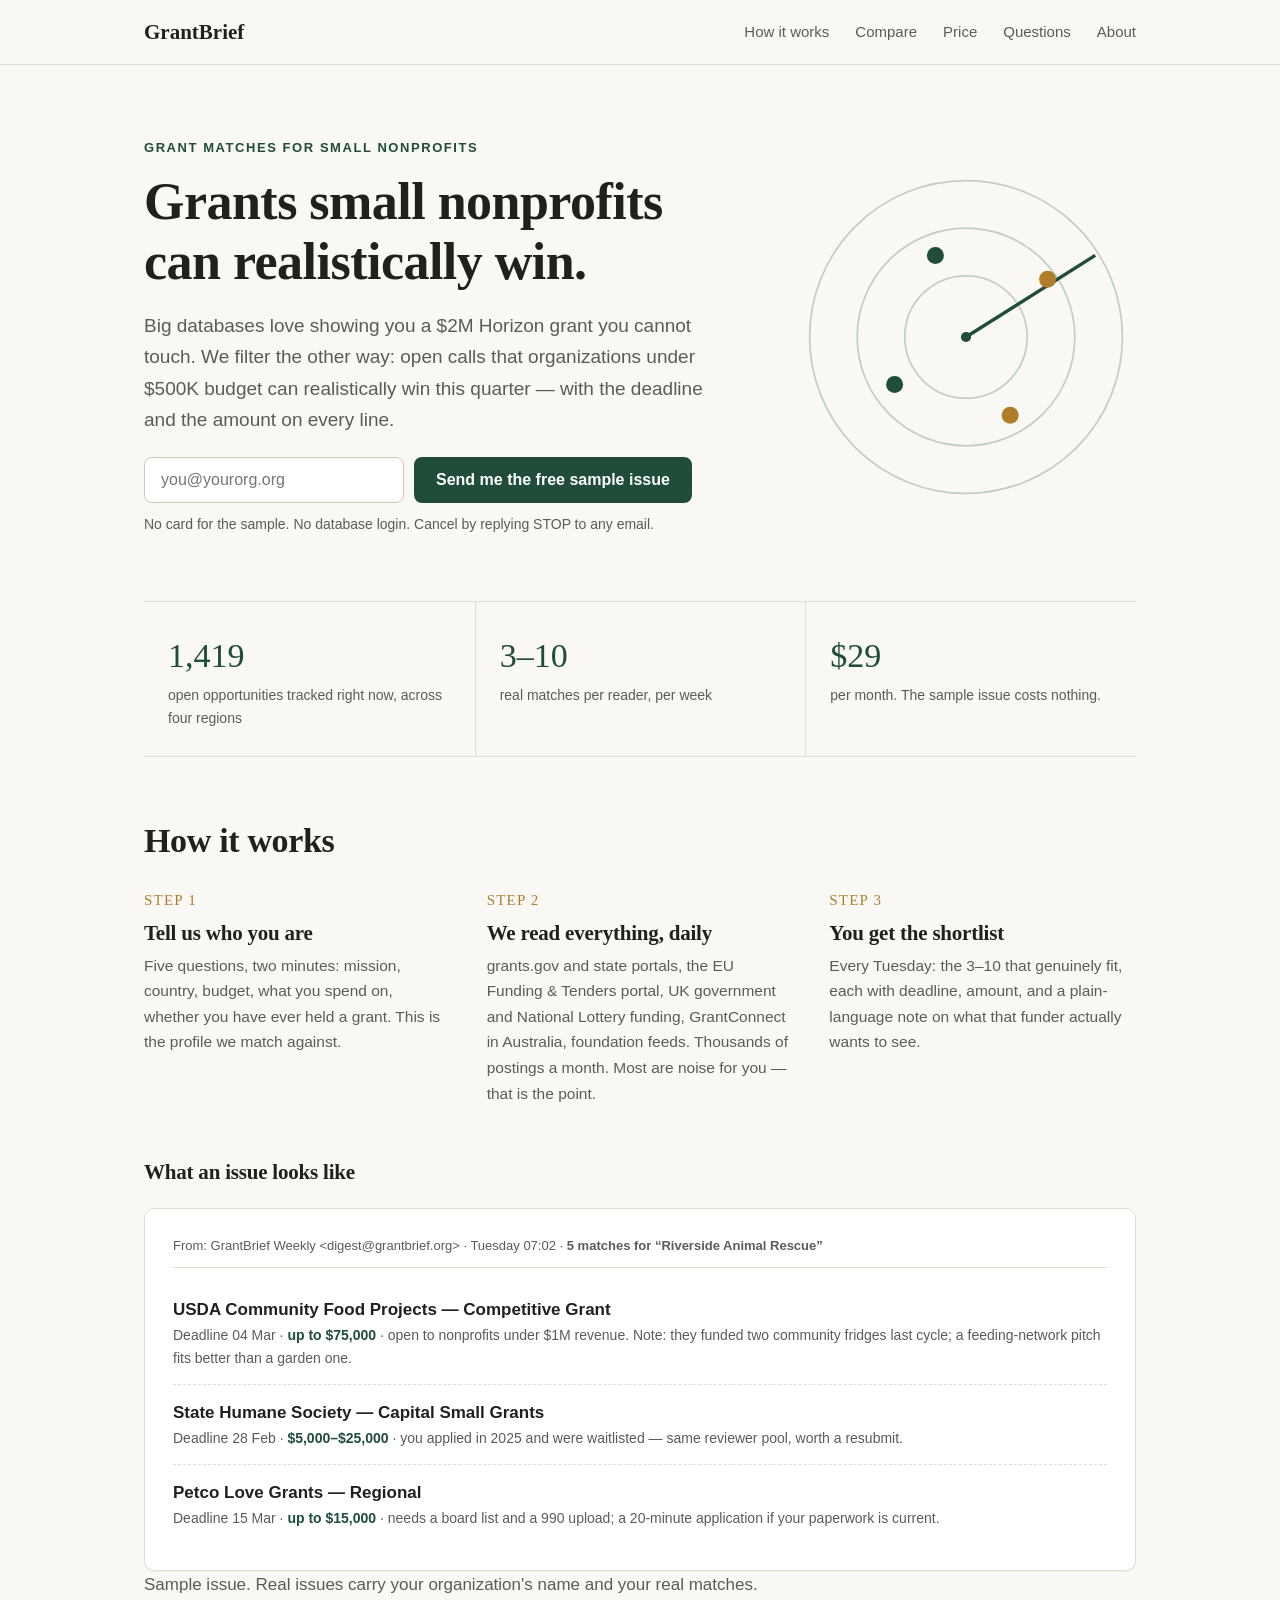
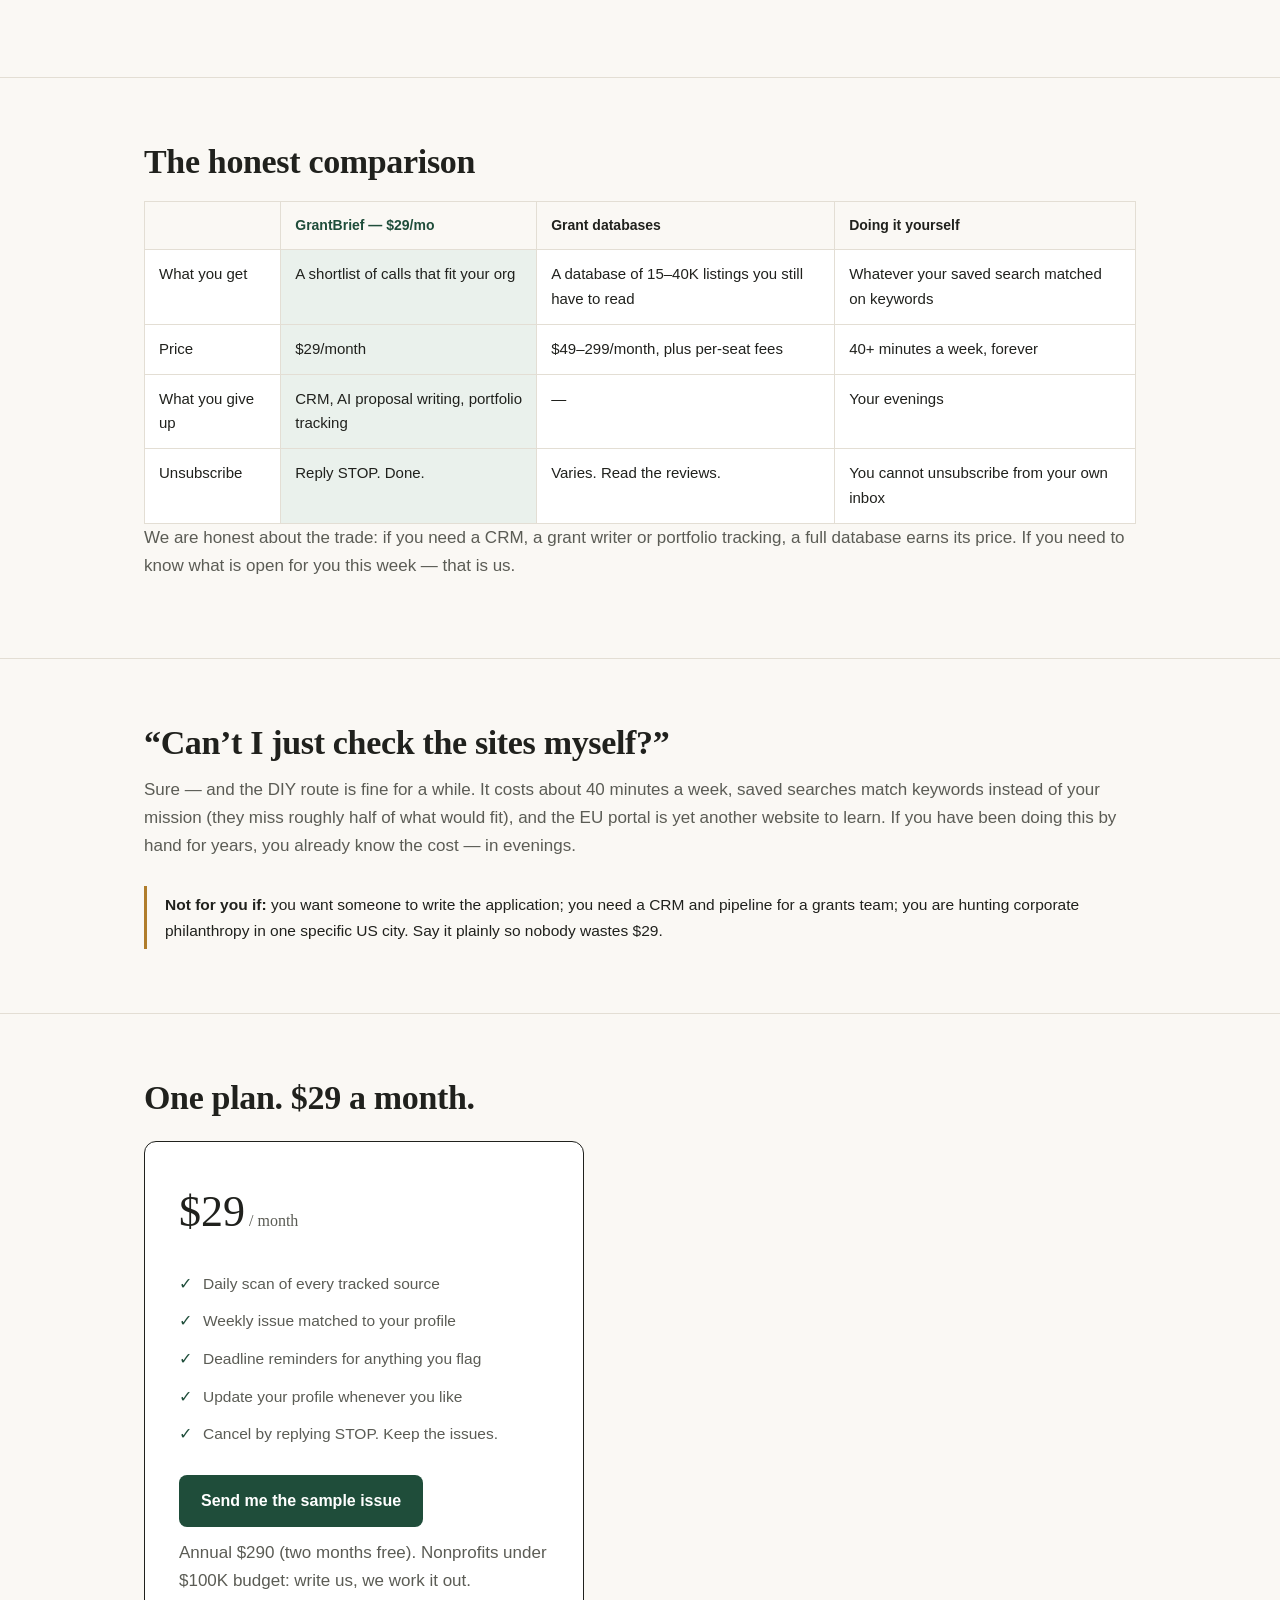
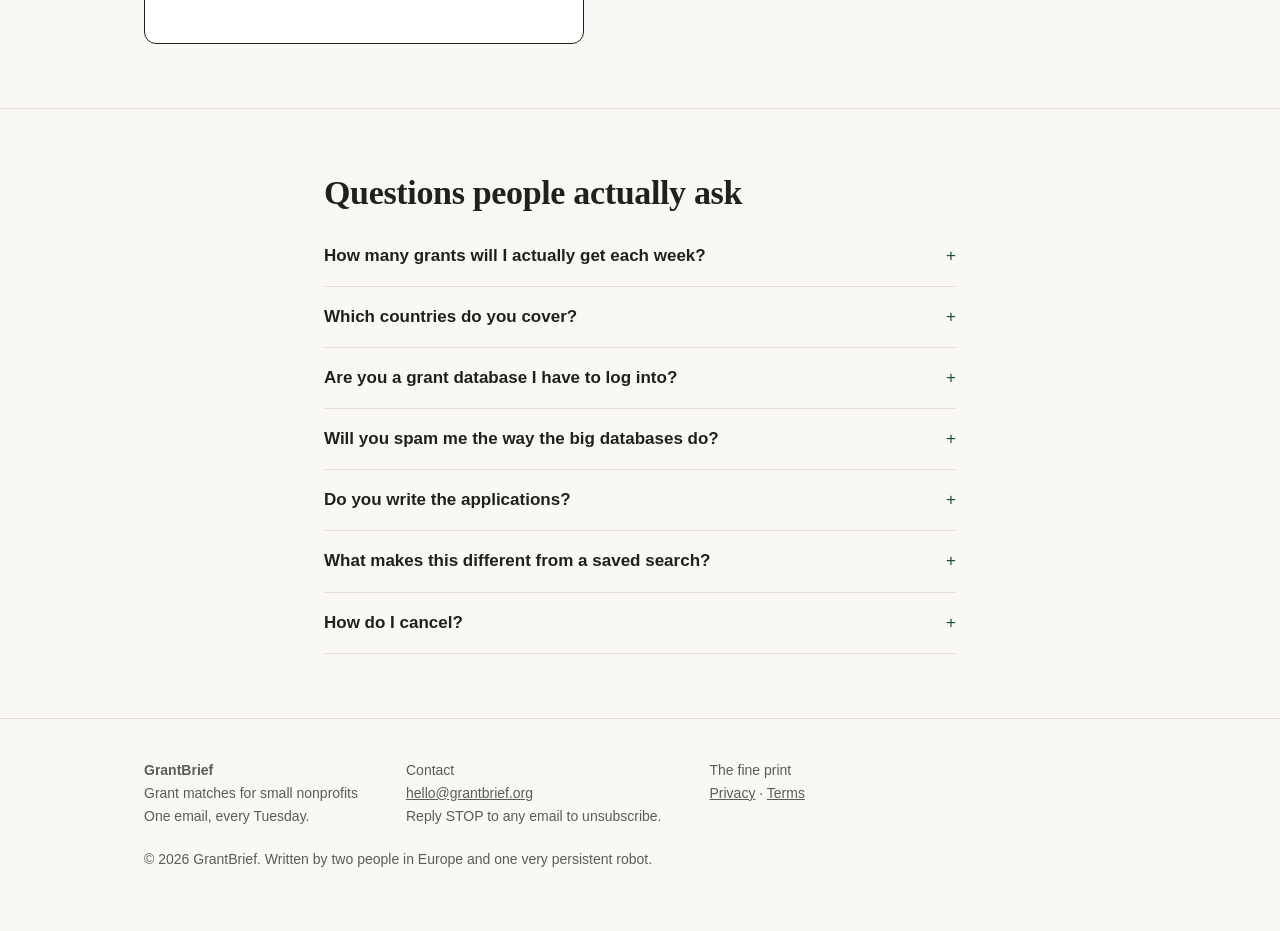
==== index.html @ 3bbed874 "update site [skip ci]" ====
<!DOCTYPE html>
<html lang="en">
<head>
<meta charset="utf-8">
<meta name="viewport" content="width=device-width, initial-scale=1">
<title>Grants for Small Nonprofits - A Weekly List You Can Actually Win</title>
<meta name="description" content="Every week we send open grants that small nonprofits realistically win, filtered for budgets under $500K. $29/month. Not a $3,000-a-year database.">
<meta property="og:title" content="Grants for Small Nonprofits - A Weekly List You Can Actually Win">
<meta property="og:description" content="Every week we send open grants that small nonprofits realistically win, filtered for budgets under $500K. $29/month. Not a $3,000-a-year database.">
<meta property="og:type" content="website">
<meta property="og:url" content="https://smallnonprofitgrants.org/">
<meta property="og:image" content="https://smallnonprofitgrants.org/og.png">
<link rel="icon" href="/favicon.svg" type="image/svg+xml">
<link rel="stylesheet" href="/style.css">

<link rel="canonical" href="https://grantbrief.org/">
<script type="application/ld+json">{"@context": "https://schema.org", "@type": "Organization", "name": "GrantBrief", "url": "https://smallnonprofitgrants.org/", "email": "hello@grantbrief.org", "description": "Weekly matched grant alerts for small nonprofits."}</script>
<script type="application/ld+json">{"@context": "https://schema.org", "@type": "Product", "name": "GrantBrief subscription", "offers": {"@type": "Offer", "price": 29, "priceCurrency": "USD", "url": "https://smallnonprofitgrants.org/#pricing"}}</script>
<script type="application/ld+json">{"@context": "https://schema.org", "@type": "FAQPage", "mainEntity": [{"@type": "Question", "name": "How many grants will I actually get each week?", "acceptedAnswer": {"@type": "Answer", "text": "Most readers get between 3 and 10. If your niche is narrow, you may get one — or zero some weeks. We would rather send you an empty email than pad it with things that do not fit."}}, {"@type": "Question", "name": "Which countries do you cover?", "acceptedAnswer": {"@type": "Answer", "text": "United States (grants.gov and state funders), the EU Funding &amp; Tenders portal (CERV, LIFE, Erasmus+, Horizon partnerships), UK government and National Lottery funding, Australia's GrantConnect, plus a growing list of private funders. Tell us your country and we filter accordingly."}}, {"@type": "Question", "name": "Are you a grant database I have to log into?", "acceptedAnswer": {"@type": "Answer", "text": "No. It is an email, every Tuesday. If you hate dashboards, you will be fine here."}}, {"@type": "Question", "name": "Will you spam me the way the big databases do?", "acceptedAnswer": {"@type": "Answer", "text": "One email a week, that is the whole product. Unsubscribe works on the first click — we are not a mailing list with four opt-out pages."}}, {"@type": "Question", "name": "Do you write the applications?", "acceptedAnswer": {"@type": "Answer", "text": "No. We find the money and explain it in plain language; the application stays with you, where it belongs. Nobody knows your organization like you do."}}, {"@type": "Question", "name": "What makes this different from a saved search?", "acceptedAnswer": {"@type": "Answer", "text": "Saved searches match keywords. We match your mission, your budget size, your legal form and your country — across sources a keyword search cannot cross."}}, {"@type": "Question", "name": "How do I cancel?", "acceptedAnswer": {"@type": "Answer", "text": "Reply STOP to any email. That is all. No call, no retention specialist."}}]}</script>
</head>
<body>
<header class="site"><div class="wrap">
<a class="logo" href="/">GrantBrief</a>
<nav><a href="/#how">How it works</a><a href="/#vs">Compare</a><a href="/#pricing">Price</a><a href="/#faq">Questions</a><a href="/about.html">About</a></nav>
</div></header>

<div class="wrap"><div class="hero">
<div>
<div class="eyebrow">Grant matches for small nonprofits</div>
<h1>Grants small nonprofits can realistically win.</h1>
<p class="lede">Big databases love showing you a $2M Horizon grant you cannot touch. We filter the other way: open calls that organizations under $500K budget can realistically win this quarter — with the deadline and the amount on every line.</p>
<form class="cta" id="signup" action="https://api.grantbrief.org/subscribe" method="post"><input type="email" name="email" placeholder="you@yourorg.org" required aria-label="Your email"><input type="hidden" name="src" value="smallnonprofitgrants.org"><button class="btn" type="submit">Send me the free sample issue</button></form>
<div class="fine">No card for the sample. No database login. Cancel by replying STOP to any email.</div>
</div>
<svg class="radar" viewBox="0 0 200 200" fill="none" xmlns="http://www.w3.org/2000/svg" role="img" aria-label="A radar picking out a few signals among many">
<circle cx="100" cy="100" r="92" stroke="#1f4d3a" stroke-opacity=".25"/>
<circle cx="100" cy="100" r="64" stroke="#1f4d3a" stroke-opacity=".25"/>
<circle cx="100" cy="100" r="36" stroke="#1f4d3a" stroke-opacity=".25"/>
<line x1="100" y1="100" x2="176" y2="52" stroke="#1f4d3a" stroke-width="2"/>
<circle cx="148" cy="66" r="5" fill="#b07d2b"/>
<circle cx="82" cy="52" r="5" fill="#1f4d3a"/>
<circle cx="58" cy="128" r="5" fill="#1f4d3a"/>
<circle cx="126" cy="146" r="5" fill="#b07d2b"/>
<circle cx="100" cy="100" r="3" fill="#1f4d3a"/>
</svg>
</div></div>
<div class="wrap"><div class="stats">
<div class="stat"><div class="num">1,419</div><div class="lbl">open opportunities tracked right now, across four regions</div></div>
<div class="stat"><div class="num">3–10</div><div class="lbl">real matches per reader, per week</div></div>
<div class="stat"><div class="num">$29</div><div class="lbl">per month. The sample issue costs nothing.</div></div>
</div></div>
<section id="how"><div class="wrap">
<h2>How it works</h2>
<div class="steps">
<div class="step"><div class="n">STEP 1</div><h3>Tell us who you are</h3>
<p>Five questions, two minutes: mission, country, budget, what you spend on, whether you have ever held a grant. This is the profile we match against.</p></div>
<div class="step"><div class="n">STEP 2</div><h3>We read everything, daily</h3>
<p>grants.gov and state portals, the EU Funding &amp; Tenders portal, UK government and National Lottery funding, GrantConnect in Australia, foundation feeds. Thousands of postings a month. Most are noise for you — that is the point.</p></div>
<div class="step"><div class="n">STEP 3</div><h3>You get the shortlist</h3>
<p>Every Tuesday: the 3–10 that genuinely fit, each with deadline, amount, and a plain-language note on what that funder actually wants to see.</p></div>
</div>
<h3 style="margin-top:40px">What an issue looks like</h3>
<div class="digest">
<div class="from">From: GrantBrief Weekly &lt;digest@grantbrief.org&gt; · Tuesday 07:02 · <b>5 matches for “Riverside Animal Rescue”</b></div>
<div class="grant"><div class="t">USDA Community Food Projects — Competitive Grant</div>
<div class="m">Deadline 04 Mar · <span class="amt">up to $75,000</span> · open to nonprofits under $1M revenue. Note: they funded two community fridges last cycle; a feeding-network pitch fits better than a garden one.</div></div>
<div class="grant"><div class="t">State Humane Society — Capital Small Grants</div>
<div class="m">Deadline 28 Feb · <span class="amt">$5,000–$25,000</span> · you applied in 2025 and were waitlisted — same reviewer pool, worth a resubmit.</div></div>
<div class="grant"><div class="t">Petco Love Grants — Regional</div>
<div class="m">Deadline 15 Mar · <span class="amt">up to $15,000</span> · needs a board list and a 990 upload; a 20-minute application if your paperwork is current.</div></div>
</div>
<p class="fine">Sample issue. Real issues carry your organization's name and your real matches.</p>
</div></section>
<section id="vs"><div class="wrap">
<h2>The honest comparison</h2>
<table class="cmp">
<tr><th></th><th class="us-col">GrantBrief — $29/mo</th><th>Grant databases</th><th>Doing it yourself</th></tr>
<tr><td>What you get</td><td class="us-col">A shortlist of calls that fit your org</td><td>A database of 15–40K listings you still have to read</td><td>Whatever your saved search matched on keywords</td></tr>
<tr><td>Price</td><td class="us-col">$29/month</td><td>$49–299/month, plus per-seat fees</td><td>40+ minutes a week, forever</td></tr>
<tr><td>What you give up</td><td class="us-col">CRM, AI proposal writing, portfolio tracking</td><td>—</td><td>Your evenings</td></tr>
<tr><td>Unsubscribe</td><td class="us-col">Reply STOP. Done.</td><td>Varies. Read the reviews.</td><td>You cannot unsubscribe from your own inbox</td></tr>
</table>
<p class="fine">We are honest about the trade: if you need a CRM, a grant writer or portfolio tracking, a full database earns its price. If you need to know what is open for you this week — that is us.</p>
</div></section>
<section><div class="wrap">
<h2>“Can’t I just check the sites myself?”</h2>
<p>Sure — and the DIY route is fine for a while. It costs about 40 minutes a week, saved searches match keywords instead of your mission (they miss roughly half of what would fit), and the EU portal is yet another website to learn. If you have been doing this by hand for years, you already know the cost — in evenings.</p>
<div class="notfor">
<p><b>Not for you if:</b> you want someone to write the application; you need a CRM and pipeline for a grants team; you are hunting corporate philanthropy in one specific US city. Say it plainly so nobody wastes $29.</p>
</div>
</div></section>
<section id="pricing"><div class="wrap">
<h2>One plan. $29 a month.</h2>
<div class="price-card">
<div class="p">$29<small> / month</small></div>
<ul>
<li>Daily scan of every tracked source</li>
<li>Weekly issue matched to your profile</li>
<li>Deadline reminders for anything you flag</li>
<li>Update your profile whenever you like</li>
<li>Cancel by replying STOP. Keep the issues.</li>
</ul>
<a class="btn" href="mailto:hello@grantbrief.org?subject=Send%20me%20the%20sample%20issue">Send me the sample issue</a>
<p class="fine" style="margin-top:12px">Annual $290 (two months free). Nonprofits under $100K budget: write us, we work it out.</p>
</div>
</div></section>
<section id="faq"><div class="wrap narrow faq">
<h2>Questions people actually ask</h2>
<details><summary>How many grants will I actually get each week?</summary><div class="a"><p>Most readers get between 3 and 10. If your niche is narrow, you may get one — or zero some weeks. We would rather send you an empty email than pad it with things that do not fit.</p></div></details>
<details><summary>Which countries do you cover?</summary><div class="a"><p>United States (grants.gov and state funders), the EU Funding &amp; Tenders portal (CERV, LIFE, Erasmus+, Horizon partnerships), UK government and National Lottery funding, Australia's GrantConnect, plus a growing list of private funders. Tell us your country and we filter accordingly.</p></div></details>
<details><summary>Are you a grant database I have to log into?</summary><div class="a"><p>No. It is an email, every Tuesday. If you hate dashboards, you will be fine here.</p></div></details>
<details><summary>Will you spam me the way the big databases do?</summary><div class="a"><p>One email a week, that is the whole product. Unsubscribe works on the first click — we are not a mailing list with four opt-out pages.</p></div></details>
<details><summary>Do you write the applications?</summary><div class="a"><p>No. We find the money and explain it in plain language; the application stays with you, where it belongs. Nobody knows your organization like you do.</p></div></details>
<details><summary>What makes this different from a saved search?</summary><div class="a"><p>Saved searches match keywords. We match your mission, your budget size, your legal form and your country — across sources a keyword search cannot cross.</p></div></details>
<details><summary>How do I cancel?</summary><div class="a"><p>Reply STOP to any email. That is all. No call, no retention specialist.</p></div></details>
</div></section>

<footer><div class="wrap">
<div class="cols">
<div><b>GrantBrief</b><br>Grant matches for small nonprofits<br>One email, every Tuesday.</div>
<div>Contact<br><a href="mailto:hello@grantbrief.org">hello@grantbrief.org</a><br>Reply STOP to any email to unsubscribe.</div>
<div>The fine print<br><a href="/privacy.html">Privacy</a> · <a href="/terms.html">Terms</a></div>
</div>
<div>© 2026 GrantBrief. Written by two people in Europe and one very persistent robot.</div>
</div></footer>
<script src="/signup.js"></script>
</body></html>
---- style.css ----
/* GrantRadar — quiet, editorial. Paper + ink + one green. */
:root{
  --paper:#faf8f4; --ink:#20211d; --ink-soft:#5b5c55; --line:#e3ded4;
  --green:#1f4d3a; --green-soft:#eaf1ec; --gold:#b07d2b;
  --serif:"Iowan Old Style","Palatino Linotype",Palatino,Georgia,serif;
  --sans:-apple-system,"Segoe UI",Roboto,"Helvetica Neue",Arial,sans-serif;
}
*{box-sizing:border-box;margin:0;padding:0}
html{scroll-behavior:smooth}
body{background:var(--paper);color:var(--ink);font-family:var(--sans);
  font-size:17px;line-height:1.65;-webkit-font-smoothing:antialiased}
.wrap{max-width:1040px;margin:0 auto;padding:0 24px}
.narrow{max-width:680px}
a{color:var(--green)}
h1,h2,h3{font-family:var(--serif);font-weight:600;letter-spacing:-.01em;line-height:1.15}
h1{font-size:clamp(34px,5vw,52px);margin:14px 0 18px}
h2{font-size:clamp(26px,3.4vw,34px);margin-bottom:14px}
h3{font-size:21px;margin-bottom:8px}
p{margin-bottom:14px;color:var(--ink-soft)}
.eyebrow{font-size:13px;letter-spacing:.12em;text-transform:uppercase;color:var(--green);font-weight:600}

header.site{border-bottom:1px solid var(--line);background:var(--paper);position:sticky;top:0;z-index:5}
header.site .wrap{display:flex;align-items:center;justify-content:space-between;height:64px}
.logo{font-family:var(--serif);font-size:21px;font-weight:700;color:var(--ink);text-decoration:none}
.logo b{color:var(--green)}
nav a{color:var(--ink-soft);text-decoration:none;margin-left:26px;font-size:15px}
nav a:hover{color:var(--ink)}

.hero{padding:72px 0 56px;display:grid;grid-template-columns:1.25fr .75fr;gap:48px;align-items:center}
.hero p.lede{font-size:19px;max-width:560px}
.hero .fine{font-size:14px;color:var(--ink-soft)}
.cta{display:flex;gap:10px;flex-wrap:wrap;margin:22px 0 10px}
input[type=email]{padding:13px 16px;border:1px solid #cfc9bc;border-radius:8px;font-size:16px;min-width:260px;background:#fff}
.btn{display:inline-block;background:var(--green);color:#fff;text-decoration:none;
  padding:13px 22px;border-radius:8px;font-size:16px;font-weight:600;border:0;cursor:pointer}
.btn:hover{background:#183c2d}
.btn.ghost{background:transparent;color:var(--green);border:1px solid var(--green)}

.radar{width:100%;max-width:340px;margin-left:auto;display:block}

.stats{border-top:1px solid var(--line);border-bottom:1px solid var(--line);
  display:grid;grid-template-columns:repeat(3,1fr);gap:0;padding:0;margin:8px 0 0}
.stat{padding:26px 24px;border-left:1px solid var(--line)}
.stat:first-child{border-left:0}
.stat .num{font-family:var(--serif);font-size:34px;color:var(--green)}
.stat .lbl{font-size:14px;color:var(--ink-soft)}

section{padding:64px 0;border-bottom:1px solid var(--line)}
.steps{display:grid;grid-template-columns:repeat(3,1fr);gap:36px;margin-top:28px}
.step .n{font-family:var(--serif);font-size:15px;color:var(--gold);letter-spacing:.08em;margin-bottom:8px}
.step p{font-size:15.5px}

.digest{background:#fff;border:1px solid var(--line);border-radius:10px;padding:26px 28px;
  box-shadow:0 1px 0 rgba(0,0,0,.03);margin-top:24px}
.digest .from{font-size:13px;color:var(--ink-soft);border-bottom:1px solid var(--line);padding-bottom:10px;margin-bottom:14px}
.grant{padding:14px 0;border-bottom:1px dashed var(--line)}
.grant:last-child{border-bottom:0}
.grant .t{font-weight:600;color:var(--ink)}
.grant .m{font-size:14px;color:var(--ink-soft)}
.grant .amt{color:var(--green);font-weight:600}

.versus{display:grid;grid-template-columns:1fr 1fr;gap:36px;margin-top:24px}
.versus .col{border:1px solid var(--line);border-radius:10px;padding:24px;background:#fff}
.versus h3{font-size:17px}
.versus ul{list-style:none}
.versus li{padding:7px 0 7px 24px;position:relative;font-size:15.5px;color:var(--ink-soft)}
.versus li::before{content:"—";position:absolute;left:0;color:var(--ink-soft)}
.versus .us li::before{content:"✓";color:var(--green)}

.price-card{border:1px solid var(--ink);border-radius:12px;padding:34px;max-width:440px;background:#fff;margin-top:24px}
table.cmp{width:100%;border-collapse:collapse;margin-top:20px;background:#fff;font-size:15px}
table.cmp th,table.cmp td{border:1px solid var(--line);padding:12px 14px;text-align:left;vertical-align:top}
table.cmp th{font-family:var(--sans);font-size:14px;background:var(--paper)}
table.cmp th.us-col{color:var(--green)}
table.cmp td.us-col{background:var(--green-soft)}
.notfor{margin-top:26px;border-left:3px solid var(--gold);padding:6px 0 6px 18px}
.notfor p{color:var(--ink);font-size:15.5px;margin:0}
.price-card .p{font-family:var(--serif);font-size:44px}
.price-card .p small{font-size:16px;color:var(--ink-soft)}
.price-card ul{list-style:none;margin:16px 0 22px}
.price-card li{padding:6px 0 6px 24px;position:relative;font-size:15.5px;color:var(--ink-soft)}
.price-card li::before{content:"✓";position:absolute;left:0;color:var(--green)}

.faq details{border-bottom:1px solid var(--line);padding:16px 0}
.faq summary{cursor:pointer;font-weight:600;font-size:17px;list-style:none;display:flex;justify-content:space-between}
.faq summary::after{content:"+";color:var(--green);font-weight:400}
.faq details[open] summary::after{content:"–"}
.faq .a{padding-top:10px;max-width:640px}

footer{padding:40px 0 60px;color:var(--ink-soft);font-size:14px}
footer a{color:var(--ink-soft)}
footer .cols{display:flex;gap:48px;flex-wrap:wrap;margin-bottom:20px}

@media(max-width:860px){
  .hero{grid-template-columns:1fr;padding-top:44px}
  .radar{margin:0;max-width:260px}
  .steps,.versus{grid-template-columns:1fr}
  .stats{grid-template-columns:1fr}
  .stat{border-left:0;border-top:1px solid var(--line)}
  nav a{margin-left:14px}
}
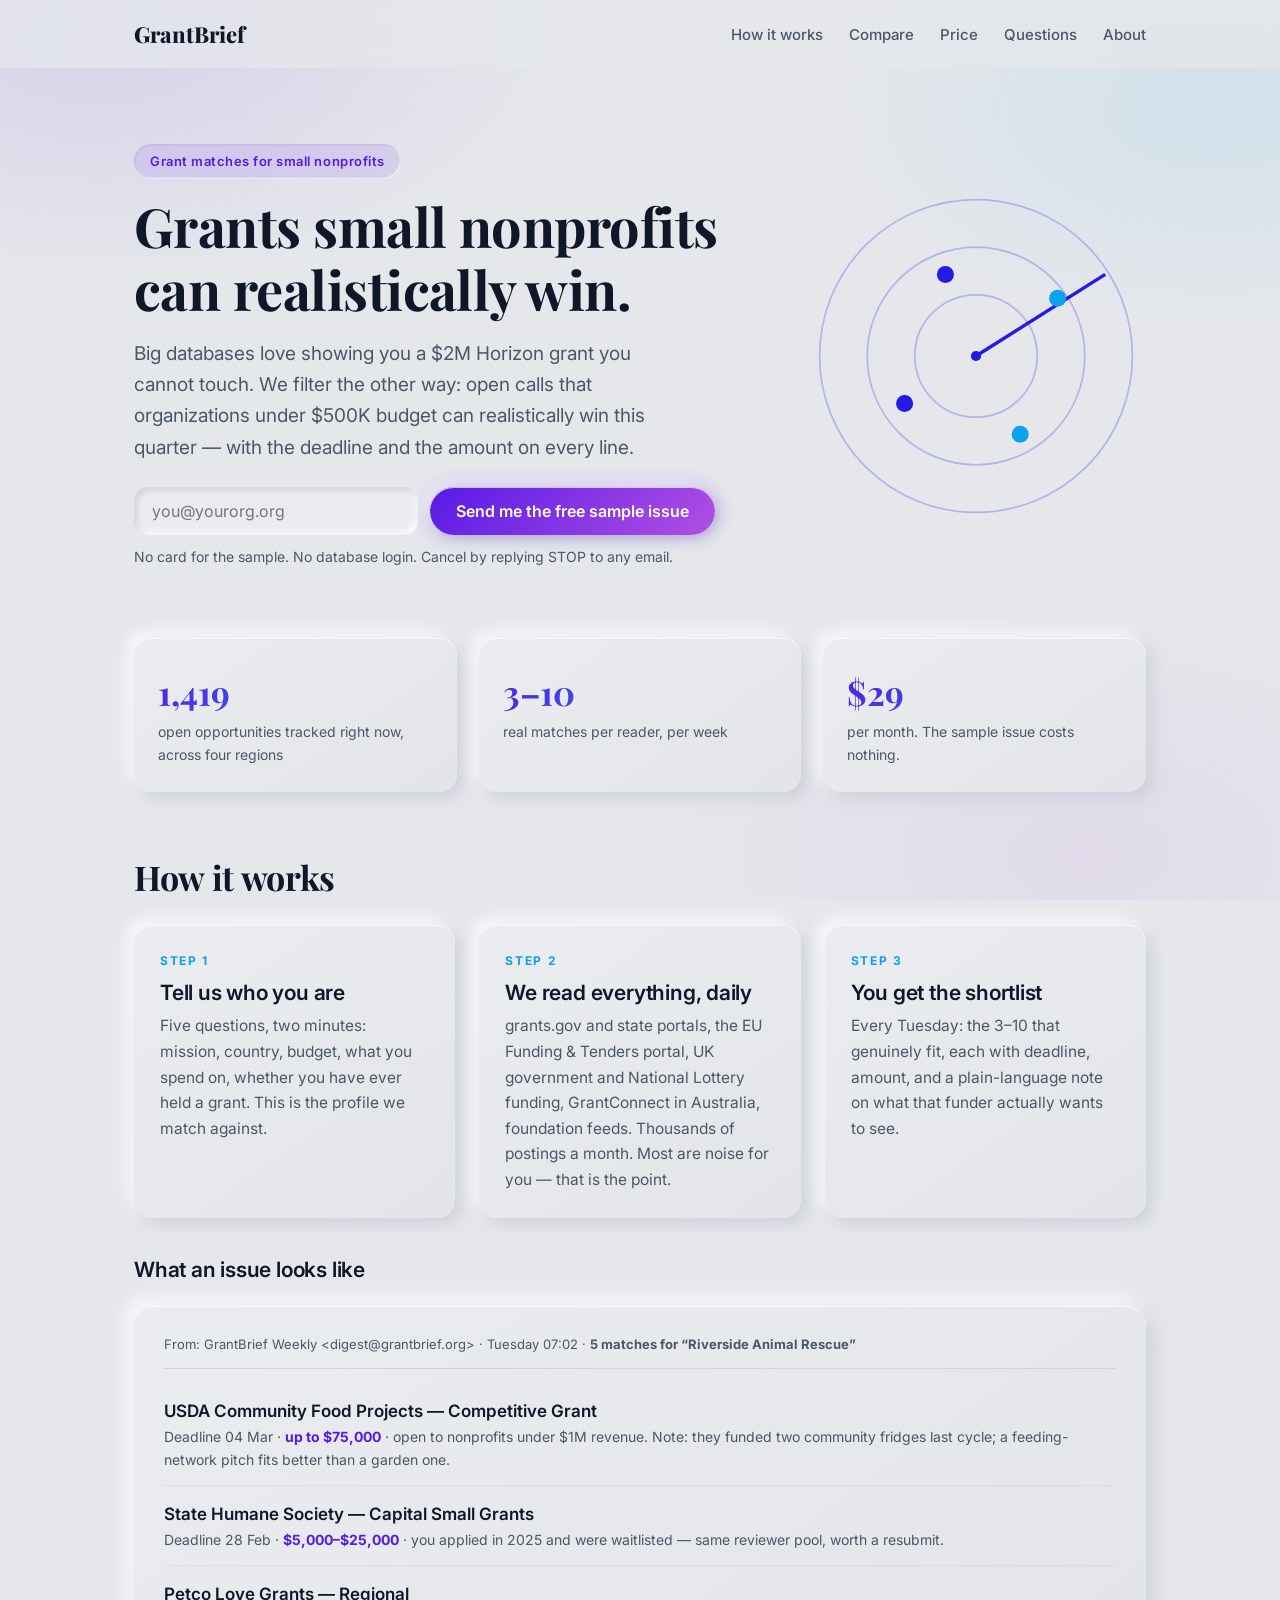
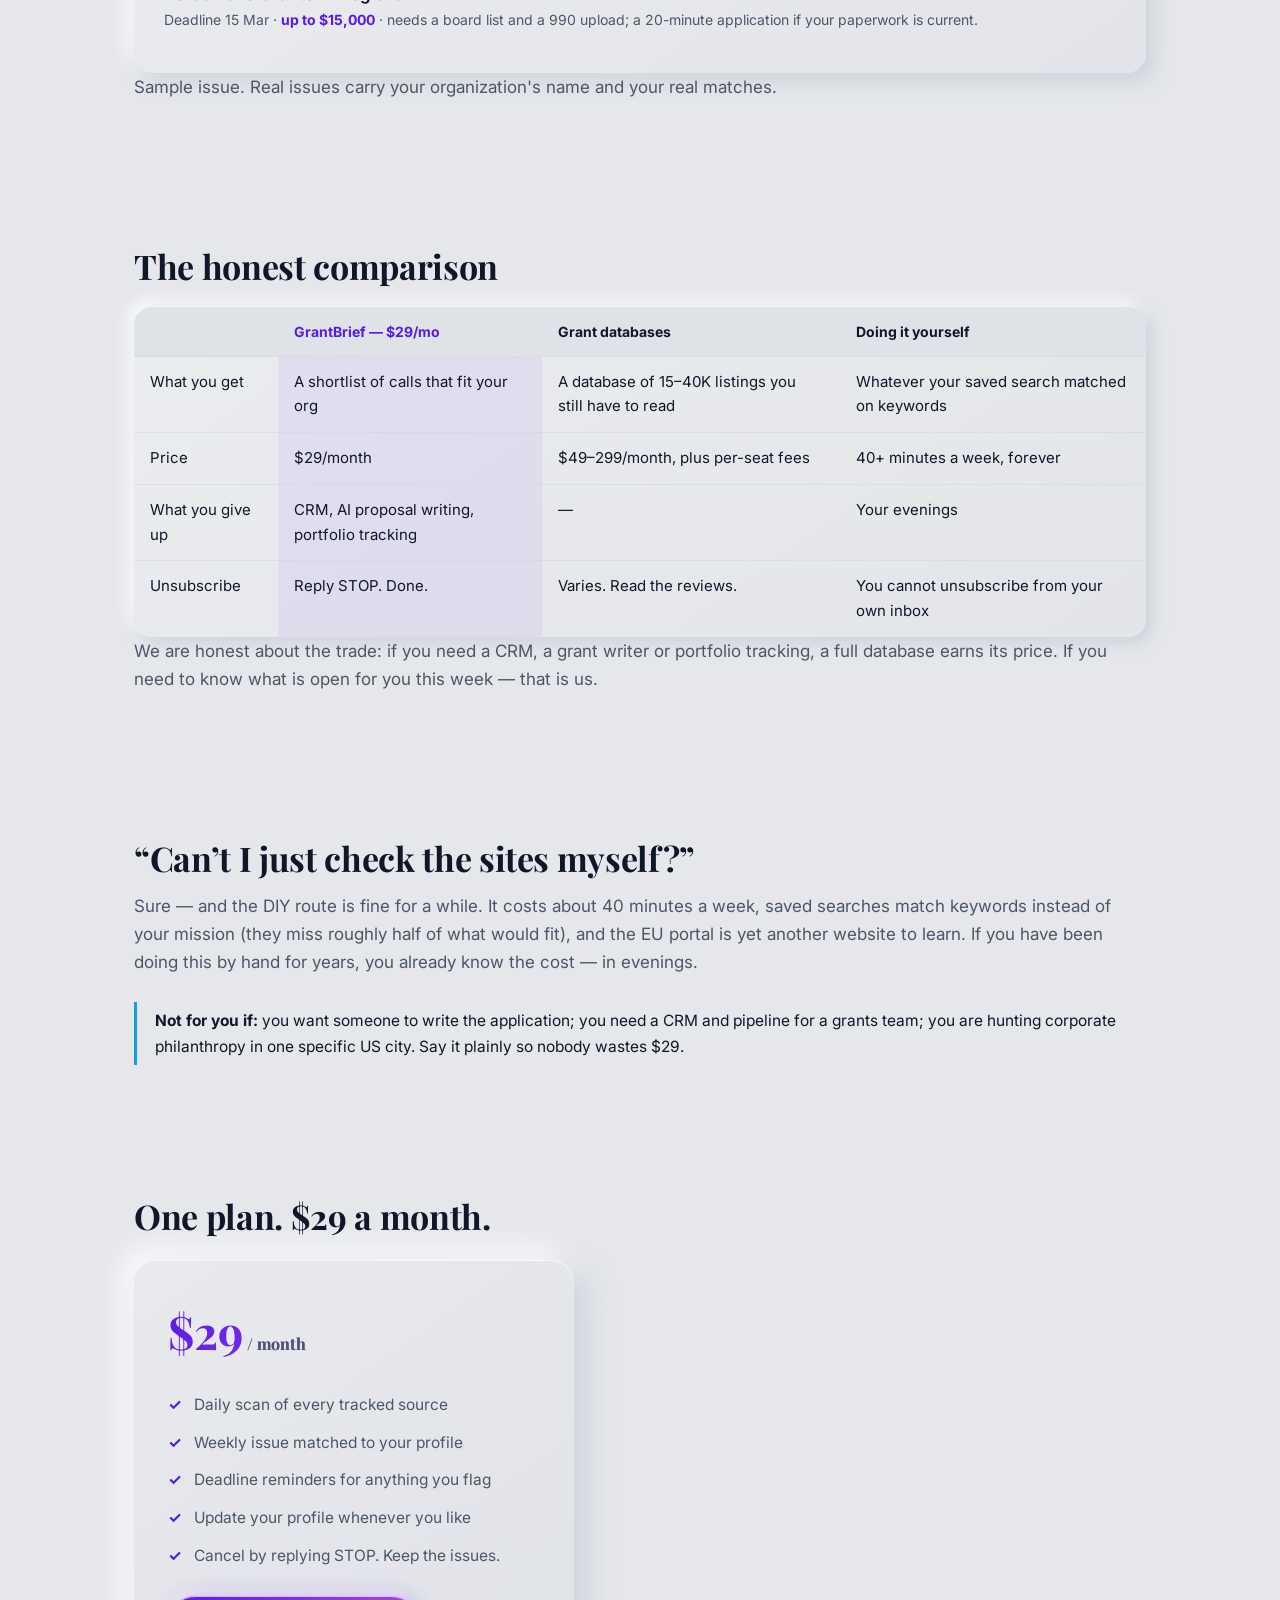
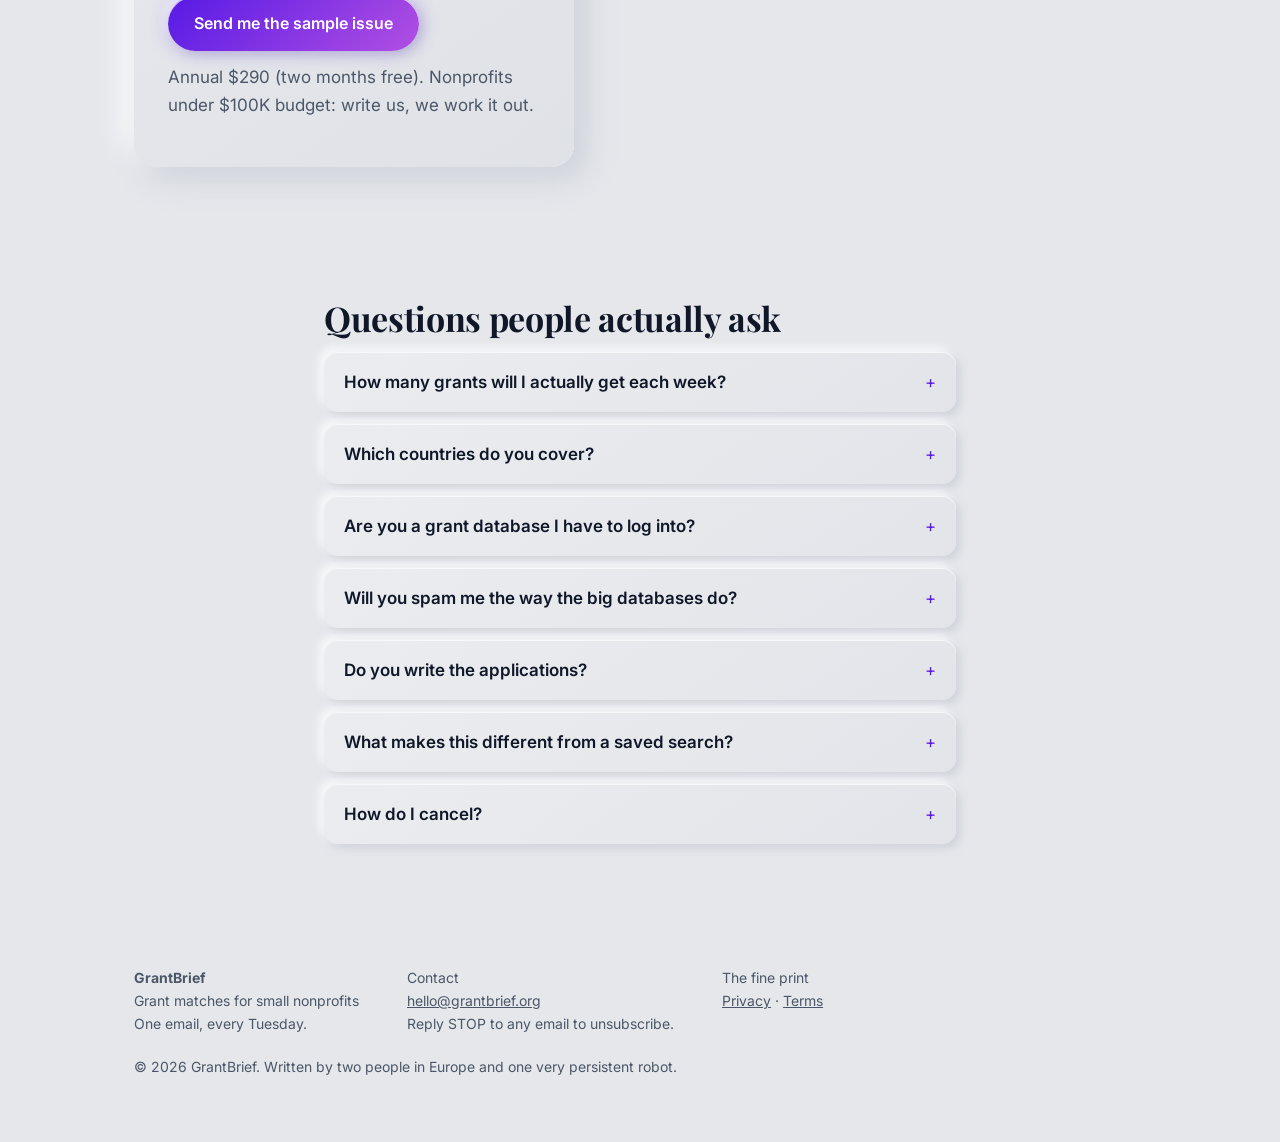
==== commit d2ac9e96: "update site [skip ci]" ====
--- a/index.html
+++ b/index.html
@@ -11,6 +11,9 @@
 <meta property="og:url" content="https://smallnonprofitgrants.org/">
 <meta property="og:image" content="https://smallnonprofitgrants.org/og.png">
 <link rel="icon" href="/favicon.svg" type="image/svg+xml">
+<link rel="preconnect" href="https://fonts.googleapis.com">
+<link rel="preconnect" href="https://fonts.gstatic.com" crossorigin>
+<link href="https://fonts.googleapis.com/css2?family=Inter:wght@400;500;600;700&family=Playfair+Display:wght@600;700;800&display=swap" rel="stylesheet">
 <link rel="stylesheet" href="/style.css">
 
 <link rel="canonical" href="https://grantbrief.org/">
@@ -33,15 +36,15 @@
 <div class="fine">No card for the sample. No database login. Cancel by replying STOP to any email.</div>
 </div>
 <svg class="radar" viewBox="0 0 200 200" fill="none" xmlns="http://www.w3.org/2000/svg" role="img" aria-label="A radar picking out a few signals among many">
-<circle cx="100" cy="100" r="92" stroke="#1f4d3a" stroke-opacity=".25"/>
-<circle cx="100" cy="100" r="64" stroke="#1f4d3a" stroke-opacity=".25"/>
-<circle cx="100" cy="100" r="36" stroke="#1f4d3a" stroke-opacity=".25"/>
-<line x1="100" y1="100" x2="176" y2="52" stroke="#1f4d3a" stroke-width="2"/>
-<circle cx="148" cy="66" r="5" fill="#b07d2b"/>
-<circle cx="82" cy="52" r="5" fill="#1f4d3a"/>
-<circle cx="58" cy="128" r="5" fill="#1f4d3a"/>
-<circle cx="126" cy="146" r="5" fill="#b07d2b"/>
-<circle cx="100" cy="100" r="3" fill="#1f4d3a"/>
+<circle cx="100" cy="100" r="92" stroke="#241ae6" stroke-opacity=".25"/>
+<circle cx="100" cy="100" r="64" stroke="#241ae6" stroke-opacity=".25"/>
+<circle cx="100" cy="100" r="36" stroke="#241ae6" stroke-opacity=".25"/>
+<line x1="100" y1="100" x2="176" y2="52" stroke="#241ae6" stroke-width="2"/>
+<circle cx="148" cy="66" r="5" fill="#0da2ee"/>
+<circle cx="82" cy="52" r="5" fill="#241ae6"/>
+<circle cx="58" cy="128" r="5" fill="#241ae6"/>
+<circle cx="126" cy="146" r="5" fill="#0da2ee"/>
+<circle cx="100" cy="100" r="3" fill="#241ae6"/>
 </svg>
 </div></div>
 <div class="wrap"><div class="stats">
--- a/style.css
+++ b/style.css
@@ -1,101 +1,127 @@
-/* GrantRadar — quiet, editorial. Paper + ink + one green. */
+/* GrantBrief — ServiceHub design language: soft neumorphism,
+   Playfair Display + Inter, violet-cyan brand gradient. */
 :root{
-  --paper:#faf8f4; --ink:#20211d; --ink-soft:#5b5c55; --line:#e3ded4;
-  --green:#1f4d3a; --green-soft:#eaf1ec; --gold:#b07d2b;
-  --serif:"Iowan Old Style","Palatino Linotype",Palatino,Georgia,serif;
-  --sans:-apple-system,"Segoe UI",Roboto,"Helvetica Neue",Arial,sans-serif;
+  --bg: hsl(220 13% 91%);
+  --surface: linear-gradient(145deg, hsl(220 14% 93%), hsl(220 13% 90%));
+  --surface-2: linear-gradient(145deg, hsl(220 14% 92%), hsl(220 13% 89%));
+  --ink: hsl(222 47% 11%);
+  --ink-soft: hsl(215 16% 35%);
+  --brand-1: 258 80% 50%;
+  --brand-2: 199 89% 48%;
+  --brand-3: 280 72% 60%;
+  --neo-dark: hsl(220 14% 80% / .75);
+  --neo-light: hsl(0 0% 100% / .9);
+  --neo-edge: inset 0 1px 0 hsl(0 0% 100% / .7);
+  --neo-4: 4px 4px 10px var(--neo-dark), -4px -4px 10px var(--neo-light), var(--neo-edge);
+  --neo-6: 6px 6px 15px var(--neo-dark), -6px -6px 15px var(--neo-light), var(--neo-edge);
+  --neo-8: 8px 8px 20px var(--neo-dark), -8px -8px 20px var(--neo-light), var(--neo-edge);
+  --neo-12: 12px 12px 30px var(--neo-dark), -12px -12px 30px var(--neo-light), var(--neo-edge);
+  --inset-3: inset 3px 3px 6px var(--neo-dark), inset -3px -3px 6px var(--neo-light);
+  --serif:"Playfair Display",Georgia,serif;
+  --sans:Inter,-apple-system,BlinkMacSystemFont,"Segoe UI",system-ui,sans-serif;
+  --ease: all .25s cubic-bezier(.4,0,.2,1);
 }
 *{box-sizing:border-box;margin:0;padding:0}
 html{scroll-behavior:smooth}
-body{background:var(--paper);color:var(--ink);font-family:var(--sans);
-  font-size:17px;line-height:1.65;-webkit-font-smoothing:antialiased}
-.wrap{max-width:1040px;margin:0 auto;padding:0 24px}
+body{
+  color:var(--ink);font-family:var(--sans);font-size:17px;line-height:1.65;
+  -webkit-font-smoothing:antialiased;
+  background:
+    radial-gradient(60% 45% at 8% 4%, hsl(var(--brand-1) / .10), transparent 60%),
+    radial-gradient(50% 40% at 95% 12%, hsl(var(--brand-2) / .09), transparent 60%),
+    radial-gradient(55% 45% at 85% 95%, hsl(var(--brand-3) / .08), transparent 60%),
+    var(--bg);
+  background-attachment:fixed;
+}
+.wrap{max-width:1060px;margin:0 auto;padding:0 24px}
 .narrow{max-width:680px}
-a{color:var(--green)}
-h1,h2,h3{font-family:var(--serif);font-weight:600;letter-spacing:-.01em;line-height:1.15}
-h1{font-size:clamp(34px,5vw,52px);margin:14px 0 18px}
+a{color:hsl(var(--brand-1))}
+h1,h2,h3{font-family:var(--serif);font-weight:700;letter-spacing:-.01em;line-height:1.15;color:var(--ink)}
+h1{font-size:clamp(36px,5vw,54px);margin:16px 0 18px}
 h2{font-size:clamp(26px,3.4vw,34px);margin-bottom:14px}
-h3{font-size:21px;margin-bottom:8px}
+h3{font-size:21px;margin-bottom:8px;font-family:var(--sans);font-weight:600}
 p{margin-bottom:14px;color:var(--ink-soft)}
-.eyebrow{font-size:13px;letter-spacing:.12em;text-transform:uppercase;color:var(--green);font-weight:600}
+.eyebrow{display:inline-block;font-size:13px;letter-spacing:.04em;color:hsl(var(--brand-1));
+  font-weight:600;padding:7px 16px;border-radius:9999px;background:hsl(var(--brand-1) / .10);
+  box-shadow:inset 1px 1px 2px hsl(var(--brand-1) / .12), inset -1px -1px 2px hsl(0 0% 100% / .8)}
 
-header.site{border-bottom:1px solid var(--line);background:var(--paper);position:sticky;top:0;z-index:5}
-header.site .wrap{display:flex;align-items:center;justify-content:space-between;height:64px}
-.logo{font-family:var(--serif);font-size:21px;font-weight:700;color:var(--ink);text-decoration:none}
-.logo b{color:var(--green)}
-nav a{color:var(--ink-soft);text-decoration:none;margin-left:26px;font-size:15px}
-nav a:hover{color:var(--ink)}
+header.site{position:sticky;top:0;z-index:5;background:hsl(220 13% 91% / .82);backdrop-filter:blur(10px)}
+header.site .wrap{display:flex;align-items:center;justify-content:space-between;height:68px}
+.logo{font-family:var(--serif);font-size:22px;font-weight:800;color:var(--ink);text-decoration:none}
+nav a{color:var(--ink-soft);text-decoration:none;margin-left:26px;font-size:15px;font-weight:500}
+nav a:hover{color:hsl(var(--brand-1))}
 
-.hero{padding:72px 0 56px;display:grid;grid-template-columns:1.25fr .75fr;gap:48px;align-items:center}
+.hero{padding:76px 0 60px;display:grid;grid-template-columns:1.25fr .75fr;gap:48px;align-items:center}
 .hero p.lede{font-size:19px;max-width:560px}
 .hero .fine{font-size:14px;color:var(--ink-soft)}
-.cta{display:flex;gap:10px;flex-wrap:wrap;margin:22px 0 10px}
-input[type=email]{padding:13px 16px;border:1px solid #cfc9bc;border-radius:8px;font-size:16px;min-width:260px;background:#fff}
-.btn{display:inline-block;background:var(--green);color:#fff;text-decoration:none;
-  padding:13px 22px;border-radius:8px;font-size:16px;font-weight:600;border:0;cursor:pointer}
-.btn:hover{background:#183c2d}
-.btn.ghost{background:transparent;color:var(--green);border:1px solid var(--green)}
-
+.cta{display:flex;gap:12px;flex-wrap:wrap;margin:24px 0 10px}
+input[type=email]{padding:14px 18px;border:0;border-radius:14px;font-size:16px;min-width:260px;
+  background:hsl(220 13% 93%);box-shadow:var(--inset-3);color:var(--ink);outline:none;font-family:var(--sans)}
+input[type=email]:focus{box-shadow:var(--inset-3),0 0 0 3px hsl(var(--brand-1) / .18)}
+.btn{display:inline-block;border:0;cursor:pointer;text-decoration:none;
+  background:linear-gradient(135deg,hsl(var(--brand-1)),hsl(var(--brand-3)));
+  color:#fff;padding:14px 26px;border-radius:9999px;font-size:16px;font-weight:600;font-family:var(--sans);
+  box-shadow:0 0 20px hsl(var(--brand-1) / .30), var(--neo-4);transition:var(--ease)}
+.btn:hover{transform:translateY(-2px);box-shadow:0 0 28px hsl(var(--brand-1) / .42), var(--neo-6)}
 .radar{width:100%;max-width:340px;margin-left:auto;display:block}
 
-.stats{border-top:1px solid var(--line);border-bottom:1px solid var(--line);
-  display:grid;grid-template-columns:repeat(3,1fr);gap:0;padding:0;margin:8px 0 0}
-.stat{padding:26px 24px;border-left:1px solid var(--line)}
-.stat:first-child{border-left:0}
-.stat .num{font-family:var(--serif);font-size:34px;color:var(--green)}
+.stats{display:grid;grid-template-columns:repeat(3,1fr);gap:22px;margin:10px 0 0}
+.stat{background:var(--surface);border-radius:18px;padding:26px 24px;box-shadow:var(--neo-6)}
+.stat .num{font-family:var(--serif);font-size:34px;font-weight:700;
+  background:linear-gradient(135deg,hsl(var(--brand-1)),hsl(var(--brand-2)));
+  -webkit-background-clip:text;background-clip:text;color:transparent}
 .stat .lbl{font-size:14px;color:var(--ink-soft)}
 
-section{padding:64px 0;border-bottom:1px solid var(--line)}
-.steps{display:grid;grid-template-columns:repeat(3,1fr);gap:36px;margin-top:28px}
-.step .n{font-family:var(--serif);font-size:15px;color:var(--gold);letter-spacing:.08em;margin-bottom:8px}
-.step p{font-size:15.5px}
+section{padding:66px 0}
+.steps{display:grid;grid-template-columns:repeat(3,1fr);gap:24px;margin-top:28px}
+.step{background:var(--surface);border-radius:18px;padding:26px;box-shadow:var(--neo-6)}
+.step .n{font-size:12px;font-weight:700;letter-spacing:.14em;text-transform:uppercase;color:hsl(var(--brand-2));margin-bottom:10px}
+.step p{font-size:15.5px;margin:0}
 
-.digest{background:#fff;border:1px solid var(--line);border-radius:10px;padding:26px 28px;
-  box-shadow:0 1px 0 rgba(0,0,0,.03);margin-top:24px}
-.digest .from{font-size:13px;color:var(--ink-soft);border-bottom:1px solid var(--line);padding-bottom:10px;margin-bottom:14px}
-.grant{padding:14px 0;border-bottom:1px dashed var(--line)}
+.digest{background:var(--surface);border-radius:20px;padding:28px 30px;box-shadow:var(--neo-8);margin-top:24px}
+.digest .from{font-size:13px;color:var(--ink-soft);padding-bottom:12px;margin-bottom:14px;
+  border-bottom:1px solid hsl(220 14% 84%)}
+.grant{padding:14px 0;border-bottom:1px solid hsl(220 14% 85% / .6)}
 .grant:last-child{border-bottom:0}
 .grant .t{font-weight:600;color:var(--ink)}
 .grant .m{font-size:14px;color:var(--ink-soft)}
-.grant .amt{color:var(--green);font-weight:600}
+.grant .amt{color:hsl(var(--brand-1));font-weight:700}
 
-.versus{display:grid;grid-template-columns:1fr 1fr;gap:36px;margin-top:24px}
-.versus .col{border:1px solid var(--line);border-radius:10px;padding:24px;background:#fff}
-.versus h3{font-size:17px}
-.versus ul{list-style:none}
-.versus li{padding:7px 0 7px 24px;position:relative;font-size:15.5px;color:var(--ink-soft)}
-.versus li::before{content:"—";position:absolute;left:0;color:var(--ink-soft)}
-.versus .us li::before{content:"✓";color:var(--green)}
+table.cmp{width:100%;border-collapse:separate;border-spacing:0;margin-top:20px;font-size:15px;
+  background:var(--surface);border-radius:18px;overflow:hidden;box-shadow:var(--neo-6)}
+table.cmp th,table.cmp td{padding:13px 16px;text-align:left;vertical-align:top;
+  border-bottom:1px solid hsl(220 14% 85% / .55)}
+table.cmp tr:last-child td{border-bottom:0}
+table.cmp th{font-family:var(--sans);font-size:14px;font-weight:700;background:hsl(220 14% 89%)}
+table.cmp th.us-col{color:hsl(var(--brand-1))}
+table.cmp td.us-col{background:hsl(var(--brand-1) / .06)}
+.notfor{margin-top:26px;border-left:3px solid hsl(var(--brand-2));padding:6px 0 6px 18px}
+.notfor p{color:var(--ink);font-size:15.5px;margin:0}
 
-.price-card{border:1px solid var(--ink);border-radius:12px;padding:34px;max-width:440px;background:#fff;margin-top:24px}
-table.cmp{width:100%;border-collapse:collapse;margin-top:20px;background:#fff;font-size:15px}
-table.cmp th,table.cmp td{border:1px solid var(--line);padding:12px 14px;text-align:left;vertical-align:top}
-table.cmp th{font-family:var(--sans);font-size:14px;background:var(--paper)}
-table.cmp th.us-col{color:var(--green)}
-table.cmp td.us-col{background:var(--green-soft)}
-.notfor{margin-top:26px;border-left:3px solid var(--gold);padding:6px 0 6px 18px}
-.notfor p{color:var(--ink);font-size:15.5px;margin:0}
-.price-card .p{font-family:var(--serif);font-size:44px}
-.price-card .p small{font-size:16px;color:var(--ink-soft)}
+.price-card{background:var(--surface-2);border-radius:22px;padding:34px;max-width:440px;margin-top:24px;box-shadow:var(--neo-12)}
+.price-card .p{font-family:var(--serif);font-size:46px;font-weight:700;
+  background:linear-gradient(135deg,hsl(var(--brand-1)),hsl(var(--brand-3)));
+  -webkit-background-clip:text;background-clip:text;color:transparent}
+.price-card .p small{font-size:16px;color:var(--ink-soft);-webkit-text-fill-color:var(--ink-soft)}
 .price-card ul{list-style:none;margin:16px 0 22px}
-.price-card li{padding:6px 0 6px 24px;position:relative;font-size:15.5px;color:var(--ink-soft)}
-.price-card li::before{content:"✓";position:absolute;left:0;color:var(--green)}
+.price-card li{padding:6px 0 6px 26px;position:relative;font-size:15.5px;color:var(--ink-soft)}
+.price-card li::before{content:"✓";position:absolute;left:0;color:hsl(var(--brand-1));font-weight:700}
 
-.faq details{border-bottom:1px solid var(--line);padding:16px 0}
-.faq summary{cursor:pointer;font-weight:600;font-size:17px;list-style:none;display:flex;justify-content:space-between}
-.faq summary::after{content:"+";color:var(--green);font-weight:400}
+.faq details{background:var(--surface);border-radius:14px;padding:16px 20px;margin-bottom:12px;box-shadow:var(--neo-4)}
+.faq summary{cursor:pointer;font-weight:600;font-size:17px;list-style:none;display:flex;justify-content:space-between;color:var(--ink)}
+.faq summary::after{content:"+";color:hsl(var(--brand-1));font-weight:400}
 .faq details[open] summary::after{content:"–"}
-.faq .a{padding-top:10px;max-width:640px}
+.faq .a{padding-top:10px}
+.faq .a p{margin:0}
 
-footer{padding:40px 0 60px;color:var(--ink-soft);font-size:14px}
+footer{padding:44px 0 64px;color:var(--ink-soft);font-size:14px}
 footer a{color:var(--ink-soft)}
 footer .cols{display:flex;gap:48px;flex-wrap:wrap;margin-bottom:20px}
 
 @media(max-width:860px){
-  .hero{grid-template-columns:1fr;padding-top:44px}
+  .hero{grid-template-columns:1fr;padding-top:46px}
   .radar{margin:0;max-width:260px}
-  .steps,.versus{grid-template-columns:1fr}
-  .stats{grid-template-columns:1fr}
-  .stat{border-left:0;border-top:1px solid var(--line)}
+  .steps,.stats{grid-template-columns:1fr}
   nav a{margin-left:14px}
+  table.cmp{display:block;overflow-x:auto}
 }
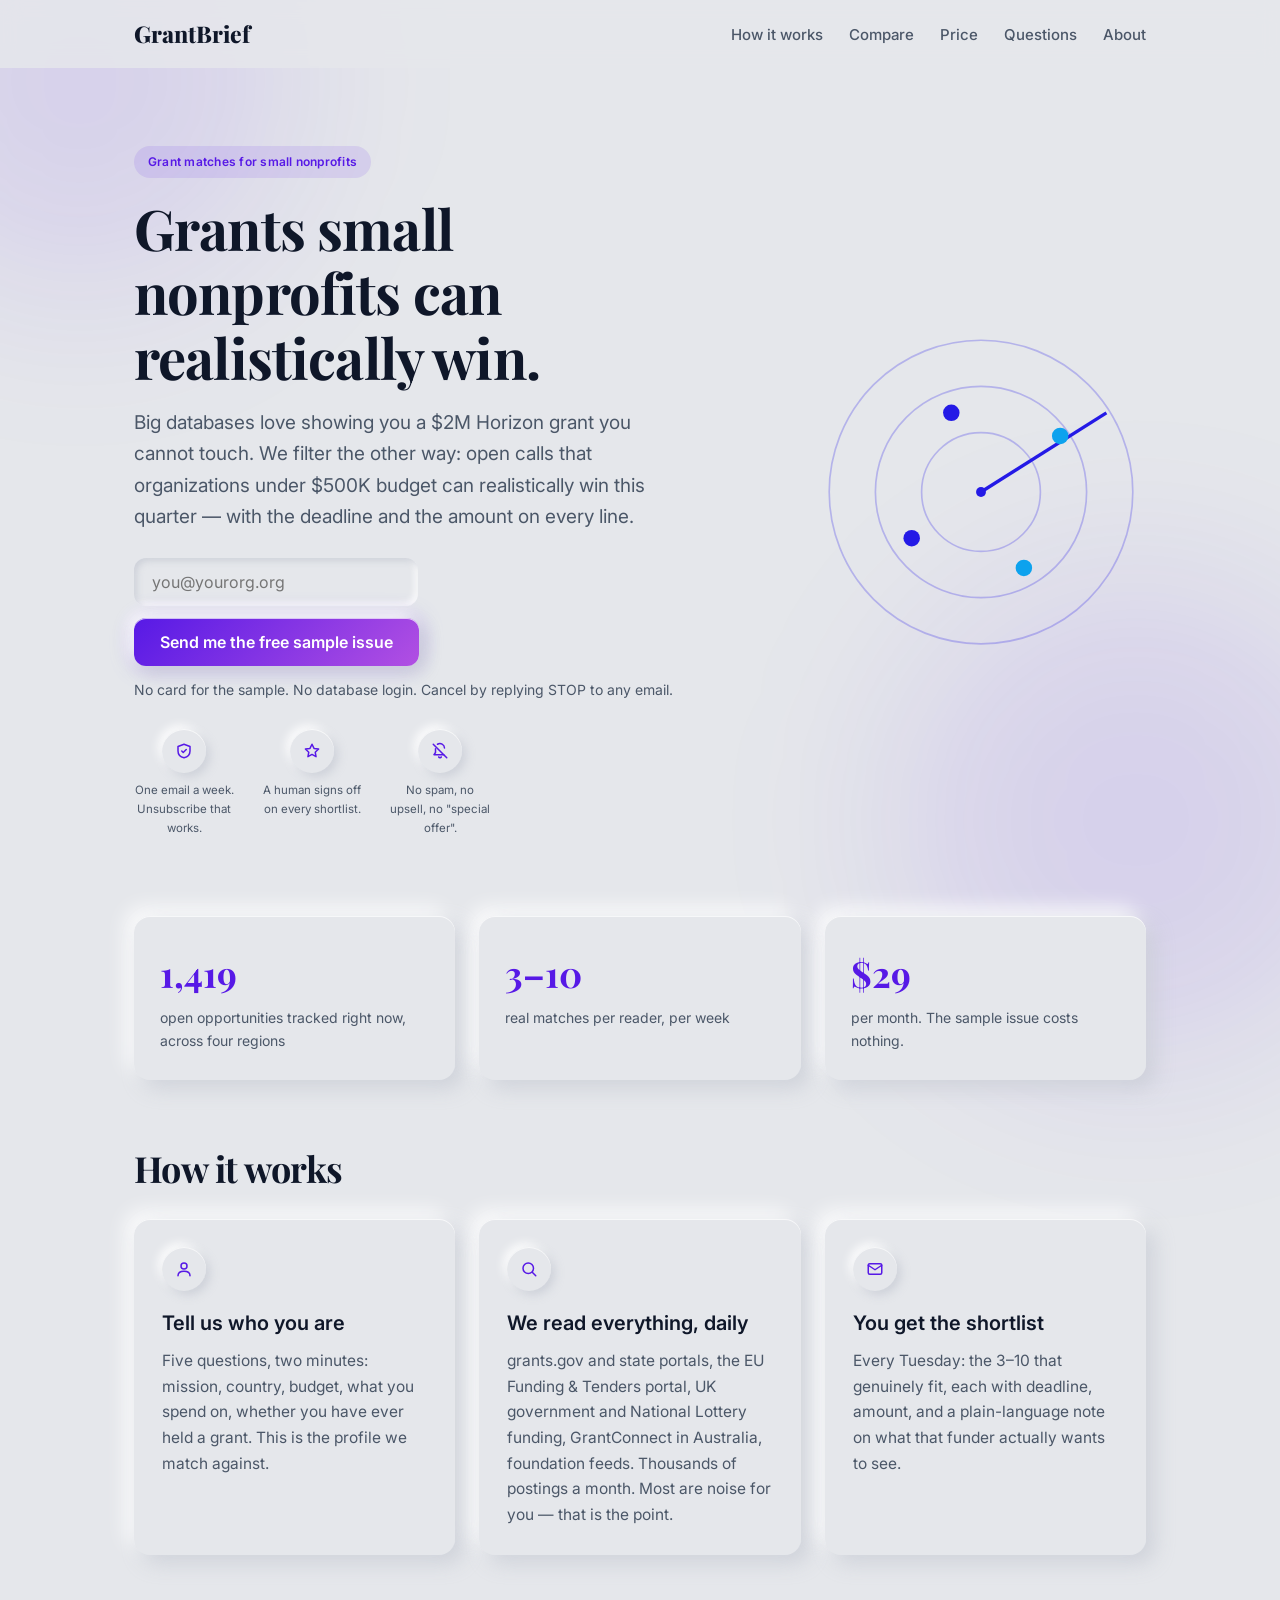
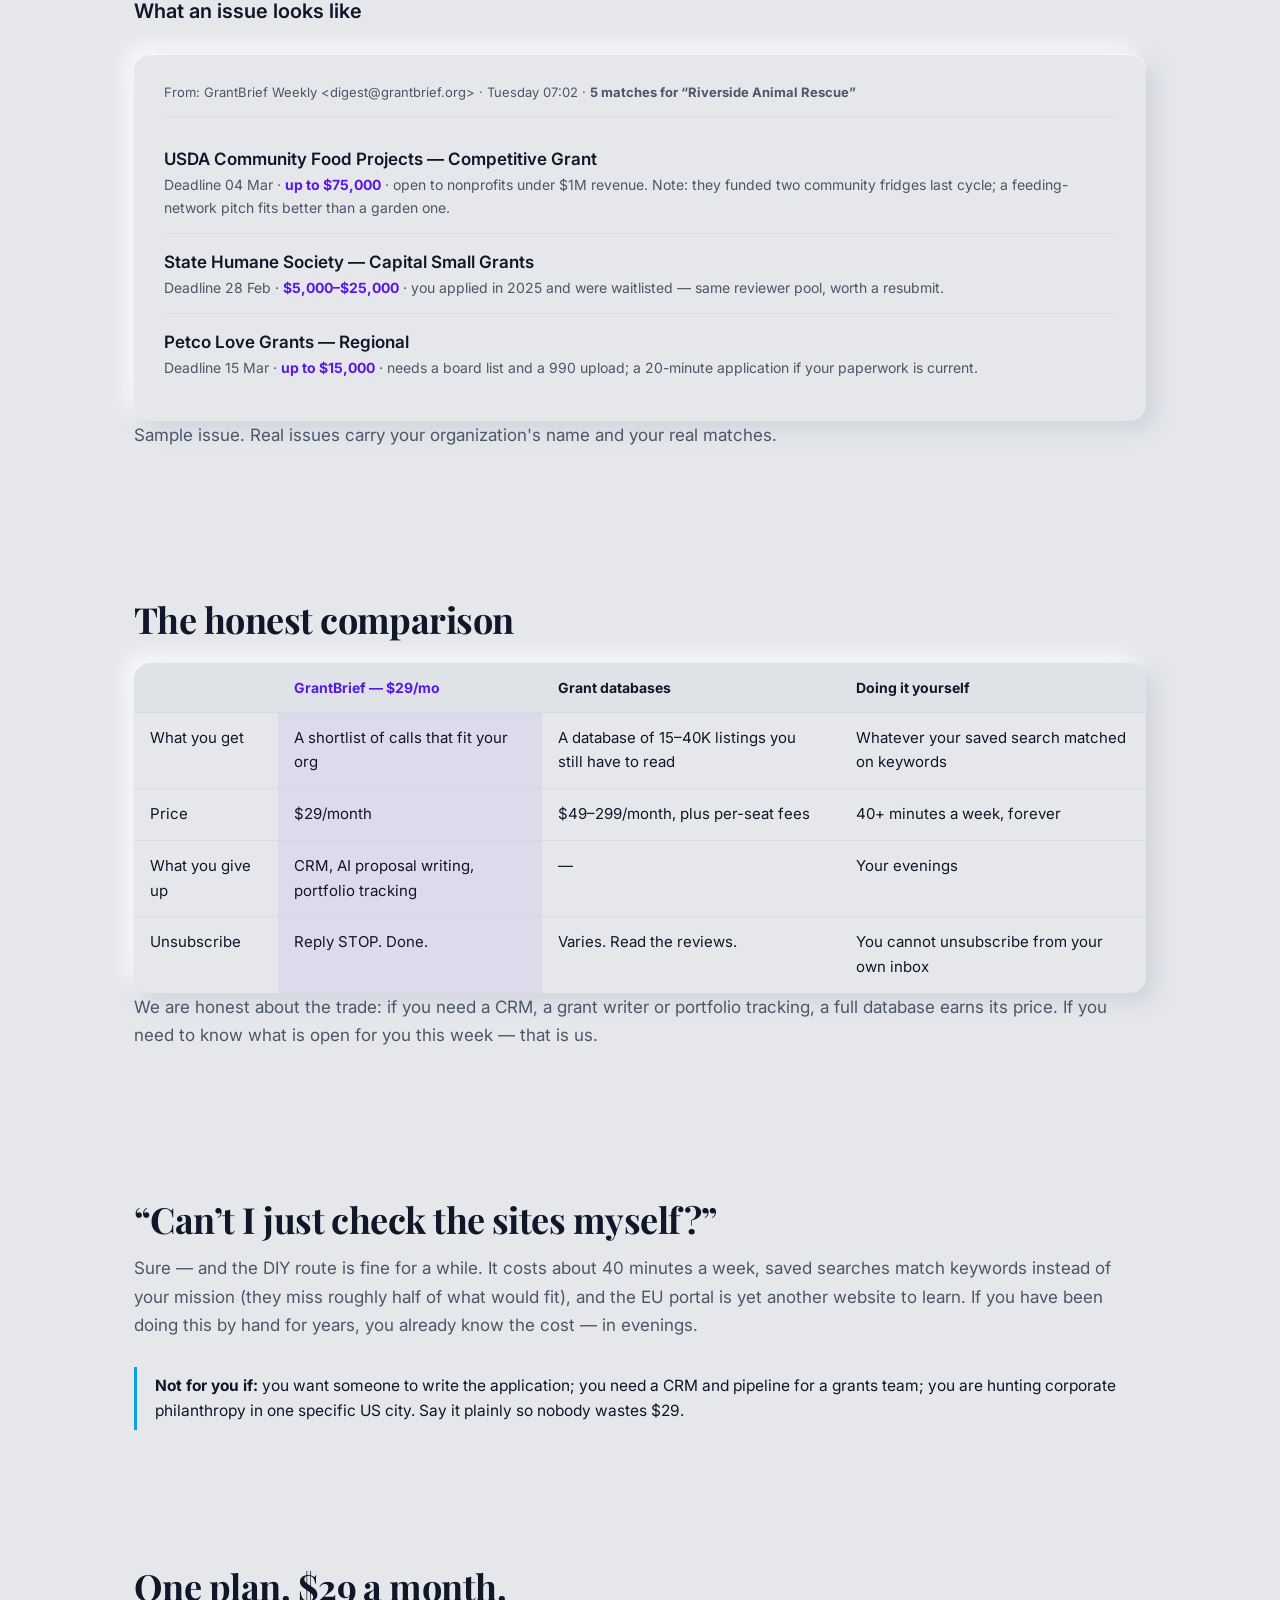
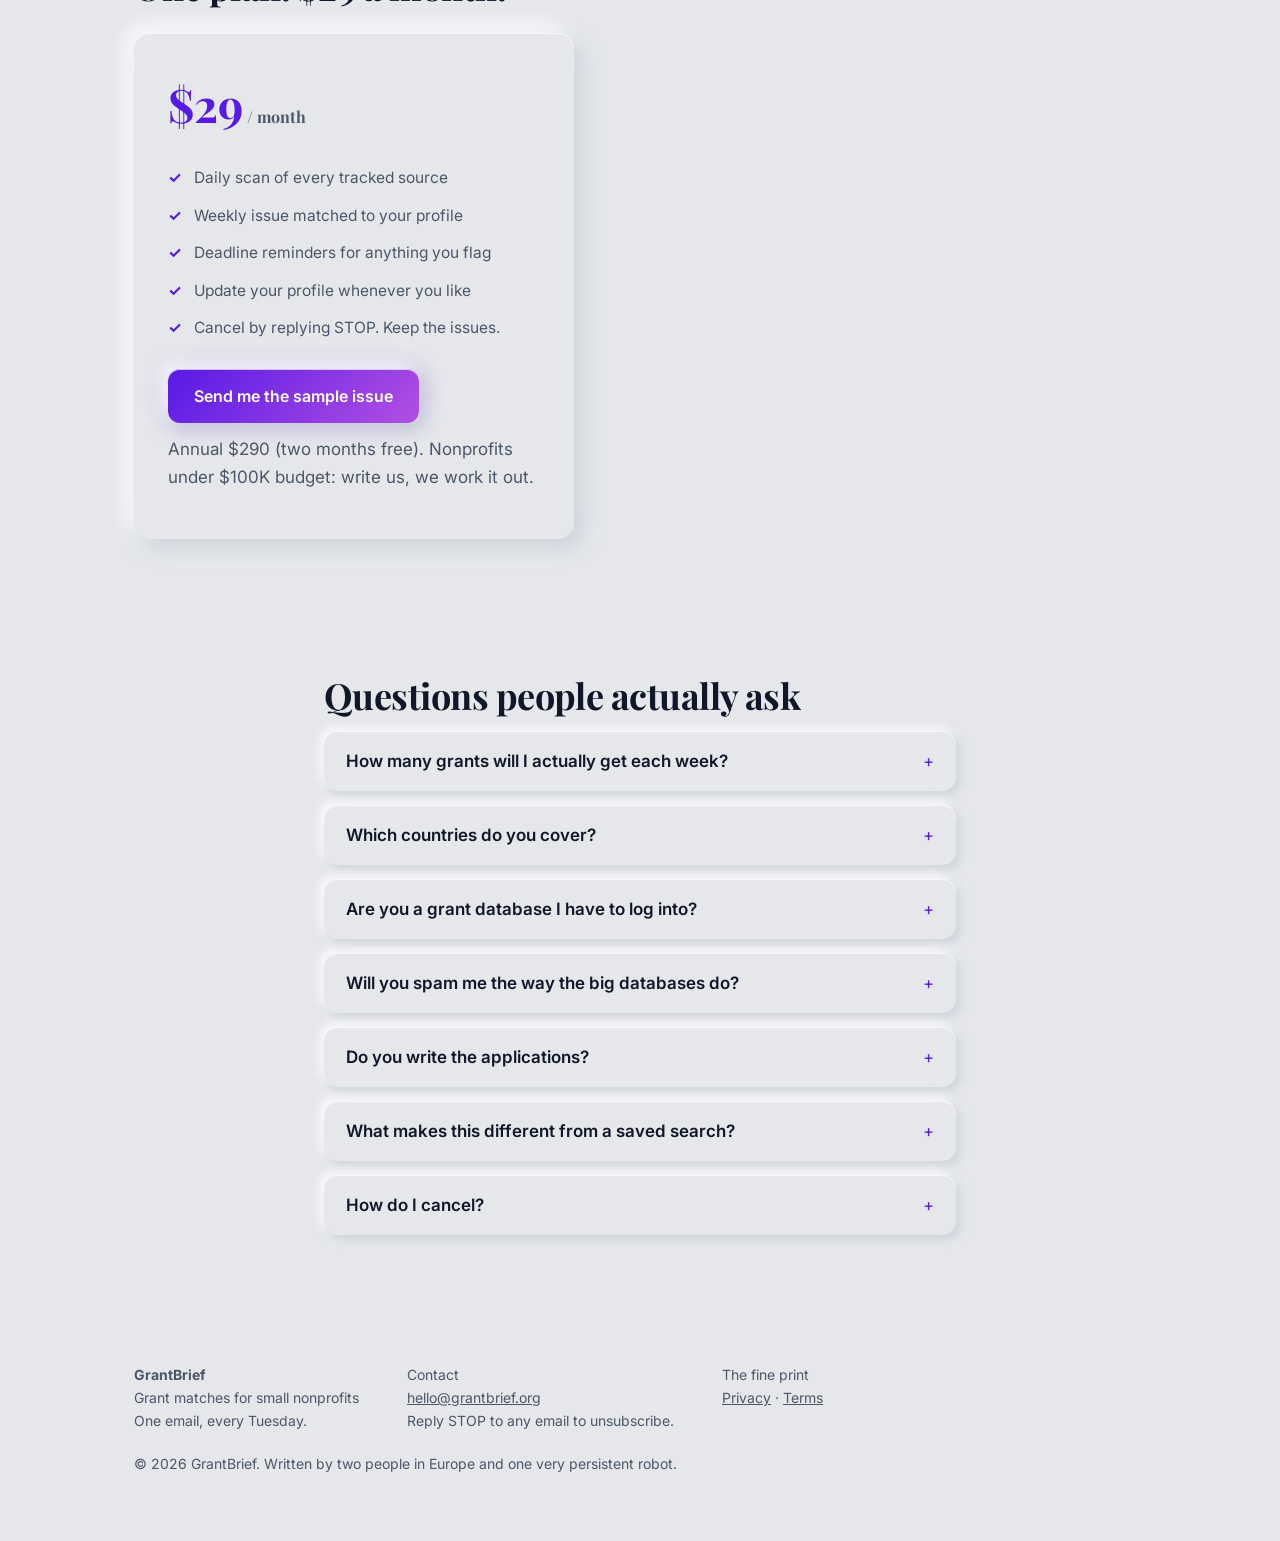
==== commit 9359d3e4: "update site [skip ci]" ====
--- a/index.html
+++ b/index.html
@@ -34,6 +34,11 @@
 <p class="lede">Big databases love showing you a $2M Horizon grant you cannot touch. We filter the other way: open calls that organizations under $500K budget can realistically win this quarter — with the deadline and the amount on every line.</p>
 <form class="cta" id="signup" action="https://api.grantbrief.org/subscribe" method="post"><input type="email" name="email" placeholder="you@yourorg.org" required aria-label="Your email"><input type="hidden" name="src" value="smallnonprofitgrants.org"><button class="btn" type="submit">Send me the free sample issue</button></form>
 <div class="fine">No card for the sample. No database login. Cancel by replying STOP to any email.</div>
+<div class="trust">
+<div class="t-item"><div class="well"><svg viewBox="0 0 24 24"><path d="M12 3l8 3v6c0 5-3.5 8-8 9-4.5-1-8-4-8-9V6z"/><path d="M9 12l2 2 4-4"/></svg></div>One email a week. Unsubscribe that works.</div>
+<div class="t-item"><div class="well"><svg viewBox="0 0 24 24"><path d="M12 3l2.7 5.6 6.1.8-4.5 4.2 1.1 6-5.4-3-5.4 3 1.1-6L3.2 9.4l6.1-.8z"/></svg></div>A human signs off on every shortlist.</div>
+<div class="t-item"><div class="well"><svg viewBox="0 0 24 24"><path d="M18 8a6 6 0 00-9.3-5M6 9v5l-2 3h13"/><path d="M3 3l18 18"/><path d="M10.3 20a2 2 0 003.4 0"/></svg></div>No spam, no upsell, no "special offer".</div>
+</div>
 </div>
 <svg class="radar" viewBox="0 0 200 200" fill="none" xmlns="http://www.w3.org/2000/svg" role="img" aria-label="A radar picking out a few signals among many">
 <circle cx="100" cy="100" r="92" stroke="#241ae6" stroke-opacity=".25"/>
@@ -55,11 +60,11 @@
 <section id="how"><div class="wrap">
 <h2>How it works</h2>
 <div class="steps">
-<div class="step"><div class="n">STEP 1</div><h3>Tell us who you are</h3>
+<div class="step"><div class="well"><svg viewBox="0 0 24 24"><circle cx="12" cy="8" r="4"/><path d="M4 21c0-4 3.6-6 8-6s8 2 8 6"/></svg></div><h3>Tell us who you are</h3>
 <p>Five questions, two minutes: mission, country, budget, what you spend on, whether you have ever held a grant. This is the profile we match against.</p></div>
-<div class="step"><div class="n">STEP 2</div><h3>We read everything, daily</h3>
+<div class="step"><div class="well"><svg viewBox="0 0 24 24"><circle cx="11" cy="11" r="7"/><path d="M21 21l-4.3-4.3"/></svg></div><h3>We read everything, daily</h3>
 <p>grants.gov and state portals, the EU Funding &amp; Tenders portal, UK government and National Lottery funding, GrantConnect in Australia, foundation feeds. Thousands of postings a month. Most are noise for you — that is the point.</p></div>
-<div class="step"><div class="n">STEP 3</div><h3>You get the shortlist</h3>
+<div class="step"><div class="well"><svg viewBox="0 0 24 24"><rect x="3" y="5" width="18" height="14" rx="2"/><path d="M3 7l9 6 9-6"/></svg></div><h3>You get the shortlist</h3>
 <p>Every Tuesday: the 3–10 that genuinely fit, each with deadline, amount, and a plain-language note on what that funder actually wants to see.</p></div>
 </div>
 <h3 style="margin-top:40px">What an issue looks like</h3>
--- a/style.css
+++ b/style.css
@@ -1,125 +1,125 @@
-/* GrantBrief — ServiceHub design language: soft neumorphism,
-   Playfair Display + Inter, violet-cyan brand gradient. */
+/* GrantBrief — ServiceHub design language, exact recipe:
+   flat neo background + primary blobs; cards = bg-neo + neo-8 (same color, pure soft shadows);
+   buttons rounded-xl, primary = gradient 135deg primary->brand-3;
+   Playfair Display headings + Inter body; violet primary. */
 :root{
-  --bg: hsl(220 13% 91%);
-  --surface: linear-gradient(145deg, hsl(220 14% 93%), hsl(220 13% 90%));
-  --surface-2: linear-gradient(145deg, hsl(220 14% 92%), hsl(220 13% 89%));
+  --neo-bg: hsl(220 13% 91%);
   --ink: hsl(222 47% 11%);
   --ink-soft: hsl(215 16% 35%);
-  --brand-1: 258 80% 50%;
+  --hair: hsl(220 14% 84% / .55);
+  --primary: 258 80% 50%;
   --brand-2: 199 89% 48%;
   --brand-3: 280 72% 60%;
   --neo-dark: hsl(220 14% 80% / .75);
   --neo-light: hsl(0 0% 100% / .9);
   --neo-edge: inset 0 1px 0 hsl(0 0% 100% / .7);
+  --neo-2: 2px 2px 4px var(--neo-dark), -2px -2px 4px var(--neo-light);
   --neo-4: 4px 4px 10px var(--neo-dark), -4px -4px 10px var(--neo-light), var(--neo-edge);
   --neo-6: 6px 6px 15px var(--neo-dark), -6px -6px 15px var(--neo-light), var(--neo-edge);
   --neo-8: 8px 8px 20px var(--neo-dark), -8px -8px 20px var(--neo-light), var(--neo-edge);
-  --neo-12: 12px 12px 30px var(--neo-dark), -12px -12px 30px var(--neo-light), var(--neo-edge);
   --inset-3: inset 3px 3px 6px var(--neo-dark), inset -3px -3px 6px var(--neo-light);
   --serif:"Playfair Display",Georgia,serif;
   --sans:Inter,-apple-system,BlinkMacSystemFont,"Segoe UI",system-ui,sans-serif;
-  --ease: all .25s cubic-bezier(.4,0,.2,1);
+  --ease: all .3s cubic-bezier(.4,0,.2,1);
 }
 *{box-sizing:border-box;margin:0;padding:0}
 html{scroll-behavior:smooth}
-body{
-  color:var(--ink);font-family:var(--sans);font-size:17px;line-height:1.65;
-  -webkit-font-smoothing:antialiased;
-  background:
-    radial-gradient(60% 45% at 8% 4%, hsl(var(--brand-1) / .10), transparent 60%),
-    radial-gradient(50% 40% at 95% 12%, hsl(var(--brand-2) / .09), transparent 60%),
-    radial-gradient(55% 45% at 85% 95%, hsl(var(--brand-3) / .08), transparent 60%),
-    var(--bg);
-  background-attachment:fixed;
-}
+body{background:var(--neo-bg);color:var(--ink);font-family:var(--sans);
+  font-size:17px;line-height:1.65;-webkit-font-smoothing:antialiased;position:relative;overflow-x:hidden}
+body::before,body::after{content:"";position:fixed;border-radius:50%;pointer-events:none;z-index:0;
+  background:hsl(var(--primary) / .10);filter:blur(90px)}
+body::before{width:26rem;height:26rem;top:-8rem;left:-8rem}
+body::after{width:30rem;height:30rem;bottom:-10rem;right:-6rem}
+header.site,.wrap{position:relative;z-index:1}
 .wrap{max-width:1060px;margin:0 auto;padding:0 24px}
 .narrow{max-width:680px}
-a{color:hsl(var(--brand-1))}
-h1,h2,h3{font-family:var(--serif);font-weight:700;letter-spacing:-.01em;line-height:1.15;color:var(--ink)}
-h1{font-size:clamp(36px,5vw,54px);margin:16px 0 18px}
-h2{font-size:clamp(26px,3.4vw,34px);margin-bottom:14px}
-h3{font-size:21px;margin-bottom:8px;font-family:var(--sans);font-weight:600}
+a{color:hsl(var(--primary))}
+h1,h2{font-family:var(--serif);font-weight:700;letter-spacing:-.015em;line-height:1.15;color:var(--ink)}
+h1{font-size:clamp(38px,5vw,56px);margin:18px 0 18px}
+h2{font-size:clamp(27px,3.4vw,36px);margin-bottom:14px}
+h3{font-family:var(--sans);font-size:20px;font-weight:600;margin-bottom:8px;color:var(--ink)}
 p{margin-bottom:14px;color:var(--ink-soft)}
-.eyebrow{display:inline-block;font-size:13px;letter-spacing:.04em;color:hsl(var(--brand-1));
-  font-weight:600;padding:7px 16px;border-radius:9999px;background:hsl(var(--brand-1) / .10);
-  box-shadow:inset 1px 1px 2px hsl(var(--brand-1) / .12), inset -1px -1px 2px hsl(0 0% 100% / .8)}
+.eyebrow{display:inline-flex;align-items:center;gap:6px;font-size:12px;letter-spacing:.02em;
+  color:hsl(var(--primary));font-weight:600;padding:6px 14px;border-radius:9999px;background:hsl(var(--primary) / .10)}
 
-header.site{position:sticky;top:0;z-index:5;background:hsl(220 13% 91% / .82);backdrop-filter:blur(10px)}
+header.site{background:hsl(220 13% 91% / .85);backdrop-filter:blur(10px);position:sticky;top:0;z-index:5}
 header.site .wrap{display:flex;align-items:center;justify-content:space-between;height:68px}
-.logo{font-family:var(--serif);font-size:22px;font-weight:800;color:var(--ink);text-decoration:none}
+.logo{font-family:var(--serif);font-size:23px;font-weight:800;color:var(--ink);text-decoration:none}
 nav a{color:var(--ink-soft);text-decoration:none;margin-left:26px;font-size:15px;font-weight:500}
-nav a:hover{color:hsl(var(--brand-1))}
+nav a:hover{color:hsl(var(--primary))}
 
-.hero{padding:76px 0 60px;display:grid;grid-template-columns:1.25fr .75fr;gap:48px;align-items:center}
+.hero{padding:78px 0 64px;display:grid;grid-template-columns:1.2fr .8fr;gap:48px;align-items:center}
 .hero p.lede{font-size:19px;max-width:560px}
 .hero .fine{font-size:14px;color:var(--ink-soft)}
-.cta{display:flex;gap:12px;flex-wrap:wrap;margin:24px 0 10px}
-input[type=email]{padding:14px 18px;border:0;border-radius:14px;font-size:16px;min-width:260px;
-  background:hsl(220 13% 93%);box-shadow:var(--inset-3);color:var(--ink);outline:none;font-family:var(--sans)}
-input[type=email]:focus{box-shadow:var(--inset-3),0 0 0 3px hsl(var(--brand-1) / .18)}
-.btn{display:inline-block;border:0;cursor:pointer;text-decoration:none;
-  background:linear-gradient(135deg,hsl(var(--brand-1)),hsl(var(--brand-3)));
-  color:#fff;padding:14px 26px;border-radius:9999px;font-size:16px;font-weight:600;font-family:var(--sans);
-  box-shadow:0 0 20px hsl(var(--brand-1) / .30), var(--neo-4);transition:var(--ease)}
-.btn:hover{transform:translateY(-2px);box-shadow:0 0 28px hsl(var(--brand-1) / .42), var(--neo-6)}
-.radar{width:100%;max-width:340px;margin-left:auto;display:block}
+.cta{display:flex;gap:12px;flex-wrap:wrap;margin:26px 0 12px}
+input[type=email]{padding:14px 18px;border:0;border-radius:12px;font-size:16px;min-width:260px;
+  background:var(--neo-bg);box-shadow:var(--inset-3);color:var(--ink);outline:none;font-family:var(--sans)}
+input[type=email]:focus{box-shadow:var(--inset-3),0 0 0 3px hsl(var(--primary) / .18)}
+.btn{display:inline-flex;align-items:center;justify-content:center;gap:8px;border:0;cursor:pointer;text-decoration:none;
+  background:linear-gradient(135deg,hsl(var(--primary)),hsl(var(--brand-3)));
+  color:#fff;padding:14px 26px;border-radius:12px;font-size:16px;font-weight:600;font-family:var(--sans);
+  box-shadow:var(--neo-6),0 0 24px hsl(var(--primary) / .30);transition:var(--ease)}
+.btn:hover{transform:translateY(-2px);box-shadow:var(--neo-8),0 0 32px hsl(var(--primary) / .40)}
+.btn.ghost{background:var(--neo-bg);color:var(--ink);box-shadow:var(--neo-8)}
+.btn.ghost:hover{box-shadow:var(--neo-4)}
+.radar{width:100%;max-width:330px;margin-left:auto;display:block}
 
-.stats{display:grid;grid-template-columns:repeat(3,1fr);gap:22px;margin:10px 0 0}
-.stat{background:var(--surface);border-radius:18px;padding:26px 24px;box-shadow:var(--neo-6)}
-.stat .num{font-family:var(--serif);font-size:34px;font-weight:700;
-  background:linear-gradient(135deg,hsl(var(--brand-1)),hsl(var(--brand-2)));
-  -webkit-background-clip:text;background-clip:text;color:transparent}
-.stat .lbl{font-size:14px;color:var(--ink-soft)}
+.trust{display:flex;gap:28px;margin-top:28px}
+.t-item{display:flex;flex-direction:column;align-items:center;gap:8px;font-size:11.5px;color:var(--ink-soft);max-width:100px;text-align:center}
+.well{background:var(--neo-bg);box-shadow:var(--neo-4);border-radius:50%;width:44px;height:44px;
+  display:flex;align-items:center;justify-content:center;flex:none}
+.well svg{width:18px;height:18px;stroke:hsl(var(--primary));fill:none;stroke-width:2;stroke-linecap:round;stroke-linejoin:round}
 
-section{padding:66px 0}
-.steps{display:grid;grid-template-columns:repeat(3,1fr);gap:24px;margin-top:28px}
-.step{background:var(--surface);border-radius:18px;padding:26px;box-shadow:var(--neo-6)}
-.step .n{font-size:12px;font-weight:700;letter-spacing:.14em;text-transform:uppercase;color:hsl(var(--brand-2));margin-bottom:10px}
+.stats{display:grid;grid-template-columns:repeat(3,1fr);gap:24px;margin:14px 0 0}
+.stat{background:var(--neo-bg);border-radius:16px;padding:28px 26px;box-shadow:var(--neo-8)}
+.stat .num{font-family:var(--serif);font-size:36px;font-weight:700;color:hsl(var(--primary))}
+.stat .lbl{font-size:14px;color:var(--ink-soft);margin-top:2px}
+
+section{padding:68px 0}
+.steps{display:grid;grid-template-columns:repeat(3,1fr);gap:24px;margin-top:30px}
+.step{background:var(--neo-bg);border-radius:16px;padding:28px;box-shadow:var(--neo-8);transition:var(--ease)}
+.step:hover{transform:translateY(-2px)}
+.step .well{margin-bottom:16px}
 .step p{font-size:15.5px;margin:0}
 
-.digest{background:var(--surface);border-radius:20px;padding:28px 30px;box-shadow:var(--neo-8);margin-top:24px}
-.digest .from{font-size:13px;color:var(--ink-soft);padding-bottom:12px;margin-bottom:14px;
-  border-bottom:1px solid hsl(220 14% 84%)}
-.grant{padding:14px 0;border-bottom:1px solid hsl(220 14% 85% / .6)}
+.digest{background:var(--neo-bg);border-radius:16px;padding:28px 30px;box-shadow:var(--neo-8);margin-top:26px}
+.digest .from{font-size:13px;color:var(--ink-soft);padding-bottom:12px;margin-bottom:14px;border-bottom:1px solid var(--hair)}
+.grant{padding:14px 0;border-bottom:1px solid var(--hair)}
 .grant:last-child{border-bottom:0}
 .grant .t{font-weight:600;color:var(--ink)}
 .grant .m{font-size:14px;color:var(--ink-soft)}
-.grant .amt{color:hsl(var(--brand-1));font-weight:700}
+.grant .amt{color:hsl(var(--primary));font-weight:700}
 
-table.cmp{width:100%;border-collapse:separate;border-spacing:0;margin-top:20px;font-size:15px;
-  background:var(--surface);border-radius:18px;overflow:hidden;box-shadow:var(--neo-6)}
-table.cmp th,table.cmp td{padding:13px 16px;text-align:left;vertical-align:top;
-  border-bottom:1px solid hsl(220 14% 85% / .55)}
+table.cmp{width:100%;border-collapse:separate;border-spacing:0;margin-top:22px;font-size:15px;
+  background:var(--neo-bg);border-radius:16px;overflow:hidden;box-shadow:var(--neo-8)}
+table.cmp th,table.cmp td{padding:13px 16px;text-align:left;vertical-align:top;border-bottom:1px solid var(--hair)}
 table.cmp tr:last-child td{border-bottom:0}
 table.cmp th{font-family:var(--sans);font-size:14px;font-weight:700;background:hsl(220 14% 89%)}
-table.cmp th.us-col{color:hsl(var(--brand-1))}
-table.cmp td.us-col{background:hsl(var(--brand-1) / .06)}
-.notfor{margin-top:26px;border-left:3px solid hsl(var(--brand-2));padding:6px 0 6px 18px}
+table.cmp th.us-col{color:hsl(var(--primary))}
+table.cmp td.us-col{background:hsl(var(--primary) / .06)}
+.notfor{margin-top:28px;border-left:3px solid hsl(var(--brand-2));padding:6px 0 6px 18px}
 .notfor p{color:var(--ink);font-size:15.5px;margin:0}
 
-.price-card{background:var(--surface-2);border-radius:22px;padding:34px;max-width:440px;margin-top:24px;box-shadow:var(--neo-12)}
-.price-card .p{font-family:var(--serif);font-size:46px;font-weight:700;
-  background:linear-gradient(135deg,hsl(var(--brand-1)),hsl(var(--brand-3)));
-  -webkit-background-clip:text;background-clip:text;color:transparent}
-.price-card .p small{font-size:16px;color:var(--ink-soft);-webkit-text-fill-color:var(--ink-soft)}
+.price-card{background:var(--neo-bg);border-radius:16px;padding:34px;max-width:440px;margin-top:26px;box-shadow:var(--neo-8)}
+.price-card .p{font-family:var(--serif);font-size:46px;font-weight:700;color:hsl(var(--primary))}
+.price-card .p small{font-size:16px;color:var(--ink-soft)}
 .price-card ul{list-style:none;margin:16px 0 22px}
 .price-card li{padding:6px 0 6px 26px;position:relative;font-size:15.5px;color:var(--ink-soft)}
-.price-card li::before{content:"✓";position:absolute;left:0;color:hsl(var(--brand-1));font-weight:700}
+.price-card li::before{content:"✓";position:absolute;left:0;color:hsl(var(--primary));font-weight:700}
 
-.faq details{background:var(--surface);border-radius:14px;padding:16px 20px;margin-bottom:12px;box-shadow:var(--neo-4)}
+.faq details{background:var(--neo-bg);border-radius:14px;padding:16px 22px;margin-bottom:14px;box-shadow:var(--neo-4)}
 .faq summary{cursor:pointer;font-weight:600;font-size:17px;list-style:none;display:flex;justify-content:space-between;color:var(--ink)}
-.faq summary::after{content:"+";color:hsl(var(--brand-1));font-weight:400}
+.faq summary::after{content:"+";color:hsl(var(--primary));font-weight:400}
 .faq details[open] summary::after{content:"–"}
 .faq .a{padding-top:10px}
 .faq .a p{margin:0}
 
-footer{padding:44px 0 64px;color:var(--ink-soft);font-size:14px}
+footer{padding:46px 0 66px;color:var(--ink-soft);font-size:14px}
 footer a{color:var(--ink-soft)}
 footer .cols{display:flex;gap:48px;flex-wrap:wrap;margin-bottom:20px}
 
 @media(max-width:860px){
-  .hero{grid-template-columns:1fr;padding-top:46px}
+  .hero{grid-template-columns:1fr;padding-top:48px}
   .radar{margin:0;max-width:260px}
   .steps,.stats{grid-template-columns:1fr}
   nav a{margin-left:14px}
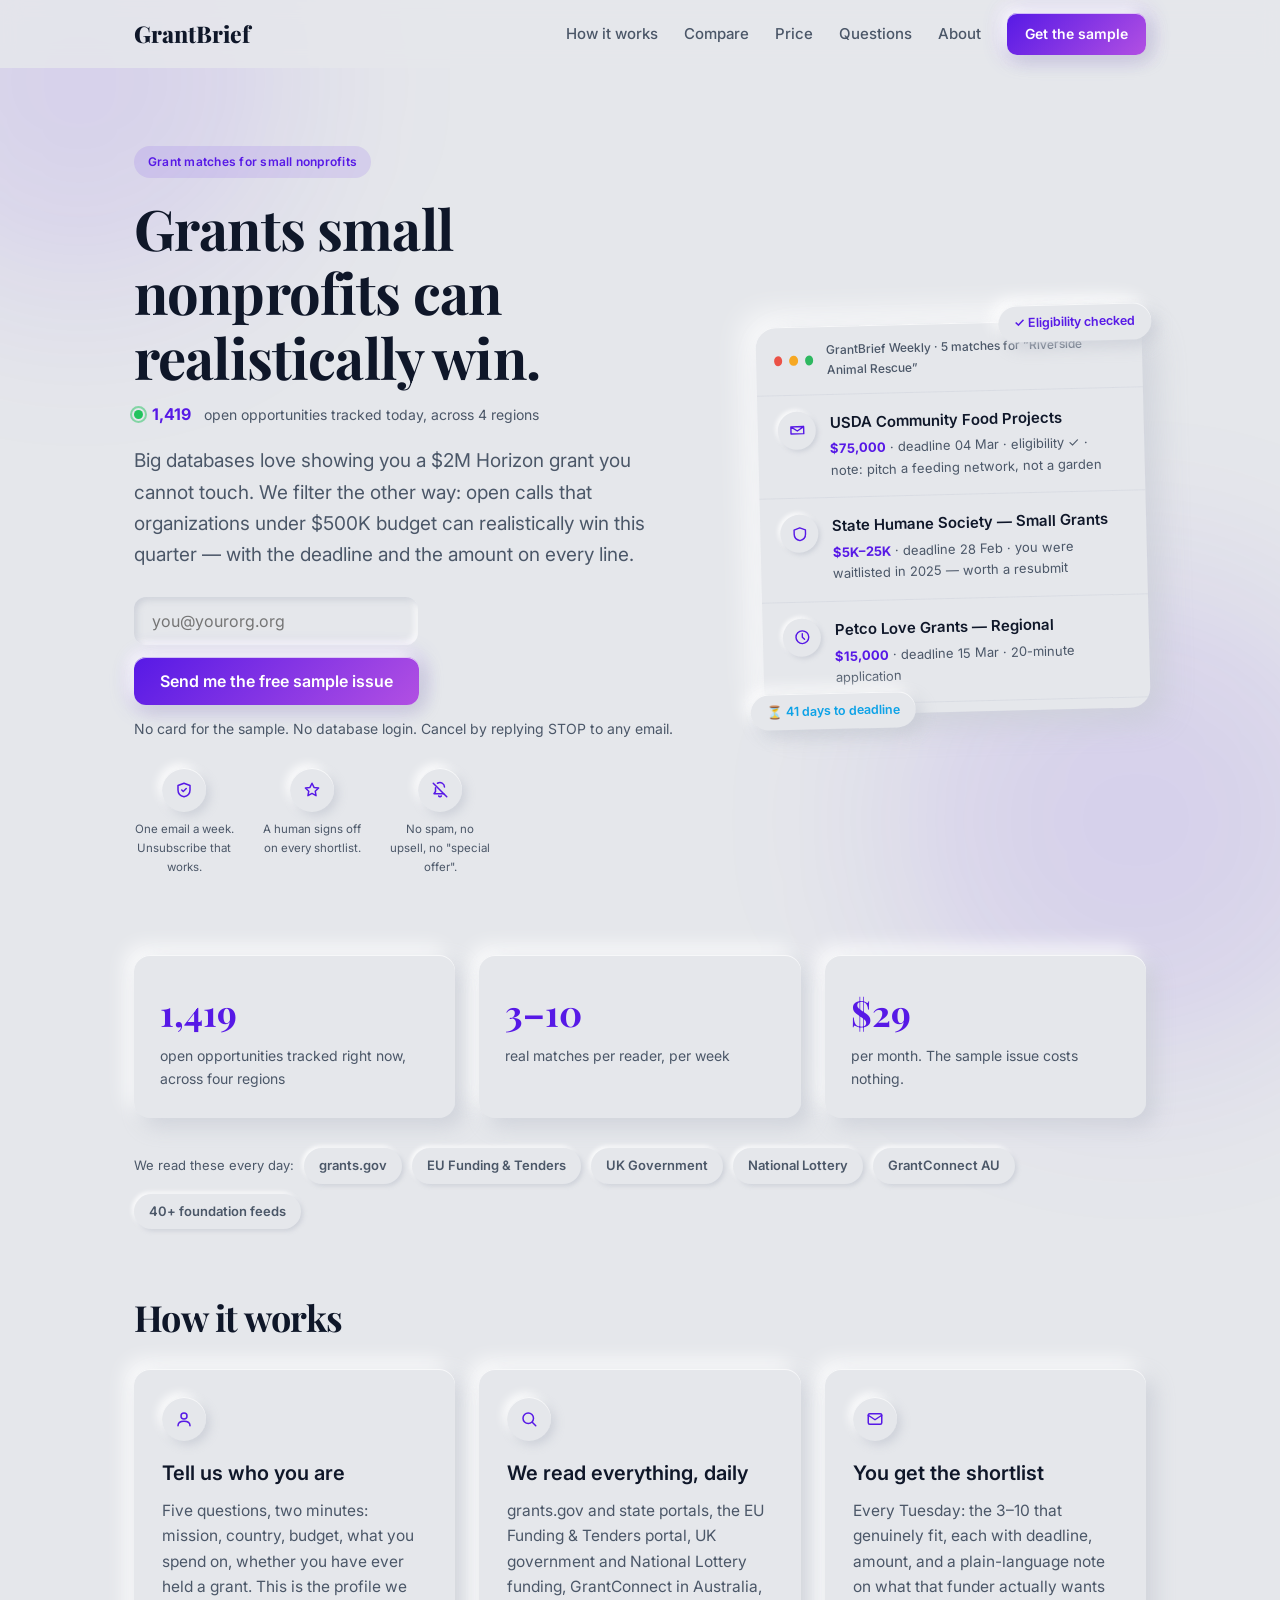
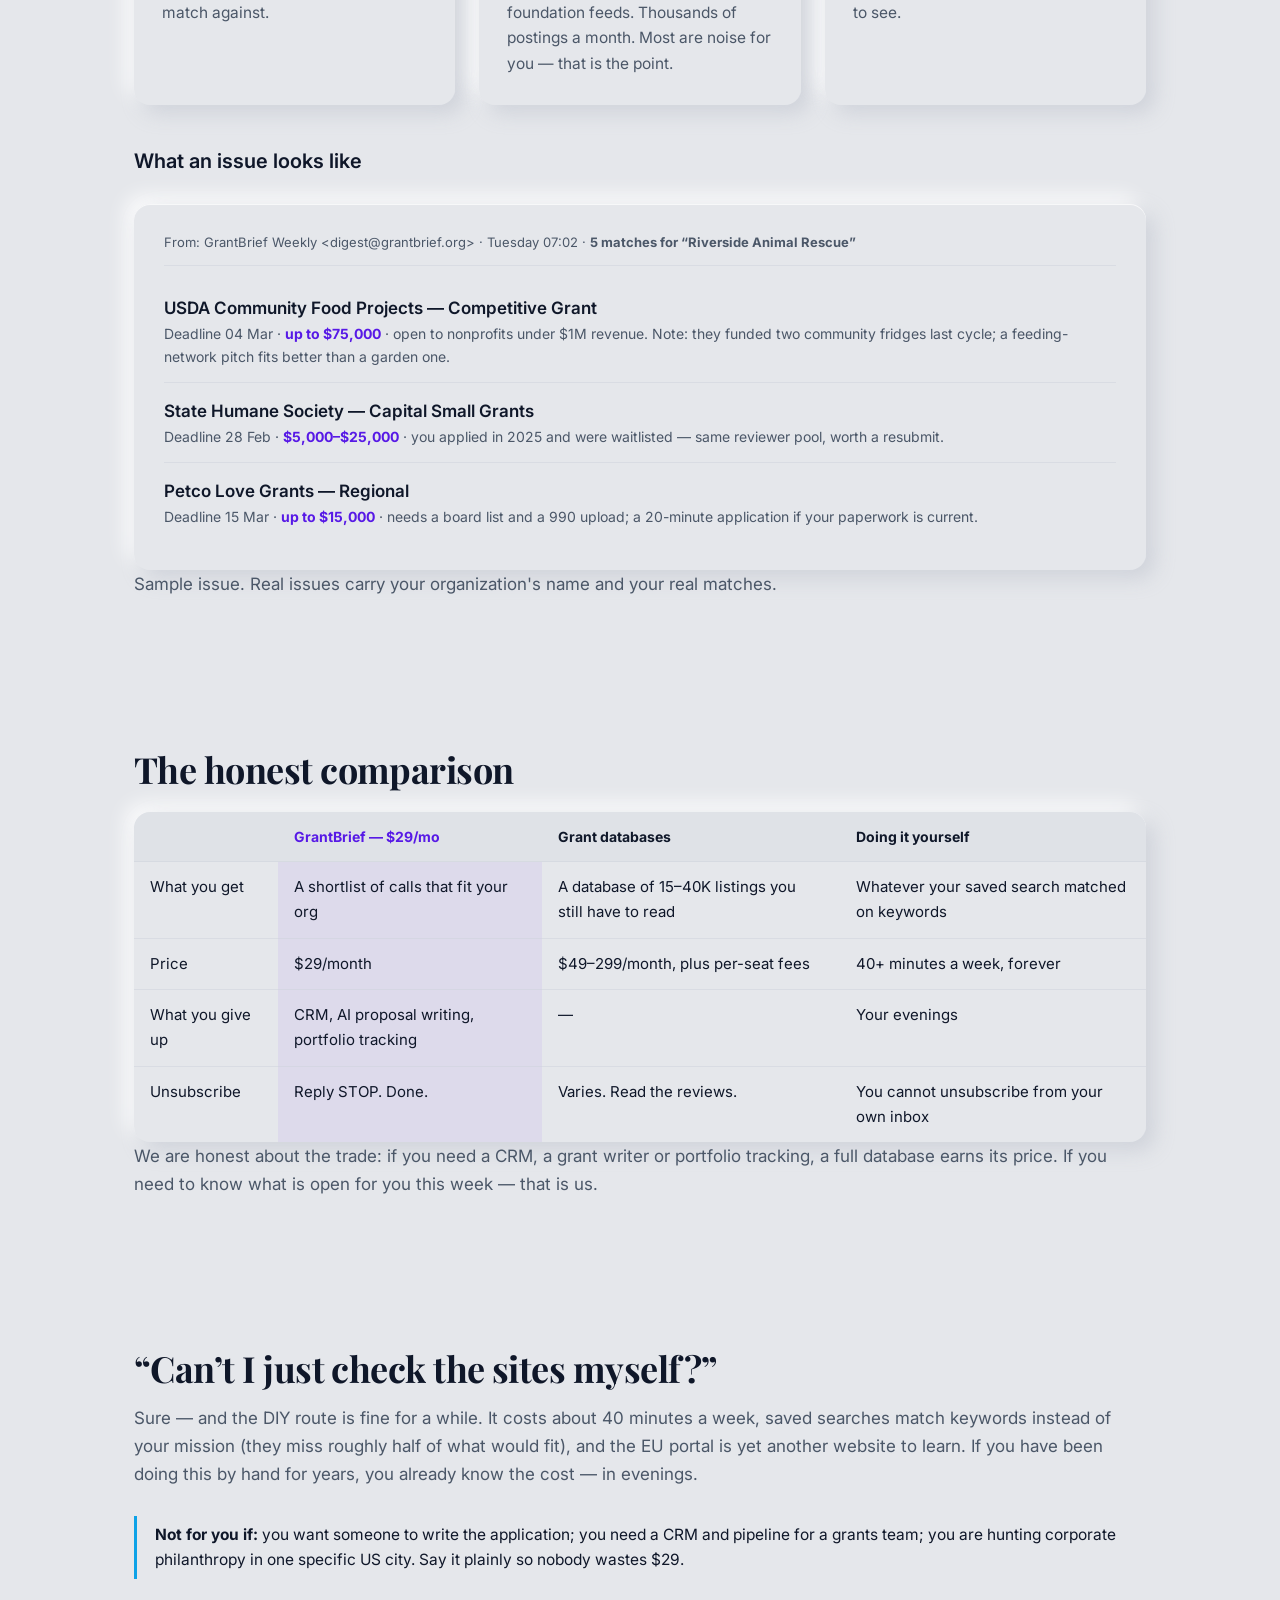
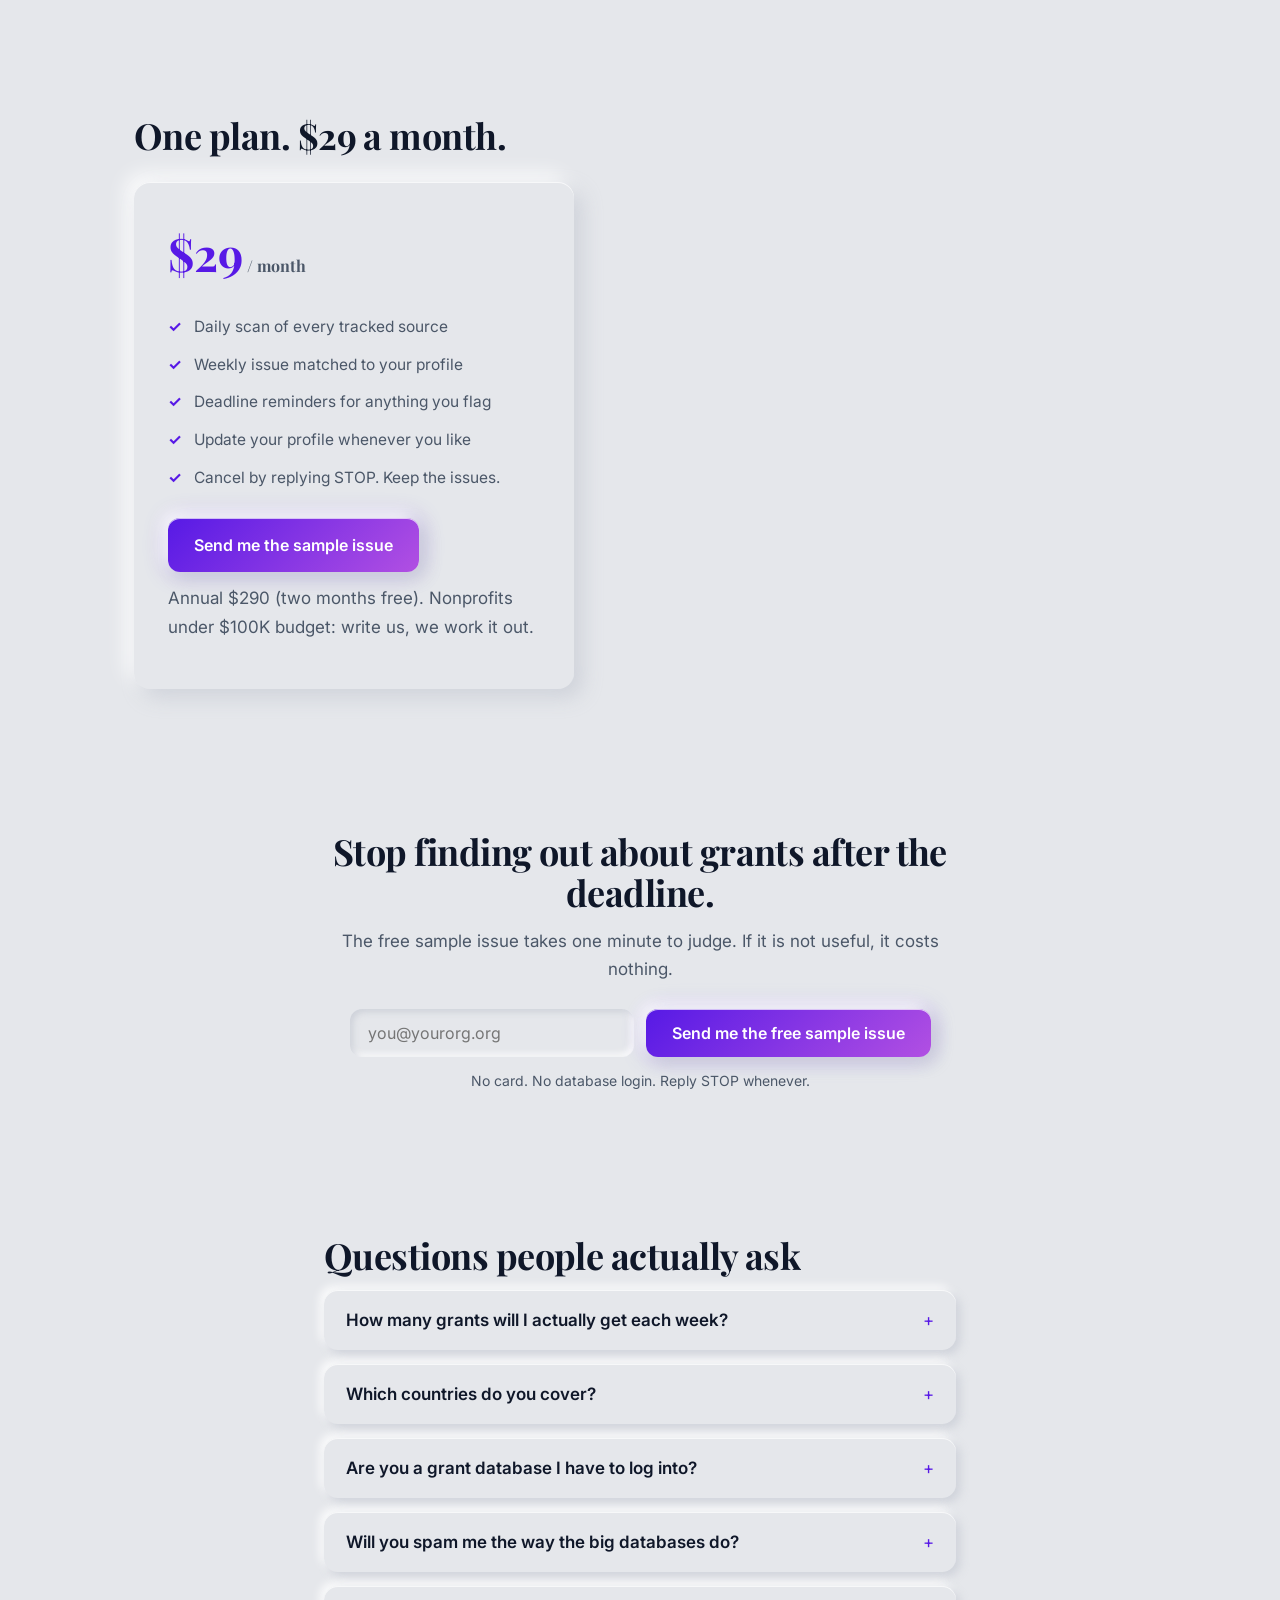
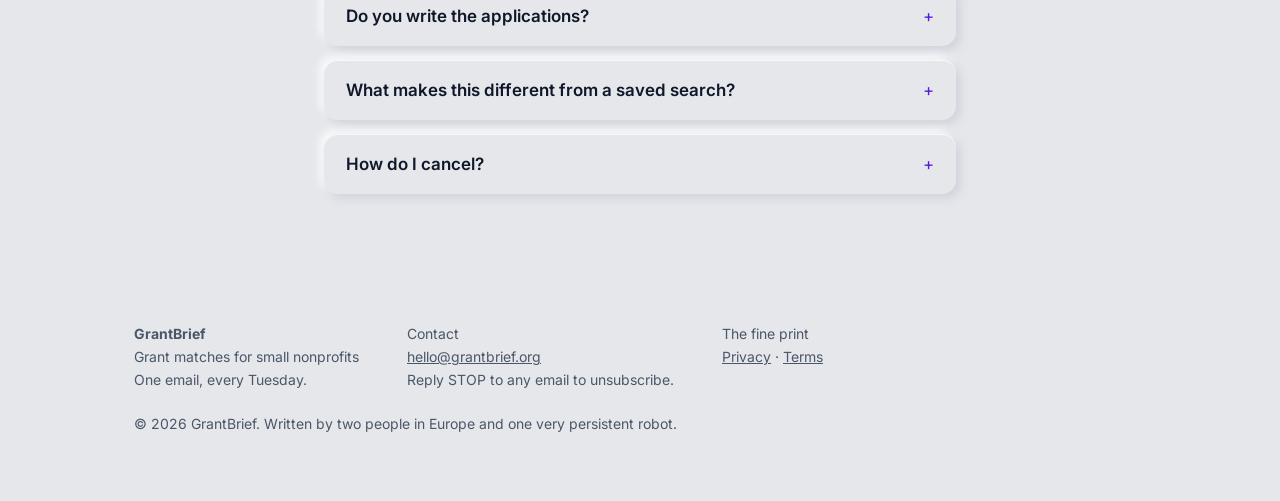
==== commit bbdd8edb: "update site [skip ci]" ====
--- a/index.html
+++ b/index.html
@@ -24,15 +24,16 @@
 <body>
 <header class="site"><div class="wrap">
 <a class="logo" href="/">GrantBrief</a>
-<nav><a href="/#how">How it works</a><a href="/#vs">Compare</a><a href="/#pricing">Price</a><a href="/#faq">Questions</a><a href="/about.html">About</a></nav>
+<nav><a href="/#how">How it works</a><a href="/#vs">Compare</a><a href="/#pricing">Price</a><a href="/#faq">Questions</a><a href="/about.html">About</a><a class="btn btn-sm" href="#signup">Get the sample</a></nav>
 </div></header>
 
 <div class="wrap"><div class="hero">
 <div>
 <div class="eyebrow">Grant matches for small nonprofits</div>
 <h1>Grants small nonprofits can realistically win.</h1>
+<div class="live"><span class="pulse"></span><b>1,419</b>&nbsp;open opportunities tracked today, across 4 regions</div>
 <p class="lede">Big databases love showing you a $2M Horizon grant you cannot touch. We filter the other way: open calls that organizations under $500K budget can realistically win this quarter — with the deadline and the amount on every line.</p>
-<form class="cta" id="signup" action="https://api.grantbrief.org/subscribe" method="post"><input type="email" name="email" placeholder="you@yourorg.org" required aria-label="Your email"><input type="hidden" name="src" value="smallnonprofitgrants.org"><button class="btn" type="submit">Send me the free sample issue</button></form>
+<form class="cta js-signup" id="signup" action="https://api.grantbrief.org/subscribe" method="post"><input type="email" name="email" placeholder="you@yourorg.org" required aria-label="Your email"><input type="hidden" name="src" value="smallnonprofitgrants.org"><button class="btn" type="submit">Send me the free sample issue</button></form>
 <div class="fine">No card for the sample. No database login. Cancel by replying STOP to any email.</div>
 <div class="trust">
 <div class="t-item"><div class="well"><svg viewBox="0 0 24 24"><path d="M12 3l8 3v6c0 5-3.5 8-8 9-4.5-1-8-4-8-9V6z"/><path d="M9 12l2 2 4-4"/></svg></div>One email a week. Unsubscribe that works.</div>
@@ -40,35 +41,43 @@
 <div class="t-item"><div class="well"><svg viewBox="0 0 24 24"><path d="M18 8a6 6 0 00-9.3-5M6 9v5l-2 3h13"/><path d="M3 3l18 18"/><path d="M10.3 20a2 2 0 003.4 0"/></svg></div>No spam, no upsell, no "special offer".</div>
 </div>
 </div>
-<svg class="radar" viewBox="0 0 200 200" fill="none" xmlns="http://www.w3.org/2000/svg" role="img" aria-label="A radar picking out a few signals among many">
-<circle cx="100" cy="100" r="92" stroke="#241ae6" stroke-opacity=".25"/>
-<circle cx="100" cy="100" r="64" stroke="#241ae6" stroke-opacity=".25"/>
-<circle cx="100" cy="100" r="36" stroke="#241ae6" stroke-opacity=".25"/>
-<line x1="100" y1="100" x2="176" y2="52" stroke="#241ae6" stroke-width="2"/>
-<circle cx="148" cy="66" r="5" fill="#0da2ee"/>
-<circle cx="82" cy="52" r="5" fill="#241ae6"/>
-<circle cx="58" cy="128" r="5" fill="#241ae6"/>
-<circle cx="126" cy="146" r="5" fill="#0da2ee"/>
-<circle cx="100" cy="100" r="3" fill="#241ae6"/>
-</svg>
+<div class="mailmock">
+<div class="mm-bar"><span class="dot r"></span><span class="dot y"></span><span class="dot g"></span>
+<span class="mm-sub">GrantBrief Weekly · 5 matches for “Riverside Animal Rescue”</span></div>
+<div class="mm-item"><div class="mm-ic"><svg viewBox="0 0 24 24"><path d="M3 7l9 6 9-6M3 7v10h18V7z"/></svg></div>
+<div><div class="mm-h">USDA Community Food Projects</div>
+<div class="mm-m"><b>$75,000</b> · deadline 04 Mar · eligibility ✓ · note: pitch a feeding network, not a garden</div></div></div>
+<div class="mm-item"><div class="mm-ic"><svg viewBox="0 0 24 24"><path d="M12 3l8 3v6c0 5-3.5 8-8 9-4.5-1-8-4-8-9V6z"/></svg></div>
+<div><div class="mm-h">State Humane Society — Small Grants</div>
+<div class="mm-m"><b>$5K–25K</b> · deadline 28 Feb · you were waitlisted in 2025 — worth a resubmit</div></div></div>
+<div class="mm-item"><div class="mm-ic"><svg viewBox="0 0 24 24"><circle cx="12" cy="12" r="9"/><path d="M12 7v5l3 3"/></svg></div>
+<div><div class="mm-h">Petco Love Grants — Regional</div>
+<div class="mm-m"><b>$15,000</b> · deadline 15 Mar · 20-minute application</div></div></div>
+<div class="float-chip fc1">✓ Eligibility checked</div>
+<div class="float-chip fc2">⏳ 41 days to deadline</div>
+</div>
 </div></div>
 <div class="wrap"><div class="stats">
-<div class="stat"><div class="num">1,419</div><div class="lbl">open opportunities tracked right now, across four regions</div></div>
-<div class="stat"><div class="num">3–10</div><div class="lbl">real matches per reader, per week</div></div>
-<div class="stat"><div class="num">$29</div><div class="lbl">per month. The sample issue costs nothing.</div></div>
+<div class="stat reveal"><div class="num">1,419</div><div class="lbl">open opportunities tracked right now, across four regions</div></div>
+<div class="stat reveal"><div class="num">3–10</div><div class="lbl">real matches per reader, per week</div></div>
+<div class="stat reveal"><div class="num">$29</div><div class="lbl">per month. The sample issue costs nothing.</div></div>
 </div></div>
+<div class="wrap sources">
+<span class="src-lbl">We read these every day:</span>
+<span class="chip">grants.gov</span><span class="chip">EU Funding &amp; Tenders</span><span class="chip">UK Government</span><span class="chip">National Lottery</span><span class="chip">GrantConnect AU</span><span class="chip">40+ foundation feeds</span>
+</div>
 <section id="how"><div class="wrap">
 <h2>How it works</h2>
 <div class="steps">
-<div class="step"><div class="well"><svg viewBox="0 0 24 24"><circle cx="12" cy="8" r="4"/><path d="M4 21c0-4 3.6-6 8-6s8 2 8 6"/></svg></div><h3>Tell us who you are</h3>
+<div class="step reveal"><div class="well"><svg viewBox="0 0 24 24"><circle cx="12" cy="8" r="4"/><path d="M4 21c0-4 3.6-6 8-6s8 2 8 6"/></svg></div><h3>Tell us who you are</h3>
 <p>Five questions, two minutes: mission, country, budget, what you spend on, whether you have ever held a grant. This is the profile we match against.</p></div>
-<div class="step"><div class="well"><svg viewBox="0 0 24 24"><circle cx="11" cy="11" r="7"/><path d="M21 21l-4.3-4.3"/></svg></div><h3>We read everything, daily</h3>
+<div class="step reveal"><div class="well"><svg viewBox="0 0 24 24"><circle cx="11" cy="11" r="7"/><path d="M21 21l-4.3-4.3"/></svg></div><h3>We read everything, daily</h3>
 <p>grants.gov and state portals, the EU Funding &amp; Tenders portal, UK government and National Lottery funding, GrantConnect in Australia, foundation feeds. Thousands of postings a month. Most are noise for you — that is the point.</p></div>
-<div class="step"><div class="well"><svg viewBox="0 0 24 24"><rect x="3" y="5" width="18" height="14" rx="2"/><path d="M3 7l9 6 9-6"/></svg></div><h3>You get the shortlist</h3>
+<div class="step reveal"><div class="well"><svg viewBox="0 0 24 24"><rect x="3" y="5" width="18" height="14" rx="2"/><path d="M3 7l9 6 9-6"/></svg></div><h3>You get the shortlist</h3>
 <p>Every Tuesday: the 3–10 that genuinely fit, each with deadline, amount, and a plain-language note on what that funder actually wants to see.</p></div>
 </div>
 <h3 style="margin-top:40px">What an issue looks like</h3>
-<div class="digest">
+<div class="digest reveal">
 <div class="from">From: GrantBrief Weekly &lt;digest@grantbrief.org&gt; · Tuesday 07:02 · <b>5 matches for “Riverside Animal Rescue”</b></div>
 <div class="grant"><div class="t">USDA Community Food Projects — Competitive Grant</div>
 <div class="m">Deadline 04 Mar · <span class="amt">up to $75,000</span> · open to nonprofits under $1M revenue. Note: they funded two community fridges last cycle; a feeding-network pitch fits better than a garden one.</div></div>
@@ -99,7 +108,7 @@
 </div></section>
 <section id="pricing"><div class="wrap">
 <h2>One plan. $29 a month.</h2>
-<div class="price-card">
+<div class="price-card reveal">
 <div class="p">$29<small> / month</small></div>
 <ul>
 <li>Daily scan of every tracked source</li>
@@ -111,6 +120,12 @@
 <a class="btn" href="mailto:hello@grantbrief.org?subject=Send%20me%20the%20sample%20issue">Send me the sample issue</a>
 <p class="fine" style="margin-top:12px">Annual $290 (two months free). Nonprofits under $100K budget: write us, we work it out.</p>
 </div>
+</div></section>
+<section class="cta-band"><div class="wrap narrow" style="text-align:center">
+<h2>Stop finding out about grants after the deadline.</h2>
+<p>The free sample issue takes one minute to judge. If it is not useful, it costs nothing.</p>
+<form class="cta js-signup" id="signup2" action="https://api.grantbrief.org/subscribe" method="post"><input type="email" name="email" placeholder="you@yourorg.org" required aria-label="Your email"><input type="hidden" name="src" value="smallnonprofitgrants.org"><button class="btn" type="submit">Send me the free sample issue</button></form>
+<div class="fine">No card. No database login. Reply STOP whenever.</div>
 </div></section>
 <section id="faq"><div class="wrap narrow faq">
 <h2>Questions people actually ask</h2>
@@ -132,4 +147,5 @@
 <div>© 2026 GrantBrief. Written by two people in Europe and one very persistent robot.</div>
 </div></footer>
 <script src="/signup.js"></script>
+<script src="/site.js"></script>
 </body></html>
--- a/style.css
+++ b/style.css
@@ -17,6 +17,7 @@
   --neo-4: 4px 4px 10px var(--neo-dark), -4px -4px 10px var(--neo-light), var(--neo-edge);
   --neo-6: 6px 6px 15px var(--neo-dark), -6px -6px 15px var(--neo-light), var(--neo-edge);
   --neo-8: 8px 8px 20px var(--neo-dark), -8px -8px 20px var(--neo-light), var(--neo-edge);
+  --neo-12: 12px 12px 30px var(--neo-dark), -12px -12px 30px var(--neo-light), var(--neo-edge);
   --inset-3: inset 3px 3px 6px var(--neo-dark), inset -3px -3px 6px var(--neo-light);
   --serif:"Playfair Display",Georgia,serif;
   --sans:Inter,-apple-system,BlinkMacSystemFont,"Segoe UI",system-ui,sans-serif;
@@ -124,4 +125,54 @@
   .steps,.stats{grid-template-columns:1fr}
   nav a{margin-left:14px}
   table.cmp{display:block;overflow-x:auto}
+  .mobile-cta{display:flex}
+  body{padding-bottom:72px}
 }
+
+/* — v2: hero mock, live row, sources, CTA band, reveal, mobile bar — */
+.live{display:flex;align-items:center;gap:9px;font-size:14px;color:var(--ink-soft);margin:-6px 0 18px}
+.live b{color:hsl(var(--primary));font-size:16px}
+.pulse{width:9px;height:9px;border-radius:50%;background:hsl(142 70% 45%);position:relative;flex:none}
+.pulse::after{content:"";position:absolute;inset:-4px;border-radius:50%;border:2px solid hsl(142 70% 45% / .5);animation:ping 1.8s ease-out infinite}
+@keyframes ping{0%{transform:scale(.6);opacity:1}100%{transform:scale(1.6);opacity:0}}
+
+.mailmock{background:var(--neo-bg);border-radius:20px;box-shadow:var(--neo-12);padding:0 0 10px;
+  transform:rotate(-1.4deg);position:relative;margin-top:12px}
+.mm-bar{display:flex;align-items:center;gap:7px;padding:14px 18px;border-bottom:1px solid var(--hair)}
+.mm-bar .dot{width:10px;height:10px;border-radius:50%;background:hsl(220 10% 78%)}
+.mm-bar .dot.r{background:hsl(4 80% 60%)}.mm-bar .dot.y{background:hsl(38 92% 55%)}.mm-bar .dot.g{background:hsl(142 60% 45%)}
+.mm-sub{font-size:12px;color:var(--ink-soft);margin-left:6px;font-weight:500}
+.mm-item{display:flex;gap:14px;padding:16px 20px;border-bottom:1px solid var(--hair)}
+.mm-item:last-of-type{border-bottom:0}
+.mm-ic{width:38px;height:38px;border-radius:50%;background:var(--neo-bg);box-shadow:var(--neo-2);
+  display:flex;align-items:center;justify-content:center;flex:none}
+.mm-ic svg{width:17px;height:17px;stroke:hsl(var(--primary));fill:none;stroke-width:2;stroke-linecap:round;stroke-linejoin:round}
+.mm-h{font-weight:600;font-size:15px;color:var(--ink)}
+.mm-m{font-size:13px;color:var(--ink-soft);margin-top:3px}
+.mm-m b{color:hsl(var(--primary))}
+.float-chip{position:absolute;background:var(--neo-bg);border-radius:9999px;padding:8px 16px;font-size:12.5px;font-weight:600;
+  color:hsl(var(--primary));box-shadow:var(--neo-6);animation:floaty 5s ease-in-out infinite}
+.fc1{top:-16px;right:-10px}
+.fc2{bottom:-14px;left:-14px;animation-delay:2.2s;color:hsl(var(--brand-2))}
+@keyframes floaty{0%,100%{transform:translateY(0)}50%{transform:translateY(-7px)}}
+@media(prefers-reduced-motion:reduce){.float-chip,.pulse::after{animation:none}}
+
+.sources{display:flex;align-items:center;gap:10px;flex-wrap:wrap;padding-top:30px}
+.src-lbl{font-size:13px;color:var(--ink-soft)}
+.chip{background:var(--neo-bg);border-radius:9999px;padding:7px 15px;font-size:13px;font-weight:600;
+  color:var(--ink-soft);box-shadow:var(--neo-2)}
+
+.cta-band{padding:74px 0}
+.cta-band form{justify-content:center}
+.cta-band .fine{font-size:14px;color:var(--ink-soft);margin-top:10px}
+
+.reveal{opacity:0;transform:translateY(18px);transition:opacity .6s ease,transform .6s ease}
+.reveal.in{opacity:1;transform:none}
+@media(prefers-reduced-motion:reduce){.reveal{opacity:1;transform:none;transition:none}}
+
+.btn-sm{padding:9px 18px;font-size:14px;border-radius:10px}
+.mobile-cta{display:none;position:fixed;left:14px;right:14px;bottom:14px;z-index:9;
+  background:var(--neo-bg);border-radius:16px;box-shadow:var(--neo-12);
+  padding:10px 16px;align-items:center;justify-content:space-between;font-weight:600;font-size:15px;
+  transform:translateY(140%);transition:transform .35s cubic-bezier(.4,0,.2,1)}
+.mobile-cta.show{transform:none}
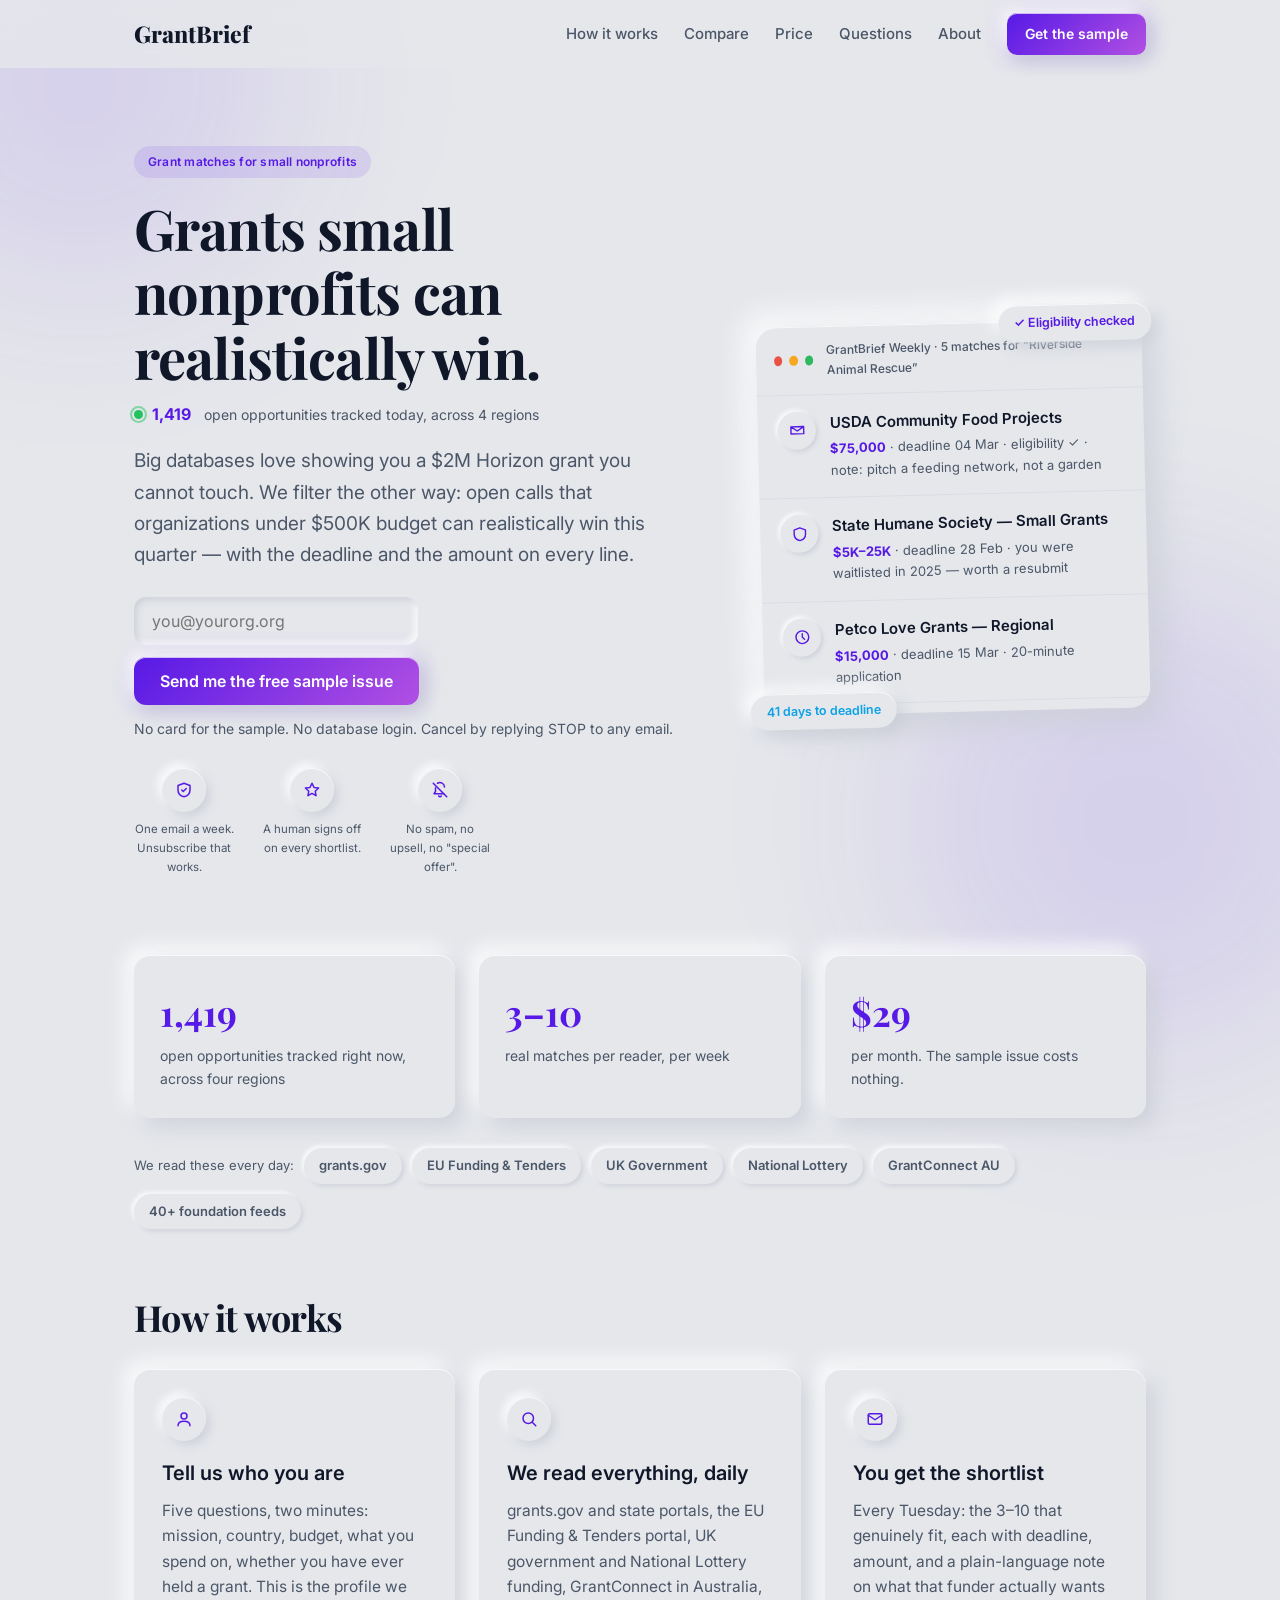
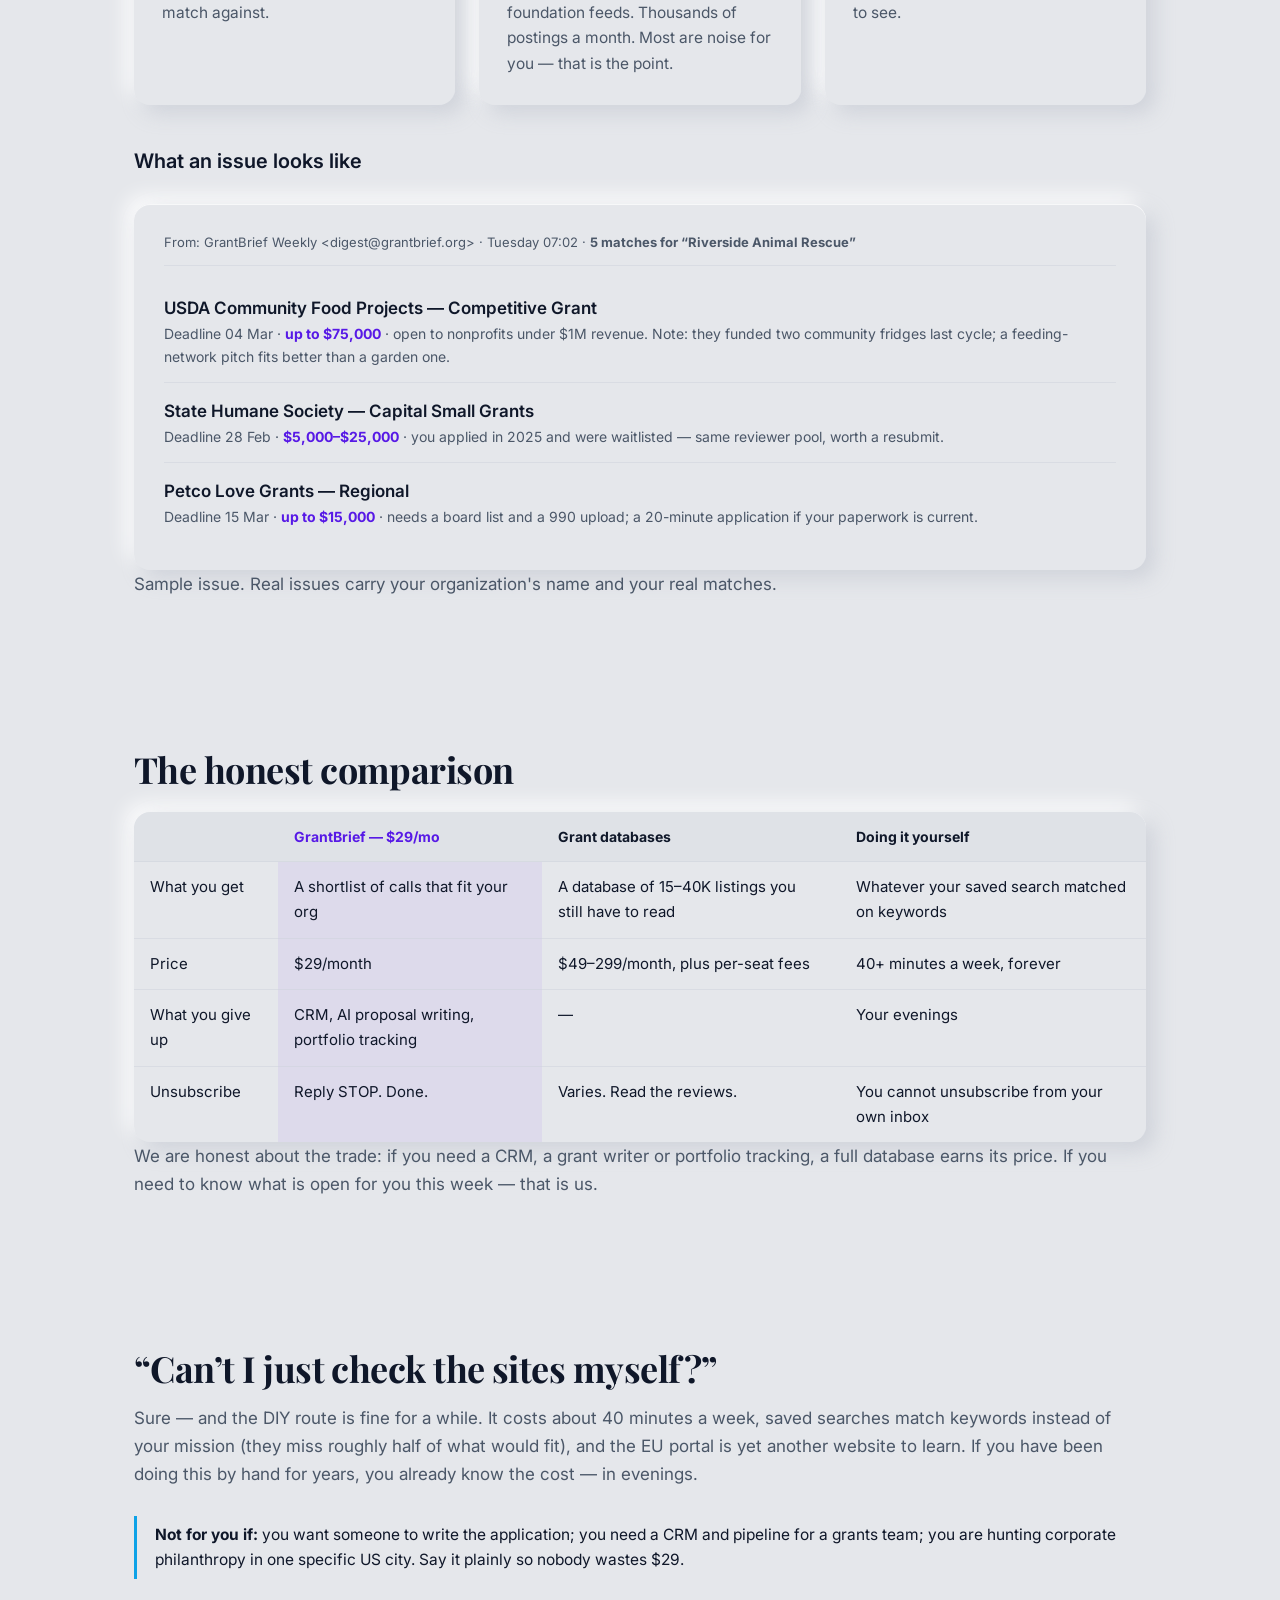
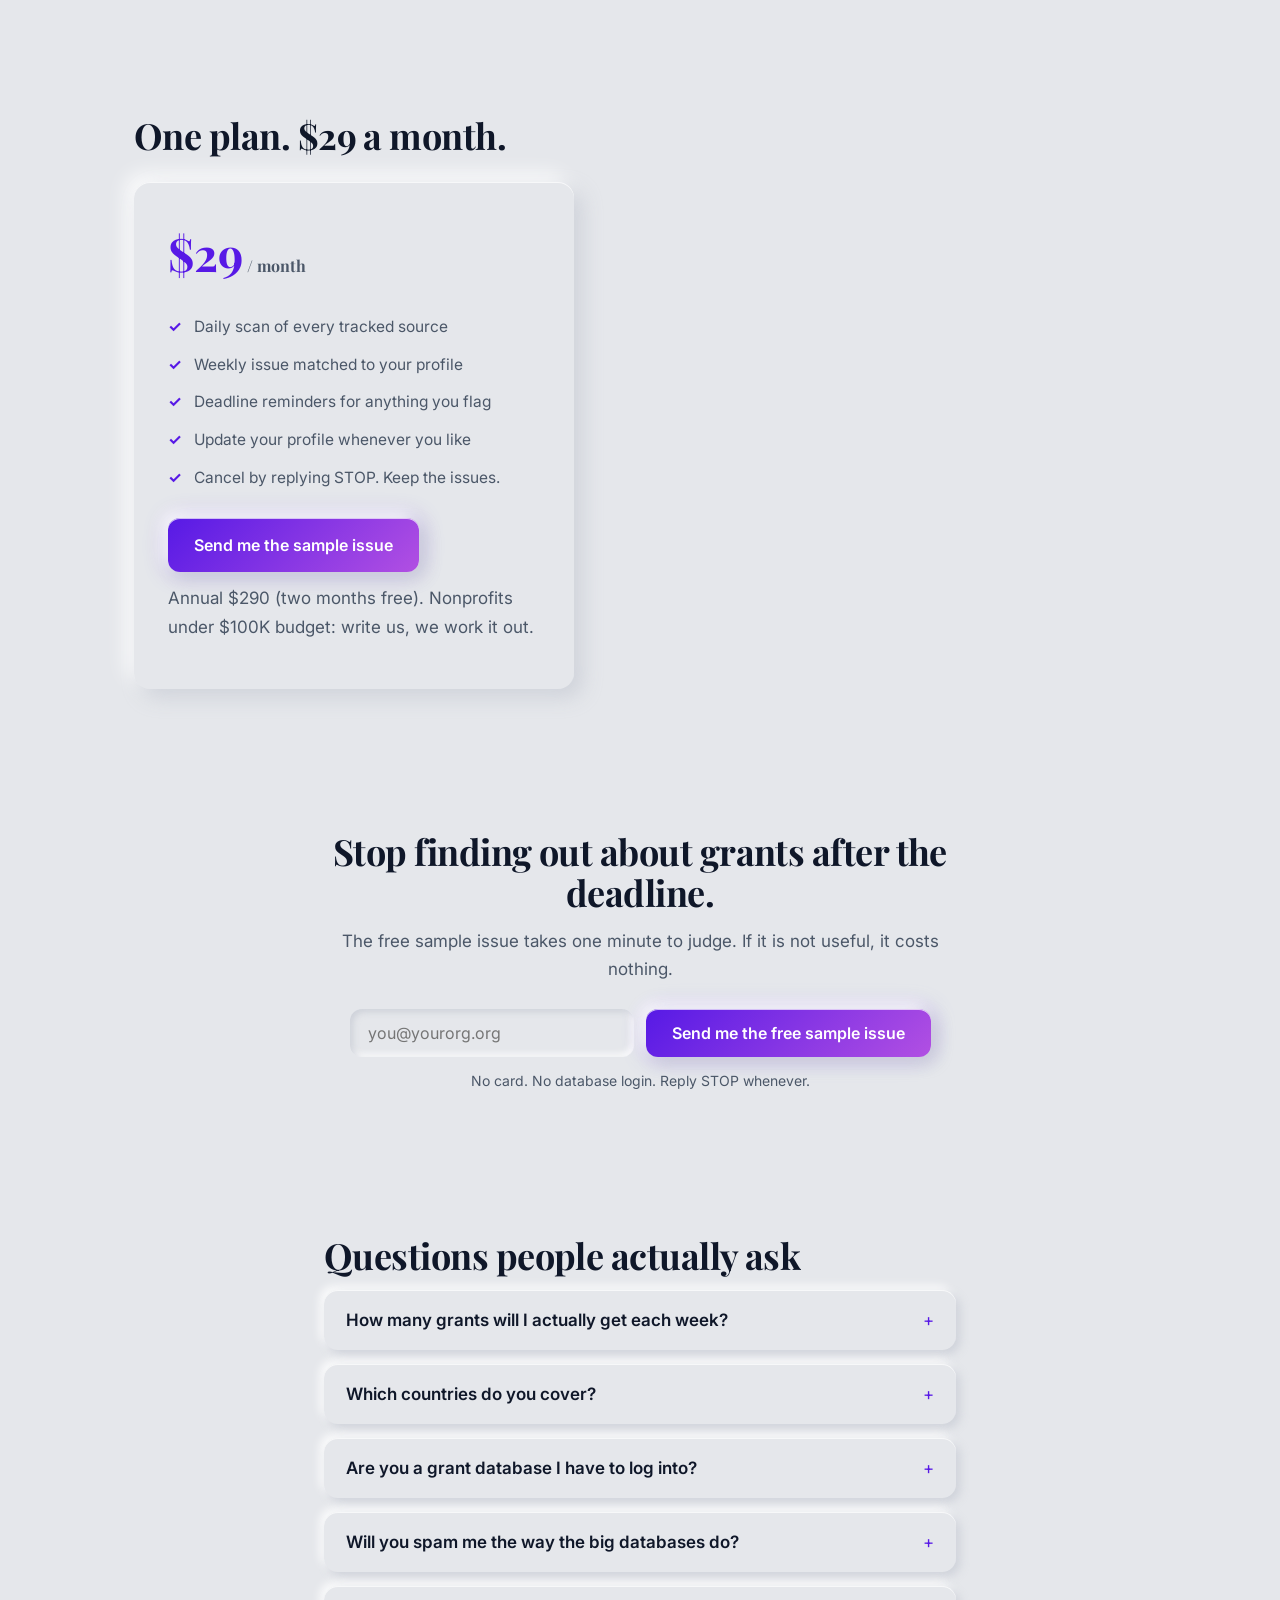
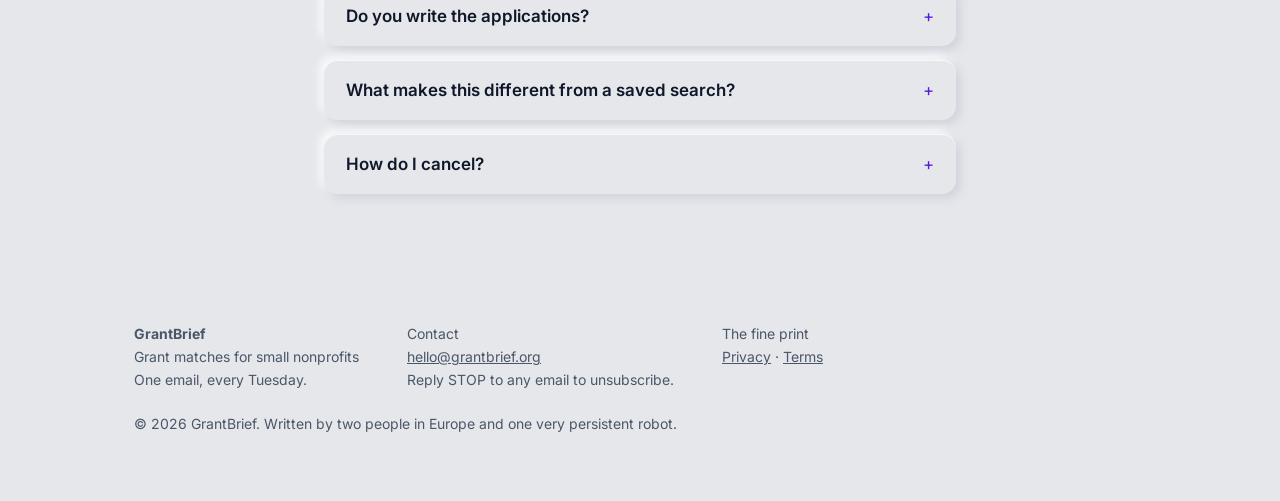
==== commit a09e1cf1: "update site [skip ci]" ====
--- a/index.html
+++ b/index.html
@@ -54,7 +54,7 @@
 <div><div class="mm-h">Petco Love Grants — Regional</div>
 <div class="mm-m"><b>$15,000</b> · deadline 15 Mar · 20-minute application</div></div></div>
 <div class="float-chip fc1">✓ Eligibility checked</div>
-<div class="float-chip fc2">⏳ 41 days to deadline</div>
+<div class="float-chip fc2">41 days to deadline</div>
 </div>
 </div></div>
 <div class="wrap"><div class="stats">
--- a/style.css
+++ b/style.css
@@ -124,6 +124,7 @@
   .radar{margin:0;max-width:260px}
   .steps,.stats{grid-template-columns:1fr}
   nav a{margin-left:14px}
+  nav a:not(.btn){display:none}
   table.cmp{display:block;overflow-x:auto}
   .mobile-cta{display:flex}
   body{padding-bottom:72px}
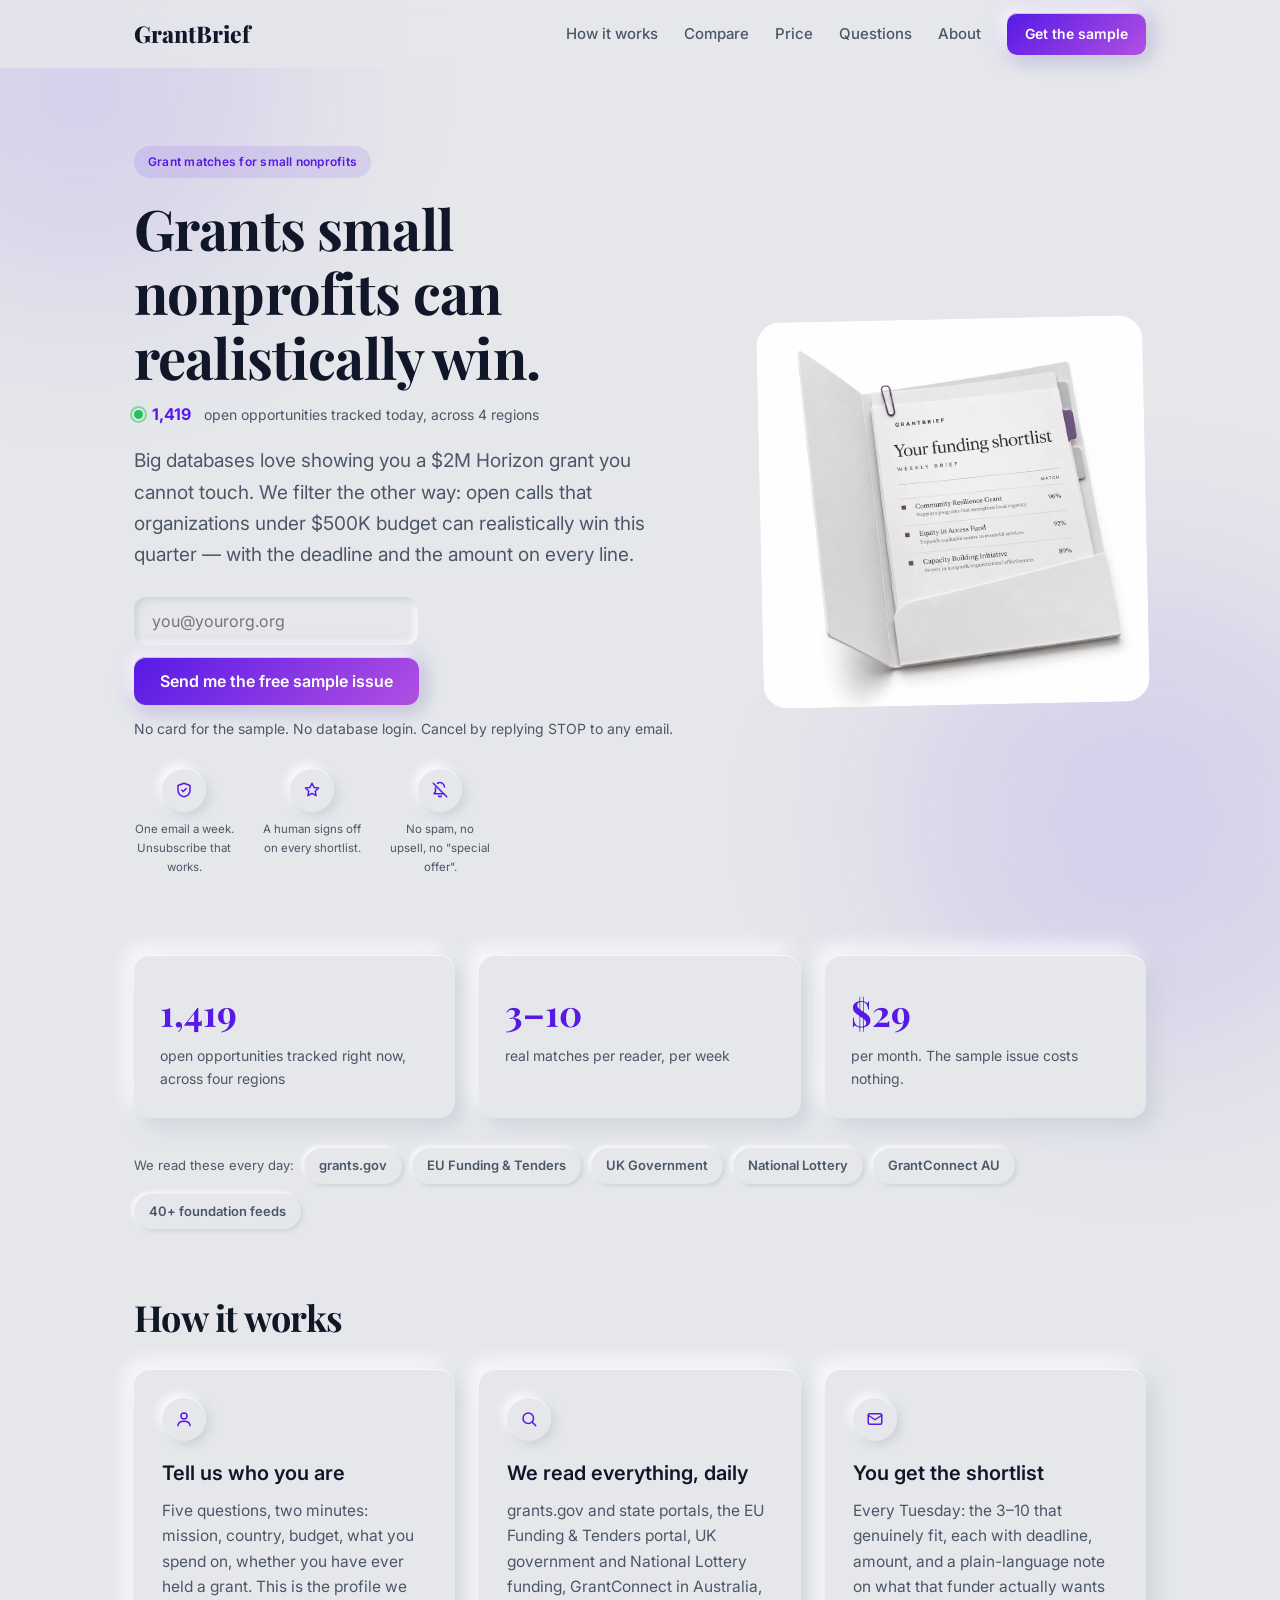
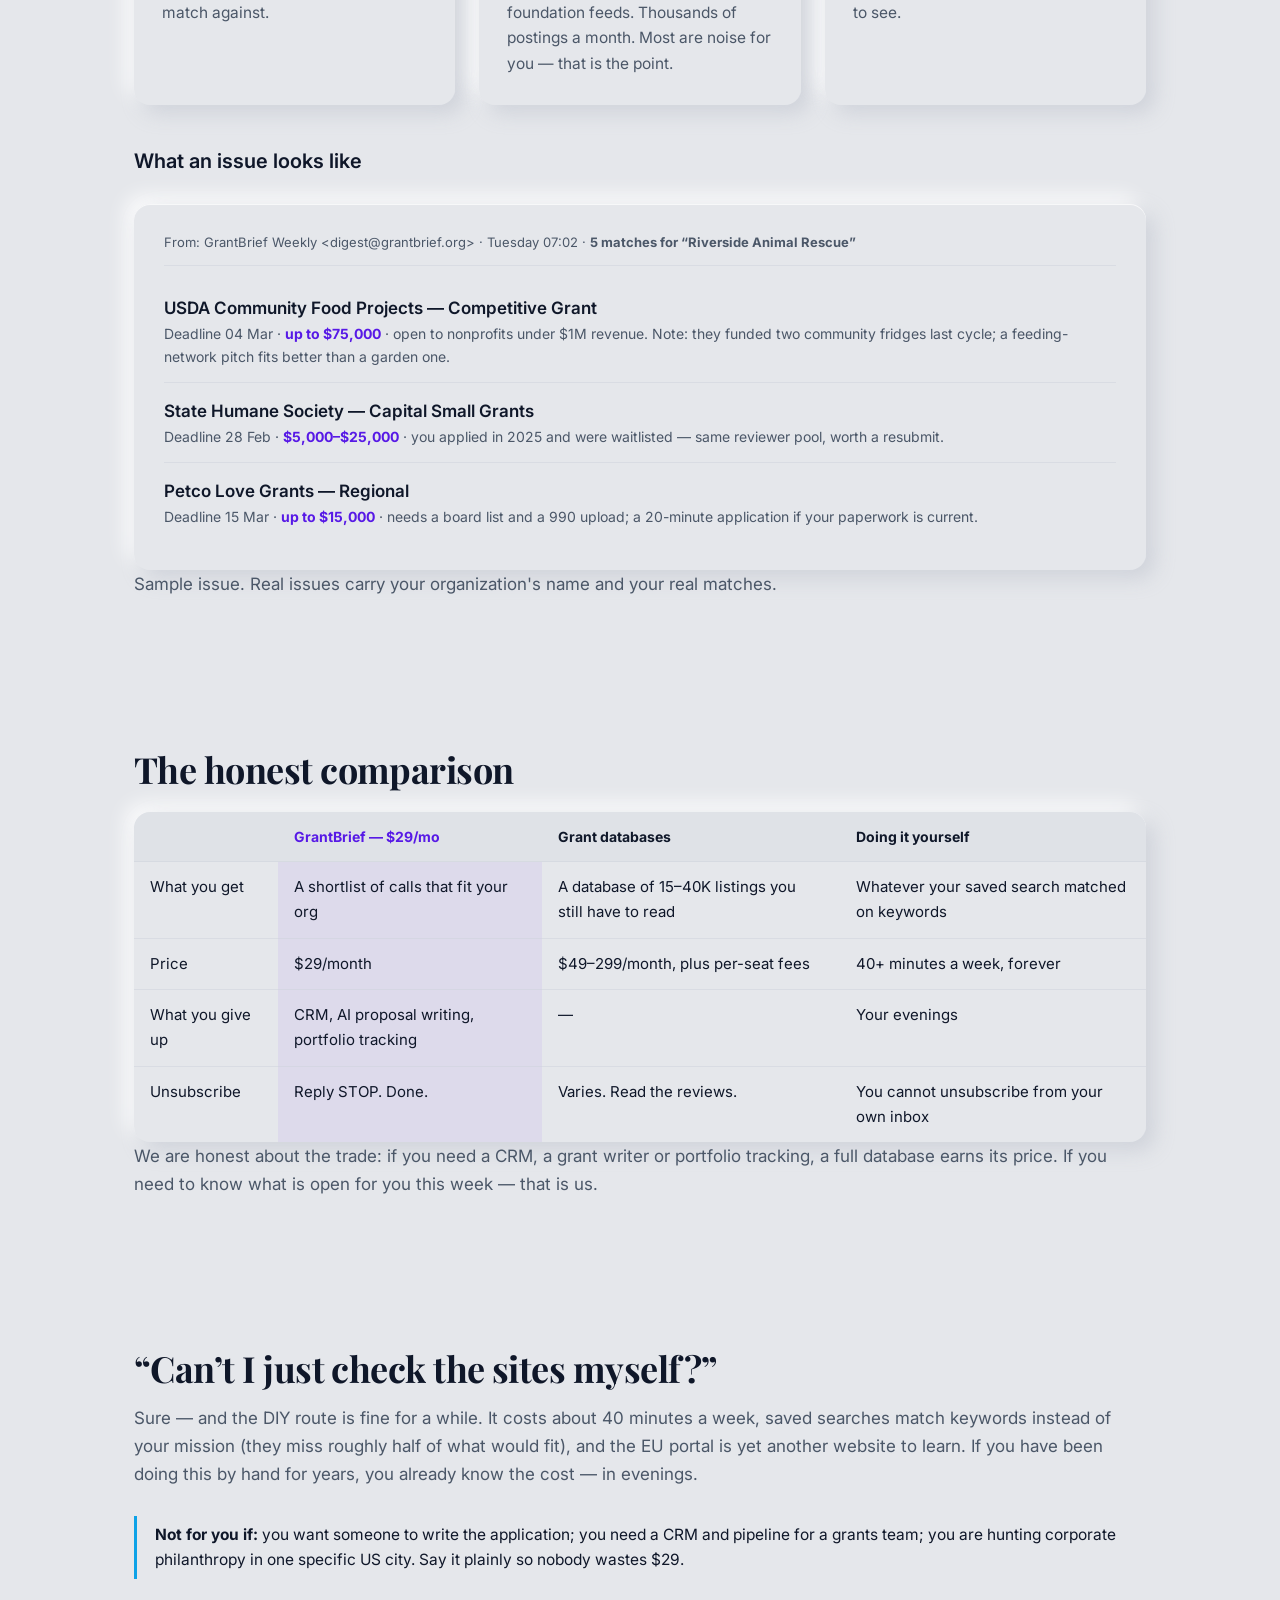
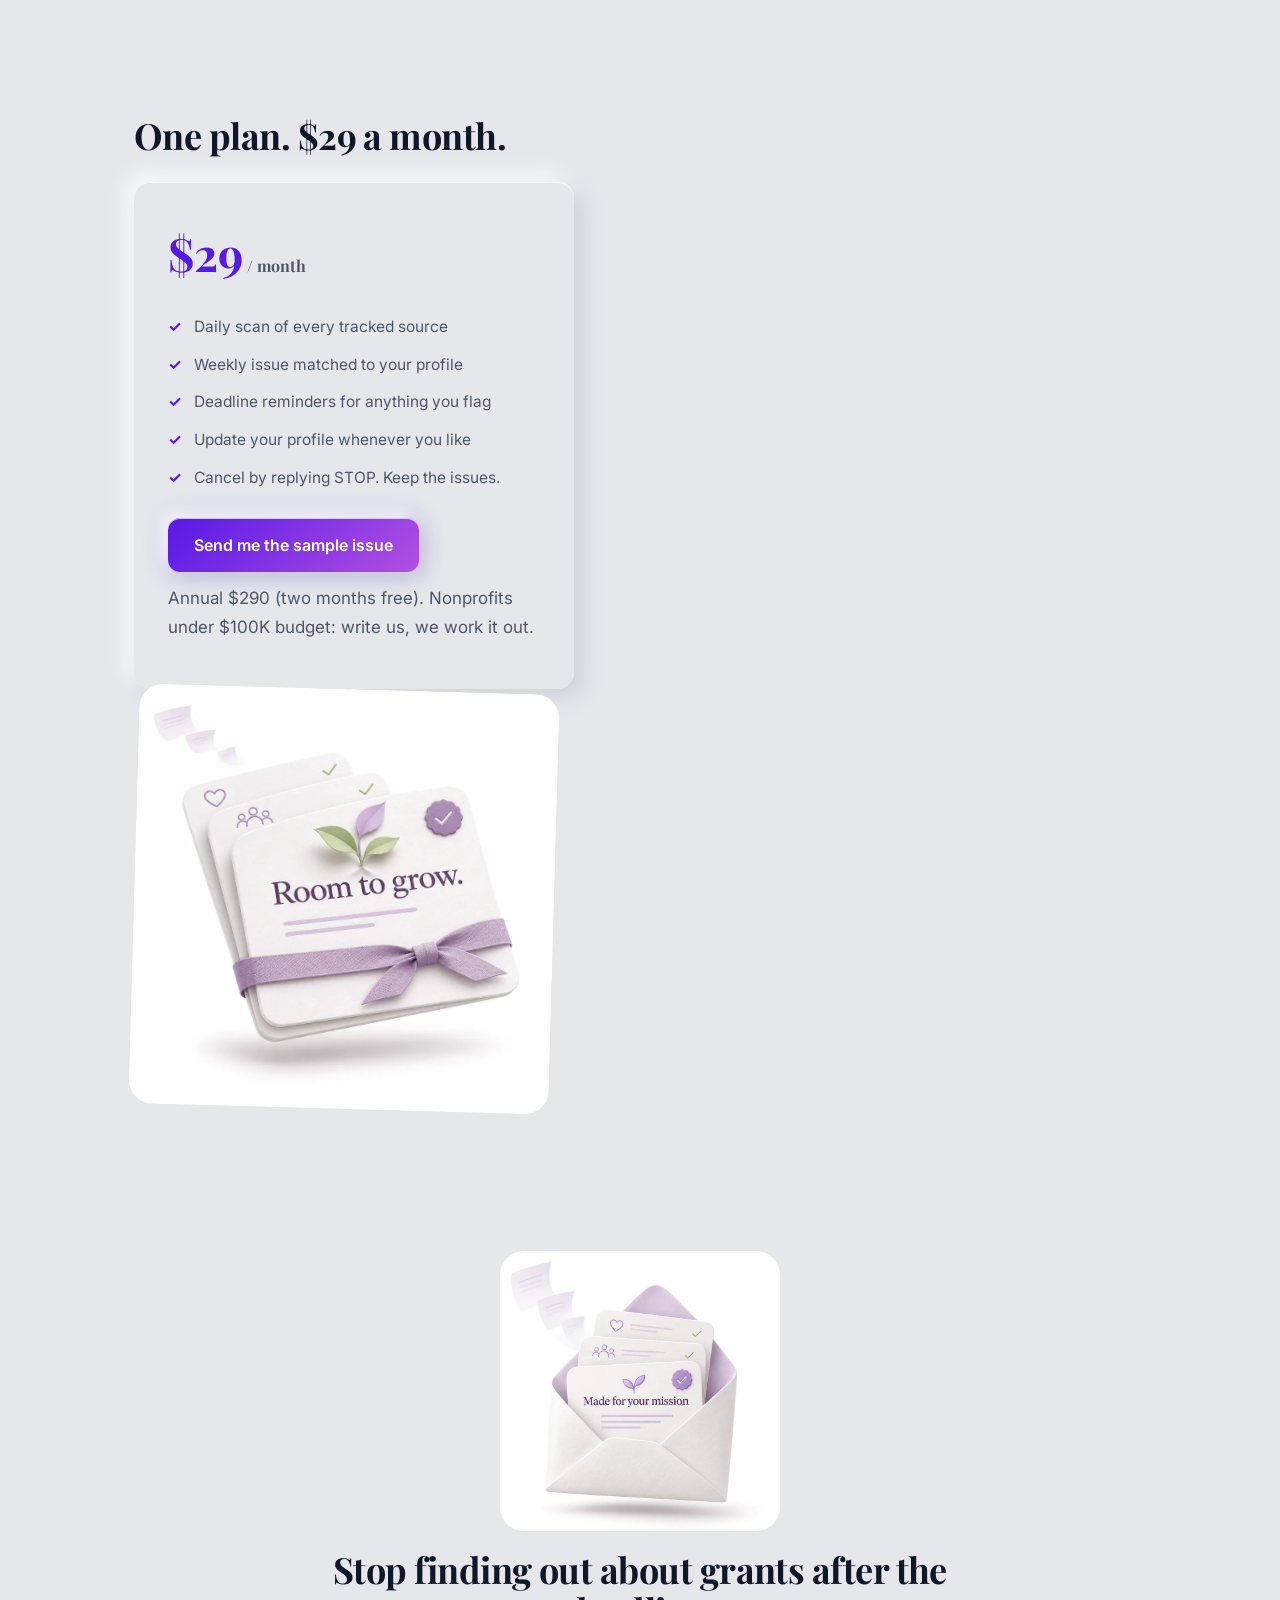
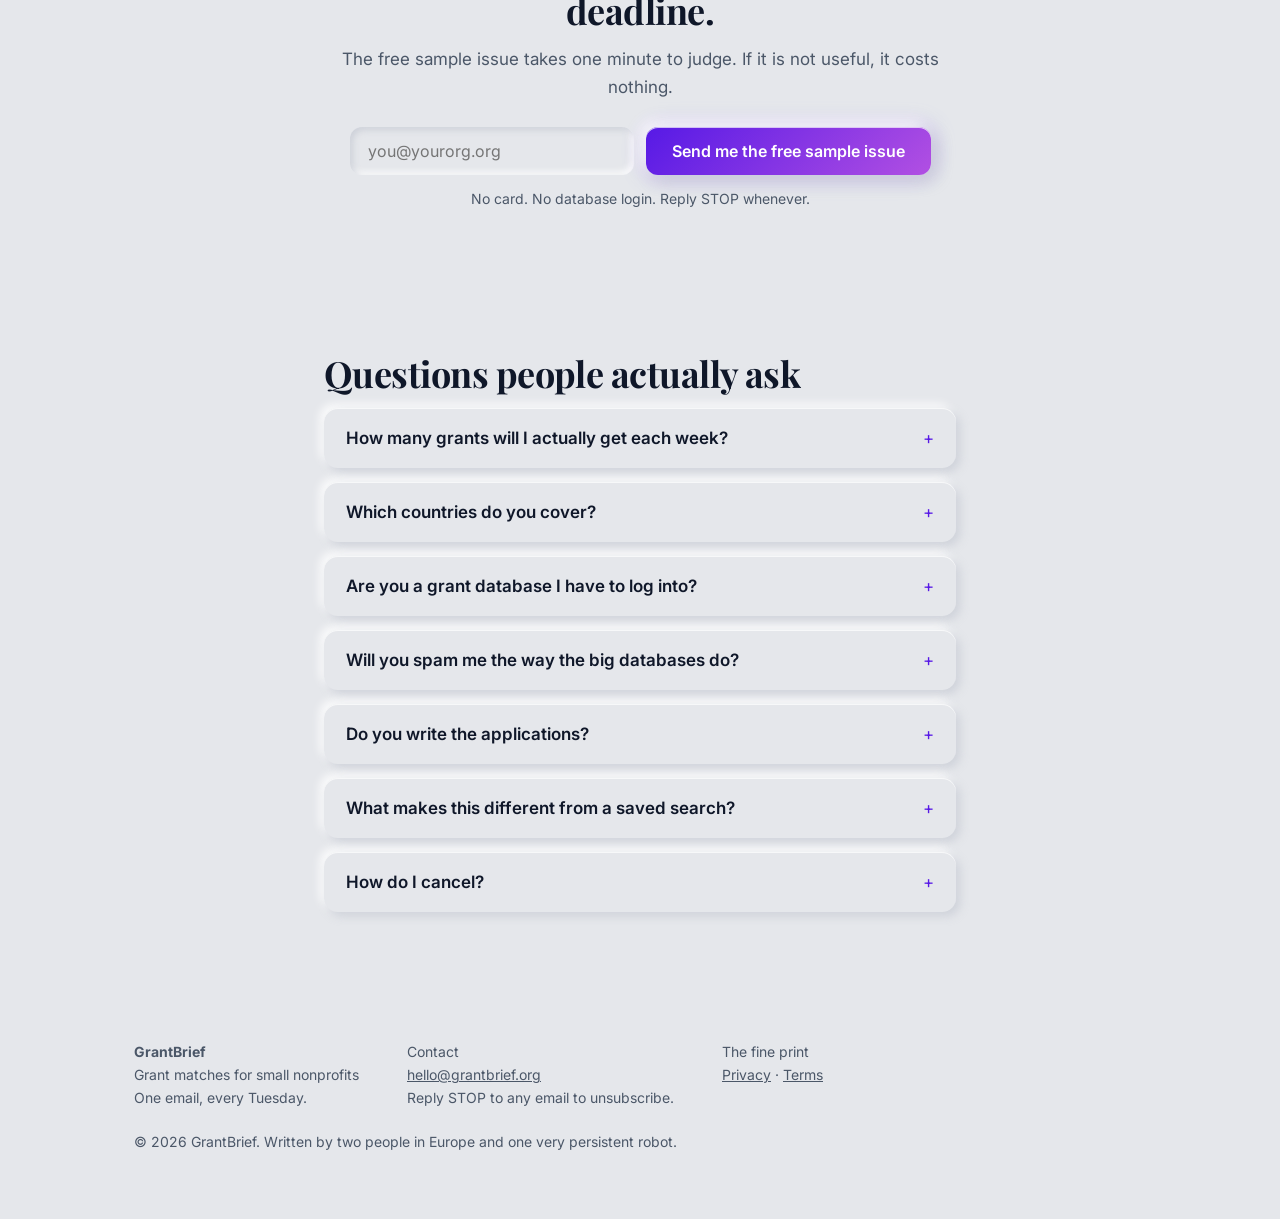
==== commit 64a51638: "update site [skip ci]" ====
--- a/index.html
+++ b/index.html
@@ -41,21 +41,7 @@
 <div class="t-item"><div class="well"><svg viewBox="0 0 24 24"><path d="M18 8a6 6 0 00-9.3-5M6 9v5l-2 3h13"/><path d="M3 3l18 18"/><path d="M10.3 20a2 2 0 003.4 0"/></svg></div>No spam, no upsell, no "special offer".</div>
 </div>
 </div>
-<div class="mailmock">
-<div class="mm-bar"><span class="dot r"></span><span class="dot y"></span><span class="dot g"></span>
-<span class="mm-sub">GrantBrief Weekly · 5 matches for “Riverside Animal Rescue”</span></div>
-<div class="mm-item"><div class="mm-ic"><svg viewBox="0 0 24 24"><path d="M3 7l9 6 9-6M3 7v10h18V7z"/></svg></div>
-<div><div class="mm-h">USDA Community Food Projects</div>
-<div class="mm-m"><b>$75,000</b> · deadline 04 Mar · eligibility ✓ · note: pitch a feeding network, not a garden</div></div></div>
-<div class="mm-item"><div class="mm-ic"><svg viewBox="0 0 24 24"><path d="M12 3l8 3v6c0 5-3.5 8-8 9-4.5-1-8-4-8-9V6z"/></svg></div>
-<div><div class="mm-h">State Humane Society — Small Grants</div>
-<div class="mm-m"><b>$5K–25K</b> · deadline 28 Feb · you were waitlisted in 2025 — worth a resubmit</div></div></div>
-<div class="mm-item"><div class="mm-ic"><svg viewBox="0 0 24 24"><circle cx="12" cy="12" r="9"/><path d="M12 7v5l3 3"/></svg></div>
-<div><div class="mm-h">Petco Love Grants — Regional</div>
-<div class="mm-m"><b>$15,000</b> · deadline 15 Mar · 20-minute application</div></div></div>
-<div class="float-chip fc1">✓ Eligibility checked</div>
-<div class="float-chip fc2">41 days to deadline</div>
-</div>
+<figure class="shot-wrap"><img class="shot" src="/img/hero-shortlist.webp" width="1100" height="1100" alt="GrantBrief weekly funding shortlist: three grants with match scores inside an open folder" loading="eager" fetchpriority="high"></figure>
 </div></div>
 <div class="wrap"><div class="stats">
 <div class="stat reveal"><div class="num">1,419</div><div class="lbl">open opportunities tracked right now, across four regions</div></div>
@@ -120,8 +106,11 @@
 <a class="btn" href="mailto:hello@grantbrief.org?subject=Send%20me%20the%20sample%20issue">Send me the sample issue</a>
 <p class="fine" style="margin-top:12px">Annual $290 (two months free). Nonprofits under $100K budget: write us, we work it out.</p>
 </div>
+<figure class="shot-wrap price-shot"><img class="shot" src="/img/room-to-grow.webp" width="900" height="900" alt="Three tied grant cards with a sprout: room to grow" loading="lazy"></figure>
+</div>
 </div></section>
 <section class="cta-band"><div class="wrap narrow" style="text-align:center">
+<img class="shot cta-shot" src="/img/mission-envelope.webp" width="900" height="900" alt="An envelope holding three matched grant cards, one reading Made for your mission" loading="lazy">
 <h2>Stop finding out about grants after the deadline.</h2>
 <p>The free sample issue takes one minute to judge. If it is not useful, it costs nothing.</p>
 <form class="cta js-signup" id="signup2" action="https://api.grantbrief.org/subscribe" method="post"><input type="email" name="email" placeholder="you@yourorg.org" required aria-label="Your email"><input type="hidden" name="src" value="smallnonprofitgrants.org"><button class="btn" type="submit">Send me the free sample issue</button></form>
--- a/style.css
+++ b/style.css
@@ -177,3 +177,12 @@
   padding:10px 16px;align-items:center;justify-content:space-between;font-weight:600;font-size:15px;
   transform:translateY(140%);transition:transform .35s cubic-bezier(.4,0,.2,1)}
 .mobile-cta.show{transform:none}
+
+/* — v3: brand imagery — */
+.shot-wrap{margin:0;position:relative}
+.shot{width:100%;height:auto;display:block;border-radius:24px;mix-blend-mode:multiply}
+.hero .shot-wrap{transform:rotate(-1.2deg)}
+.cta-shot{width:min(280px,60vw);margin:0 auto 18px}
+.price-wrap{display:grid;grid-template-columns:440px 1fr;gap:40px;align-items:center}
+.price-shot{transform:rotate(1.6deg);max-width:420px}
+@media(max-width:860px){.price-wrap{grid-template-columns:1fr}.price-shot{max-width:300px;margin:0 auto}}
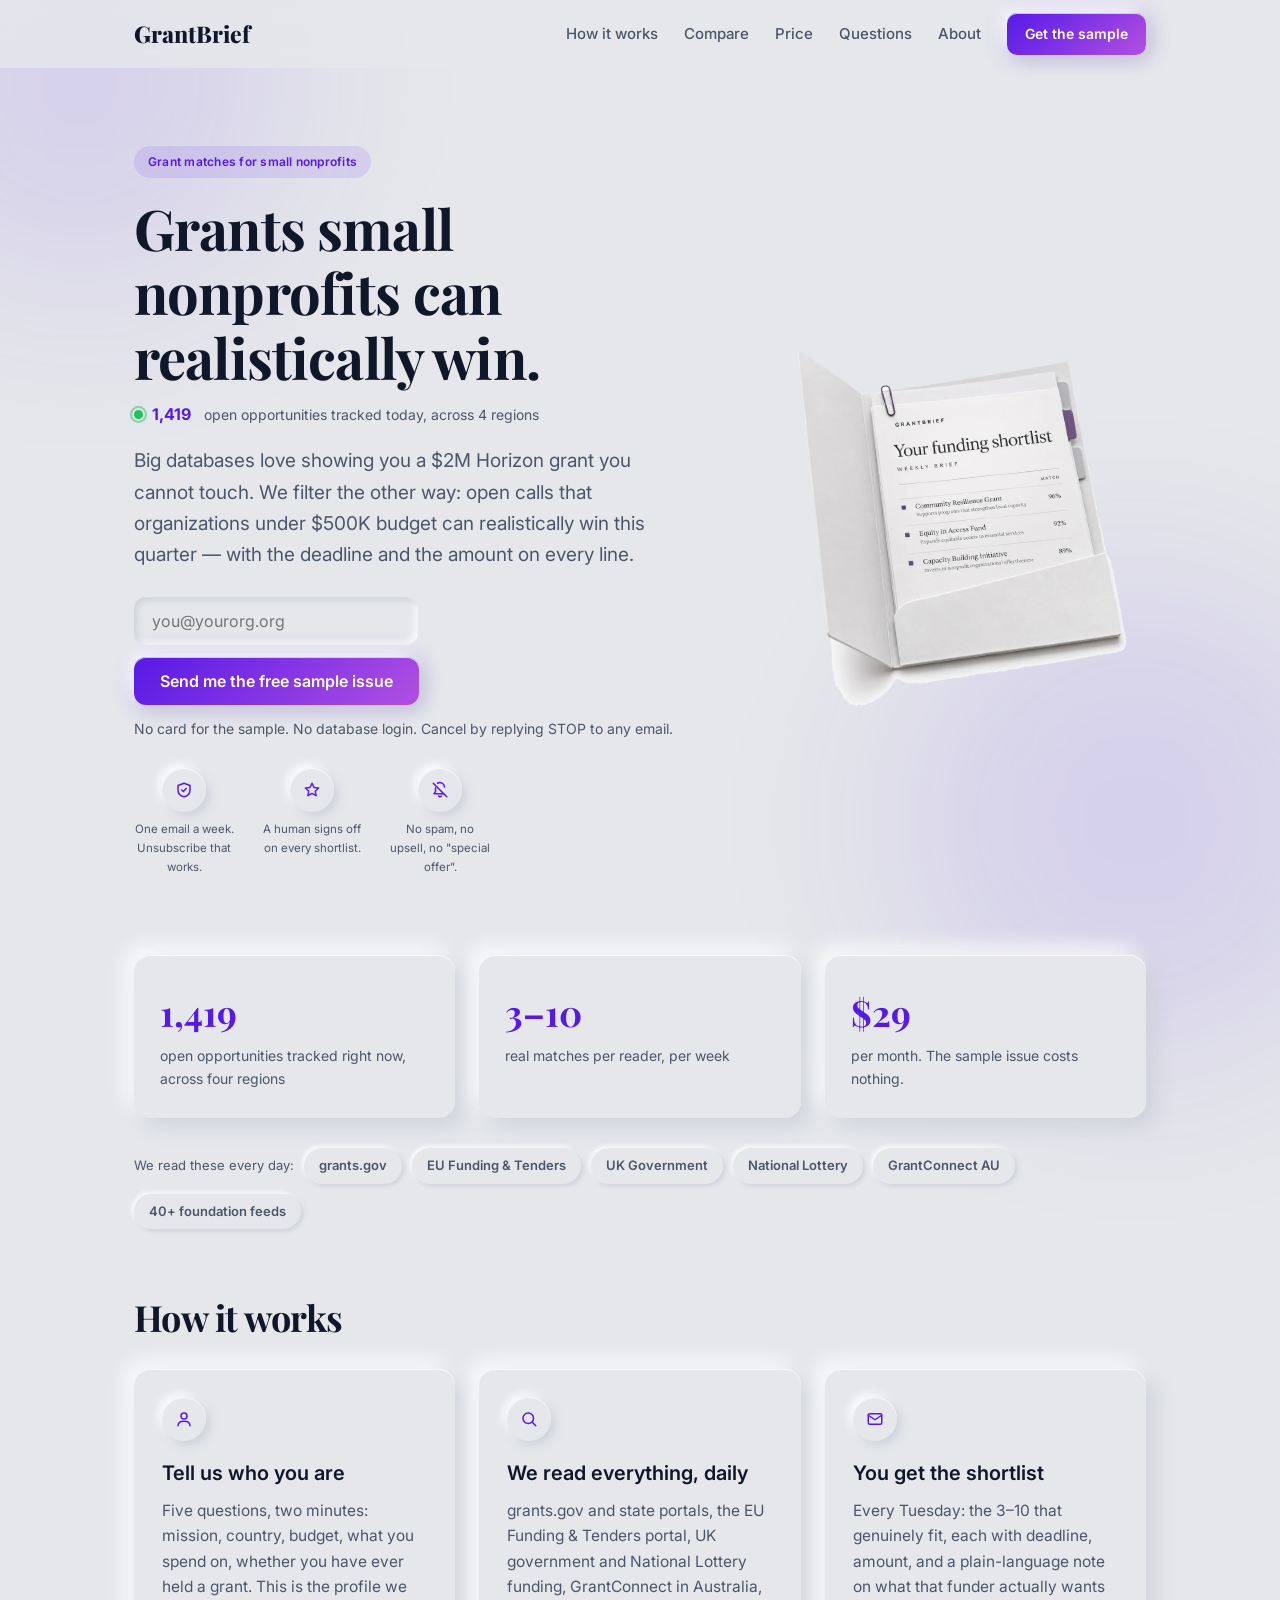
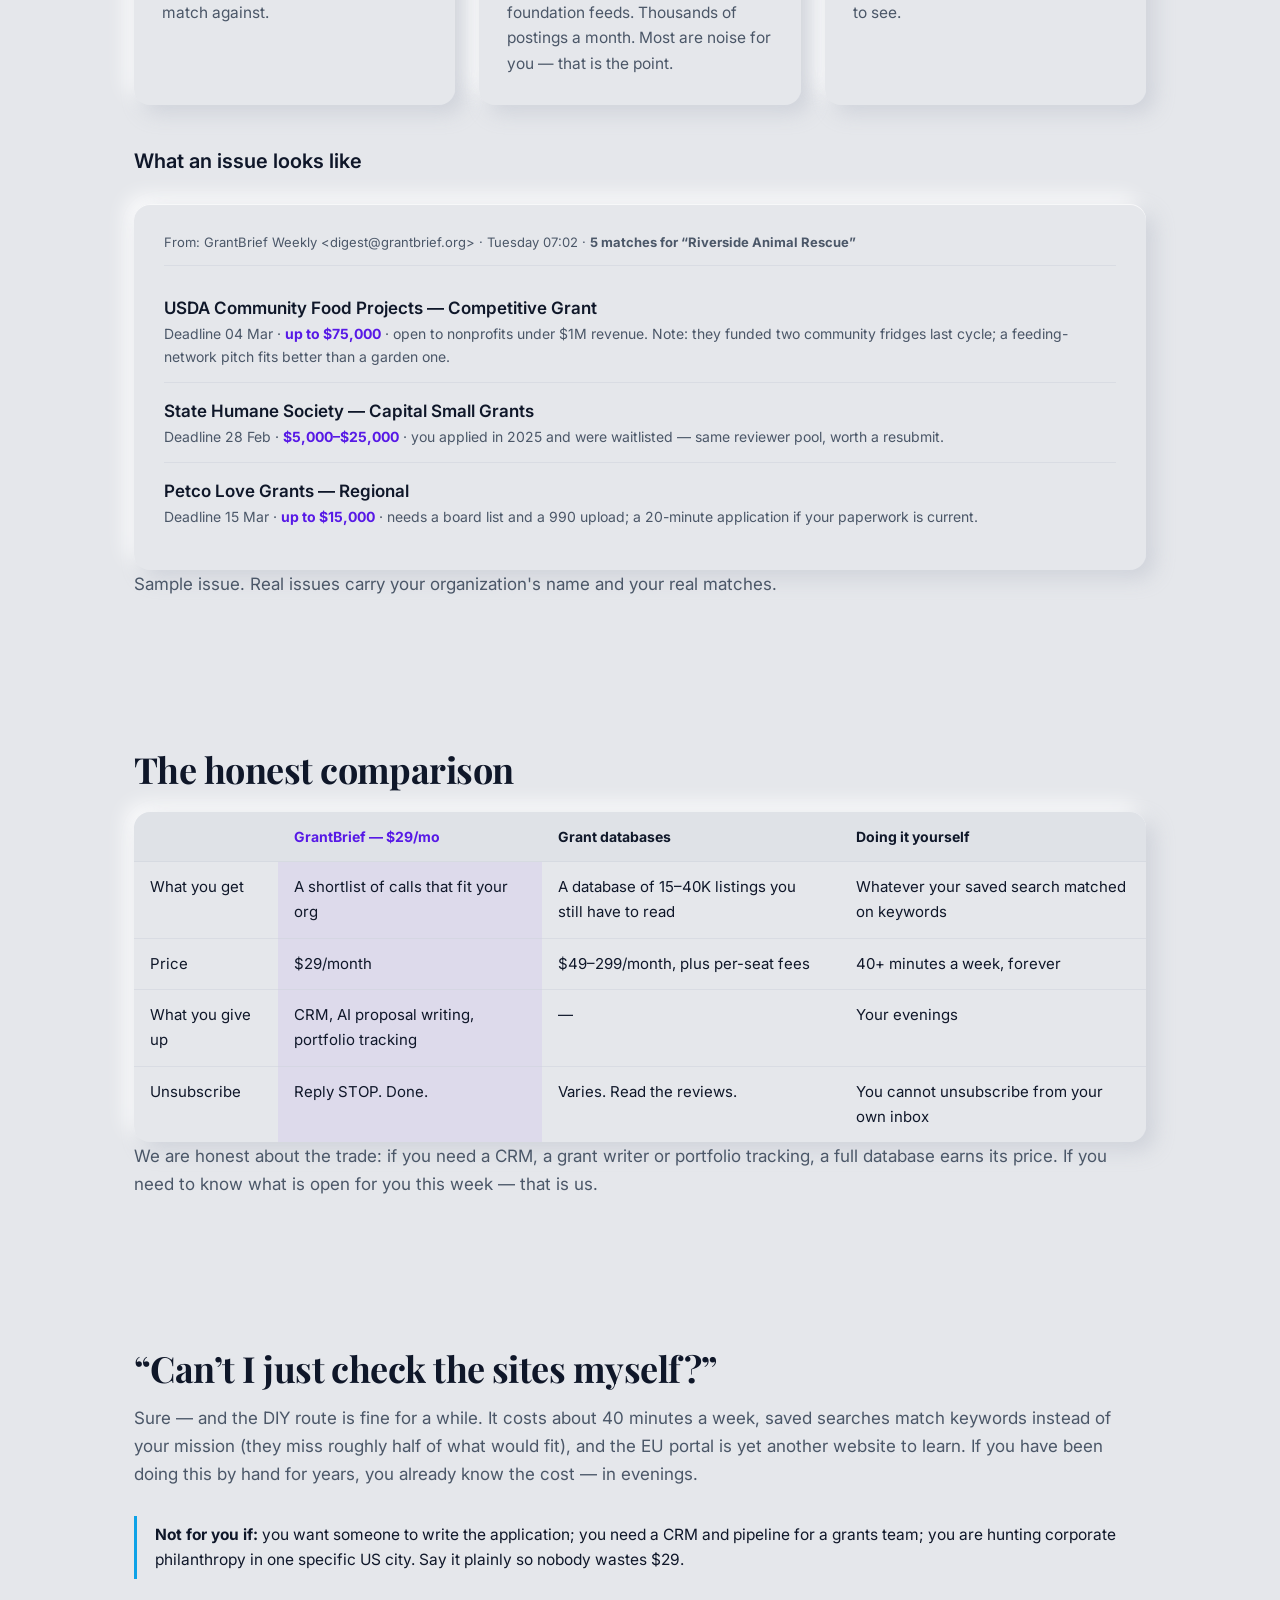
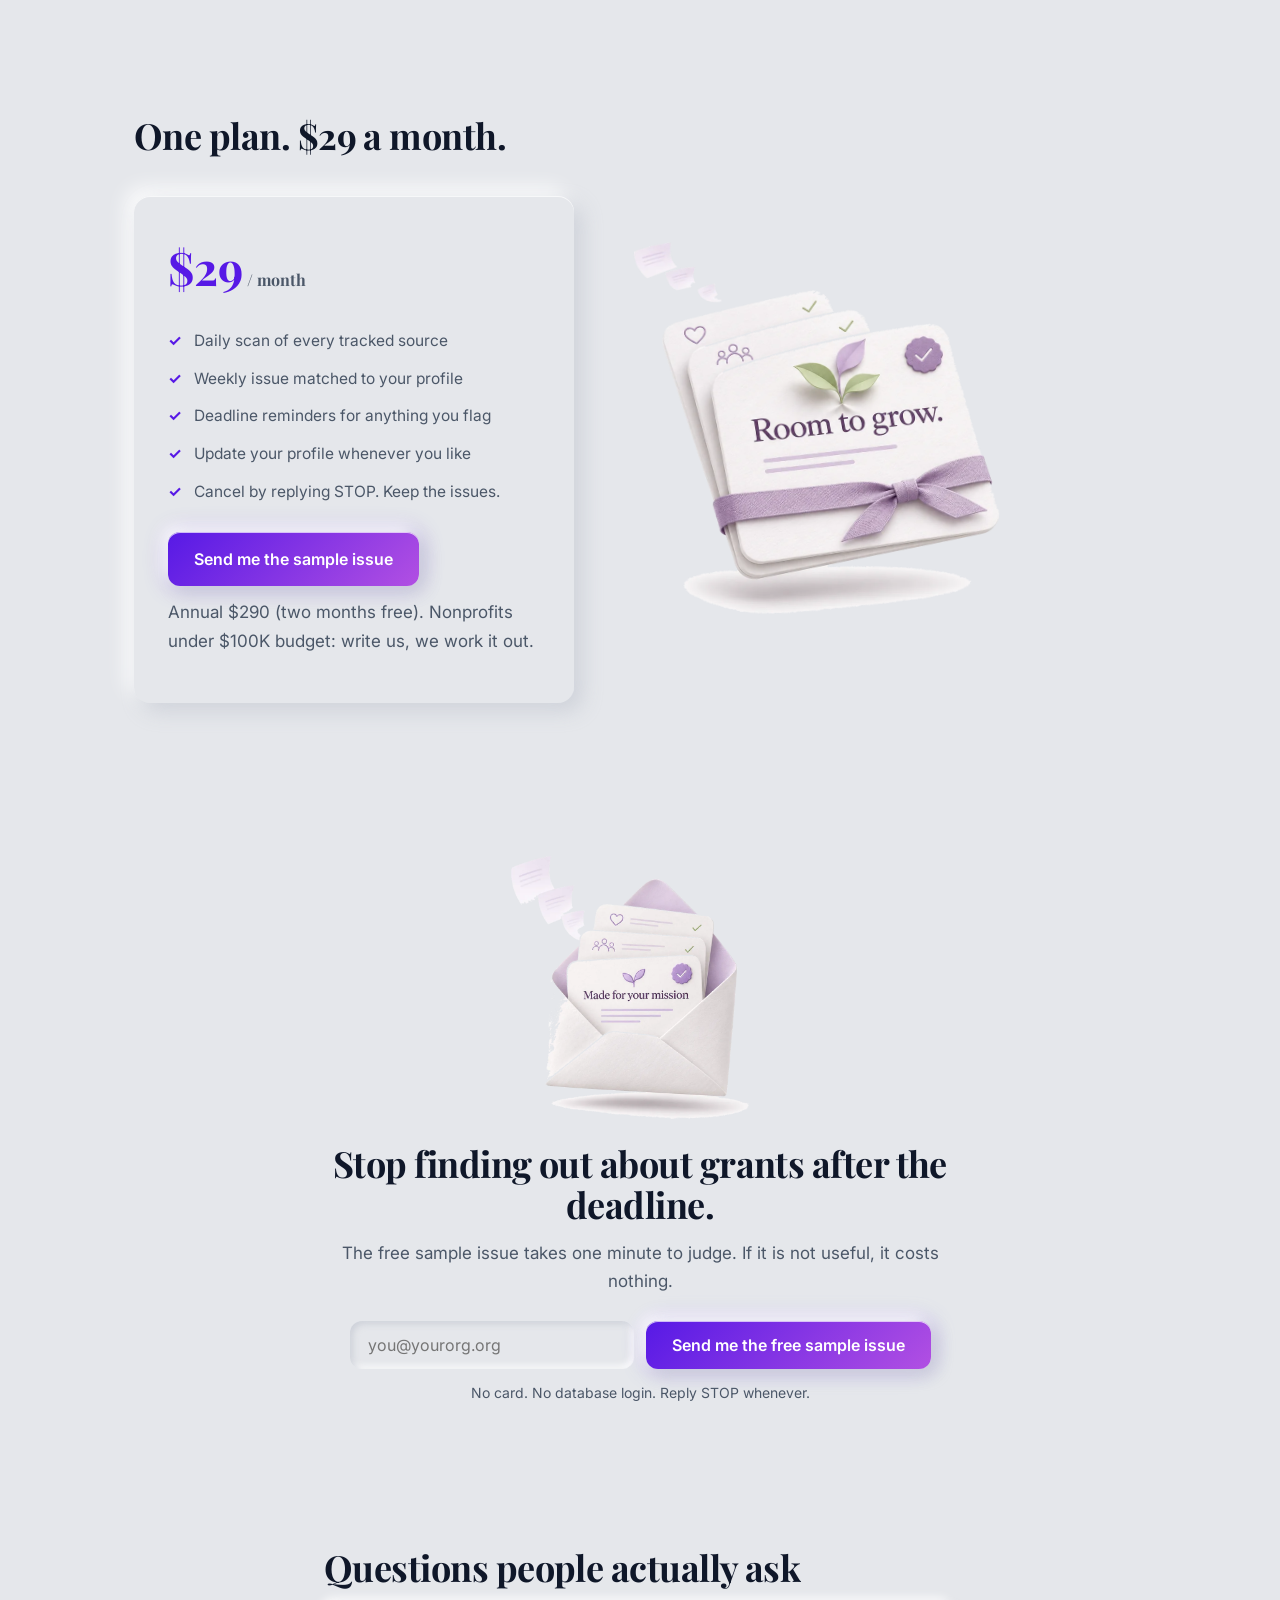
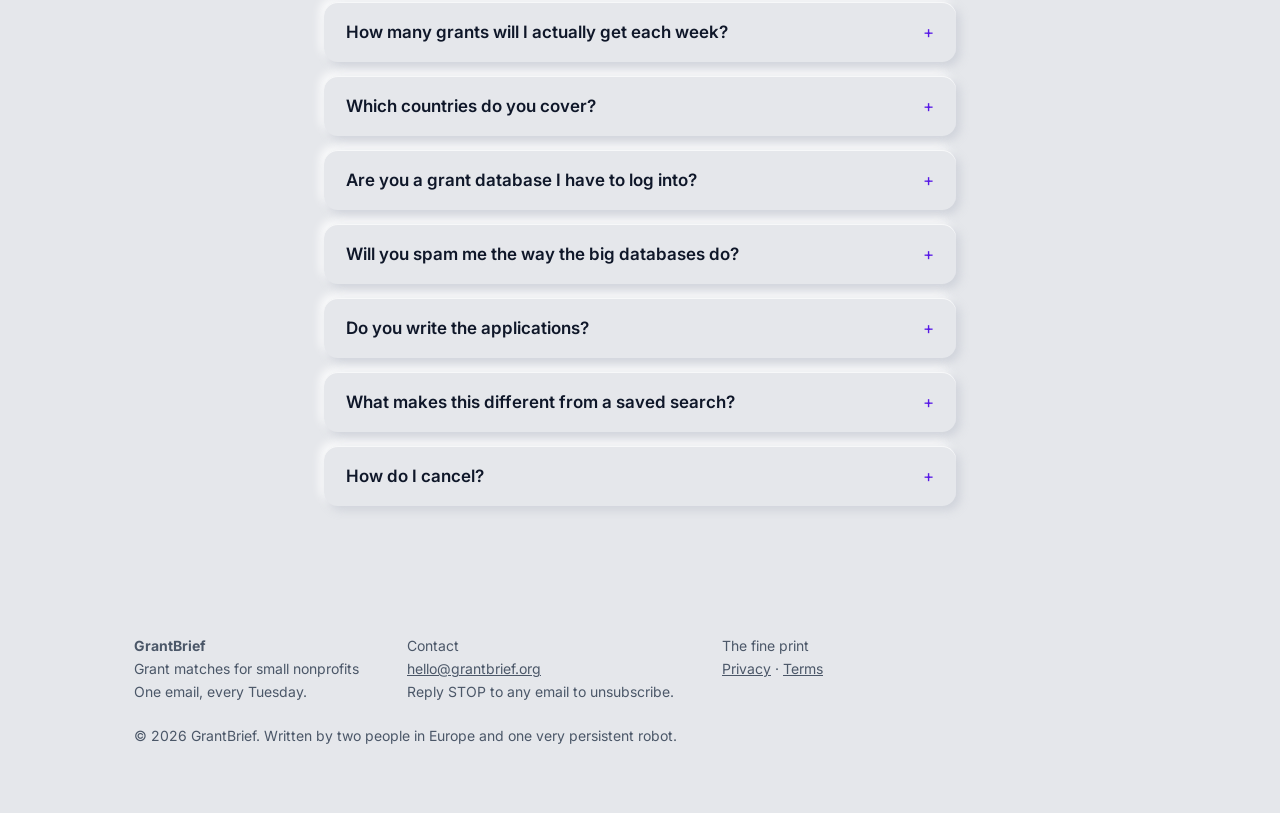
==== commit 687d3cfc: "update site [skip ci]" ====
--- a/index.html
+++ b/index.html
@@ -94,6 +94,7 @@
 </div></section>
 <section id="pricing"><div class="wrap">
 <h2>One plan. $29 a month.</h2>
+<div class="price-wrap">
 <div class="price-card reveal">
 <div class="p">$29<small> / month</small></div>
 <ul>
--- a/style.css
+++ b/style.css
@@ -27,11 +27,12 @@
 html{scroll-behavior:smooth}
 body{background:var(--neo-bg);color:var(--ink);font-family:var(--sans);
   font-size:17px;line-height:1.65;-webkit-font-smoothing:antialiased;position:relative;overflow-x:hidden}
-body::before,body::after{content:"";position:fixed;border-radius:50%;pointer-events:none;z-index:0;
+body::before,body::after{content:"";position:fixed;border-radius:50%;pointer-events:none;z-index:-1;
   background:hsl(var(--primary) / .10);filter:blur(90px)}
 body::before{width:26rem;height:26rem;top:-8rem;left:-8rem}
 body::after{width:30rem;height:30rem;bottom:-10rem;right:-6rem}
-header.site,.wrap{position:relative;z-index:1}
+header.site{position:relative;z-index:1}
+.wrap{position:relative}
 .wrap{max-width:1060px;margin:0 auto;padding:0 24px}
 .narrow{max-width:680px}
 a{color:hsl(var(--primary))}
@@ -180,9 +181,10 @@
 
 /* — v3: brand imagery — */
 .shot-wrap{margin:0;position:relative}
-.shot{width:100%;height:auto;display:block;border-radius:24px;mix-blend-mode:multiply}
-.hero .shot-wrap{transform:rotate(-1.2deg)}
+.shot{width:100%;height:auto;display:block}
+.hero .shot{transform:rotate(-1.2deg)}
 .cta-shot{width:min(280px,60vw);margin:0 auto 18px}
 .price-wrap{display:grid;grid-template-columns:440px 1fr;gap:40px;align-items:center}
-.price-shot{transform:rotate(1.6deg);max-width:420px}
+.price-shot{max-width:420px}
+.price-shot .shot{transform:rotate(1.6deg)}
 @media(max-width:860px){.price-wrap{grid-template-columns:1fr}.price-shot{max-width:300px;margin:0 auto}}
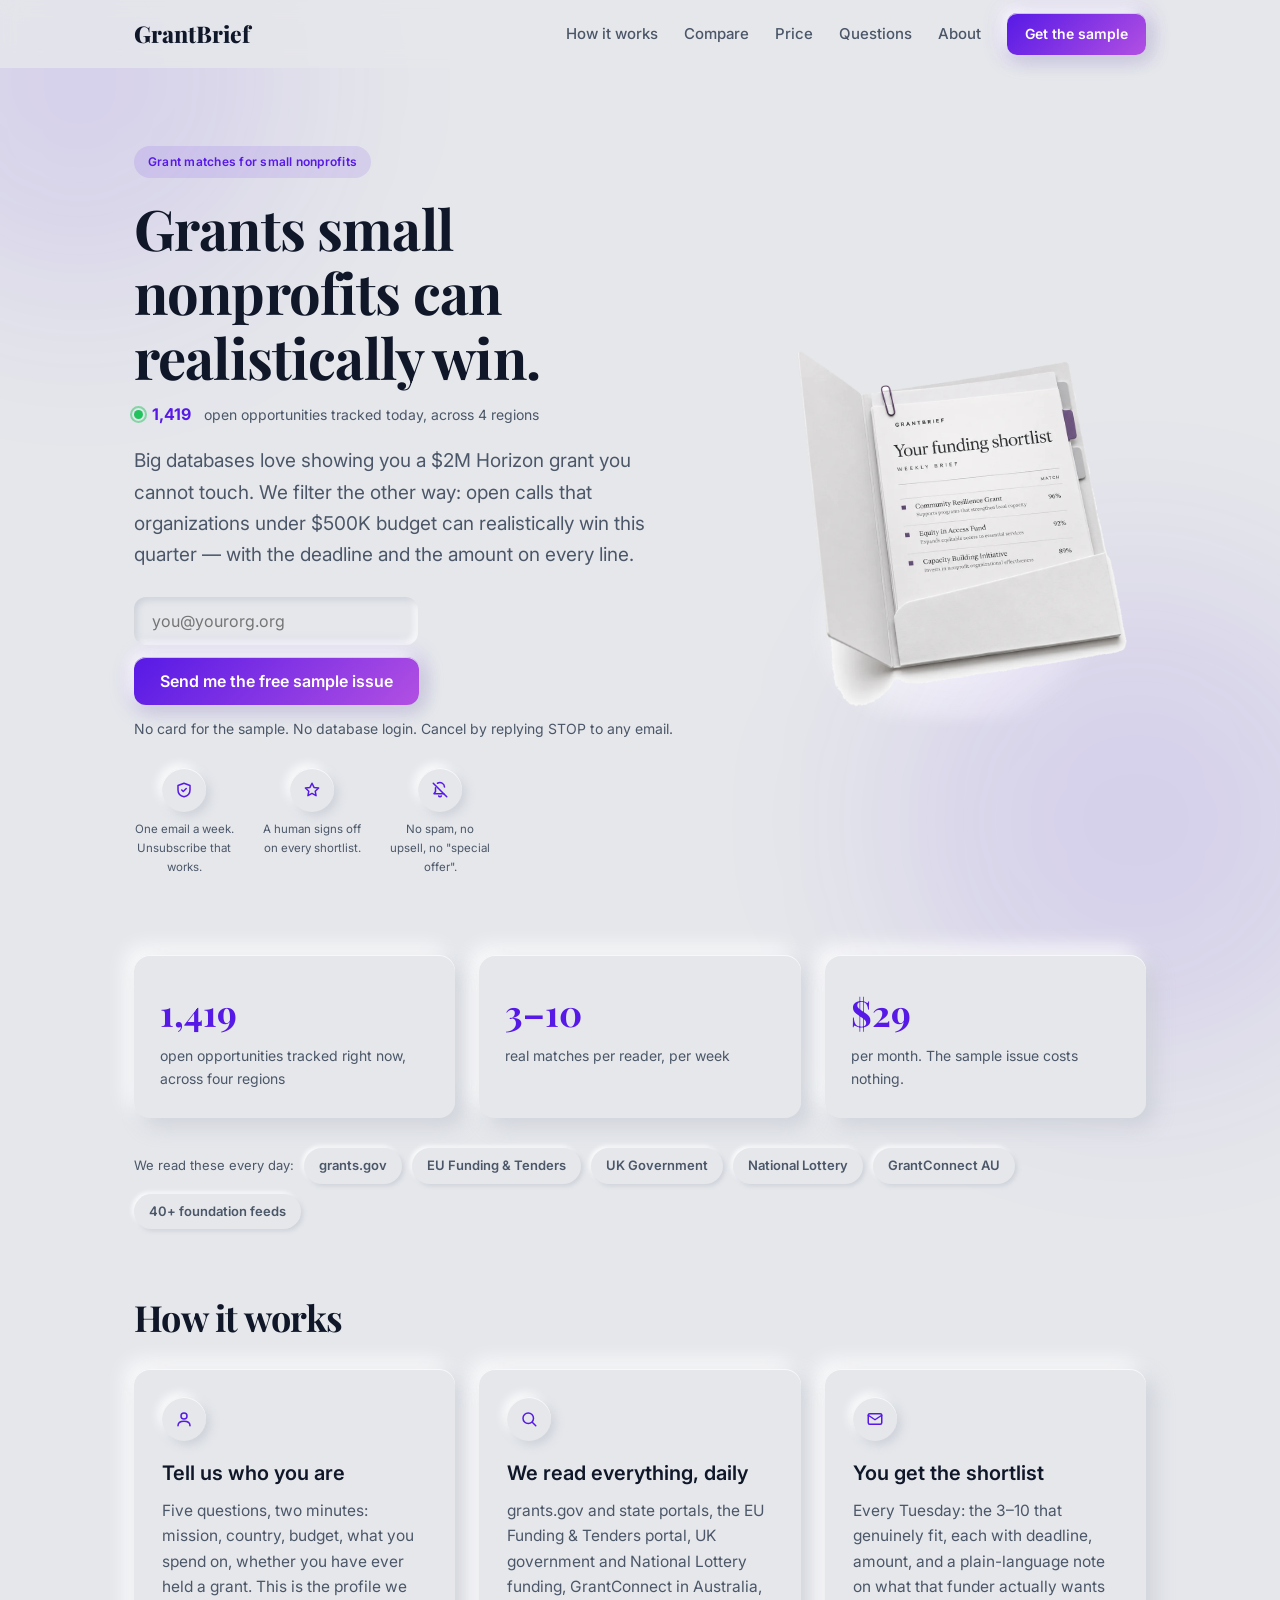
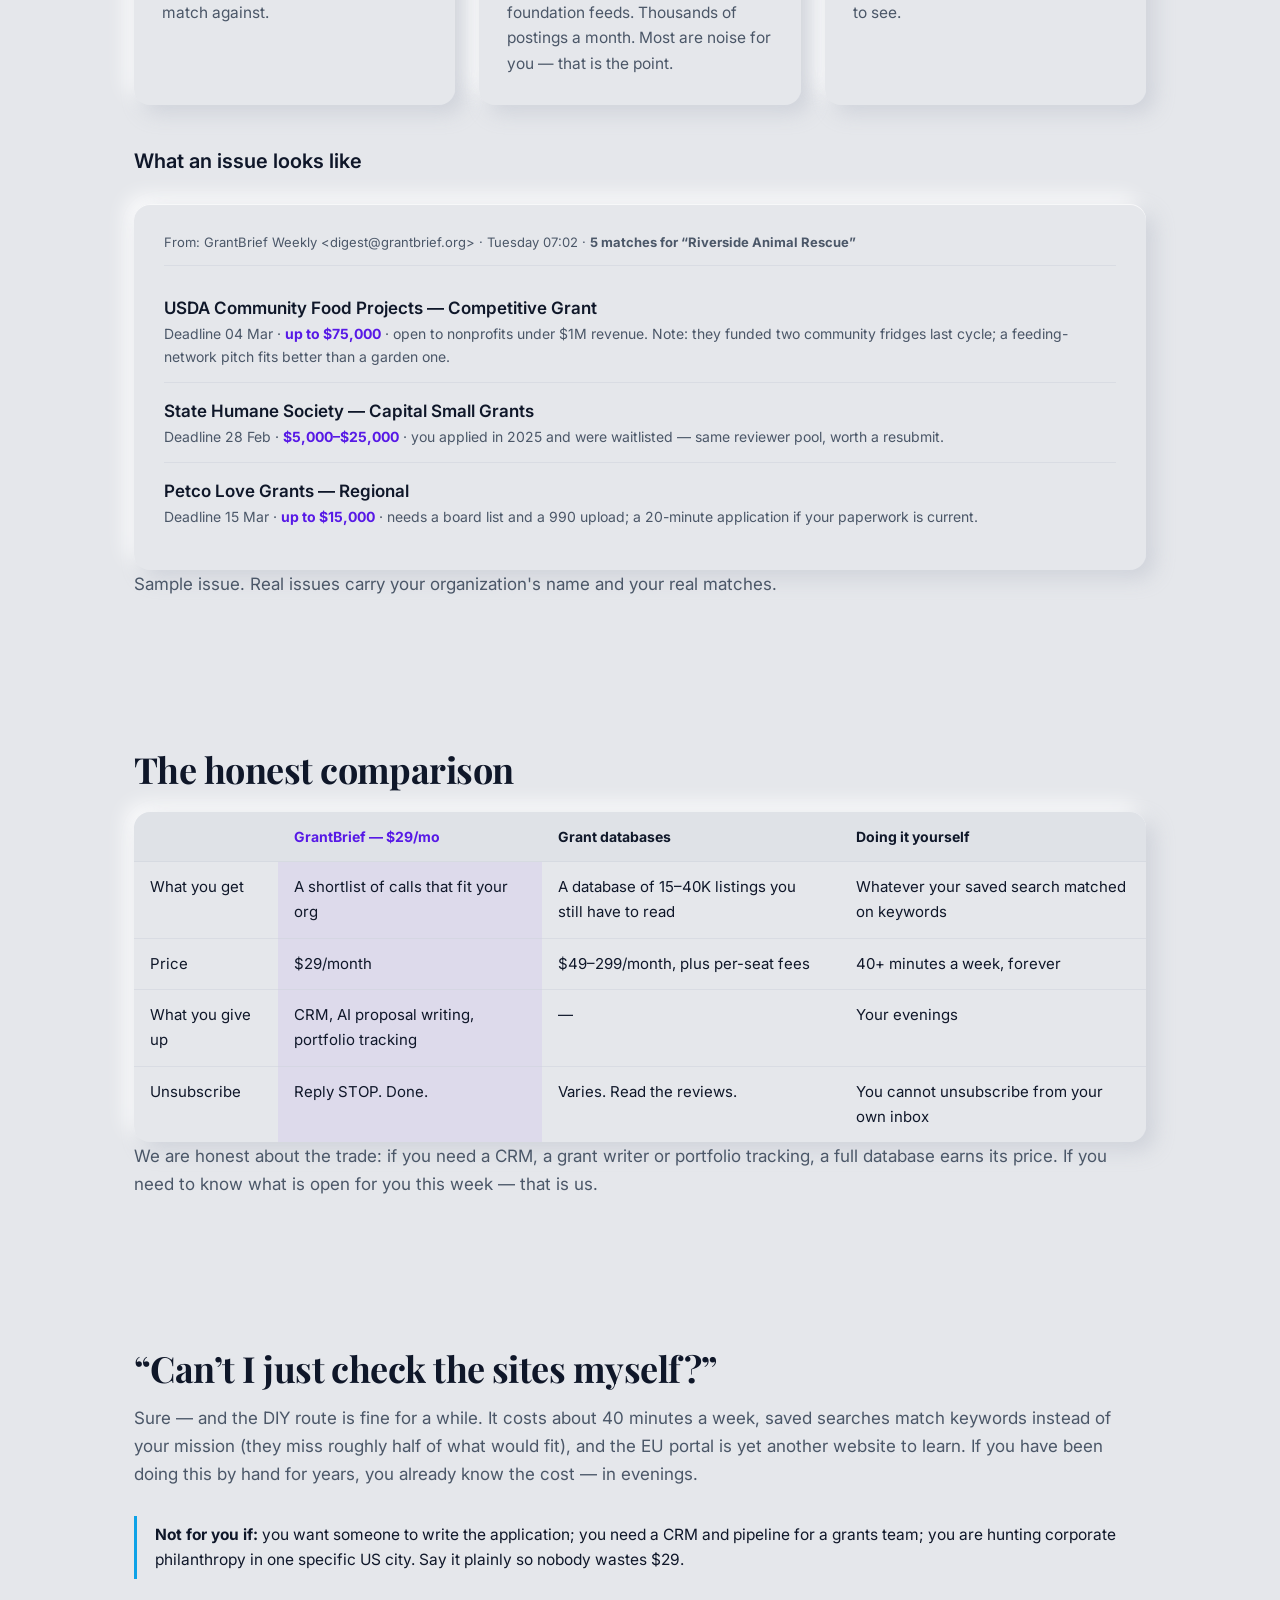
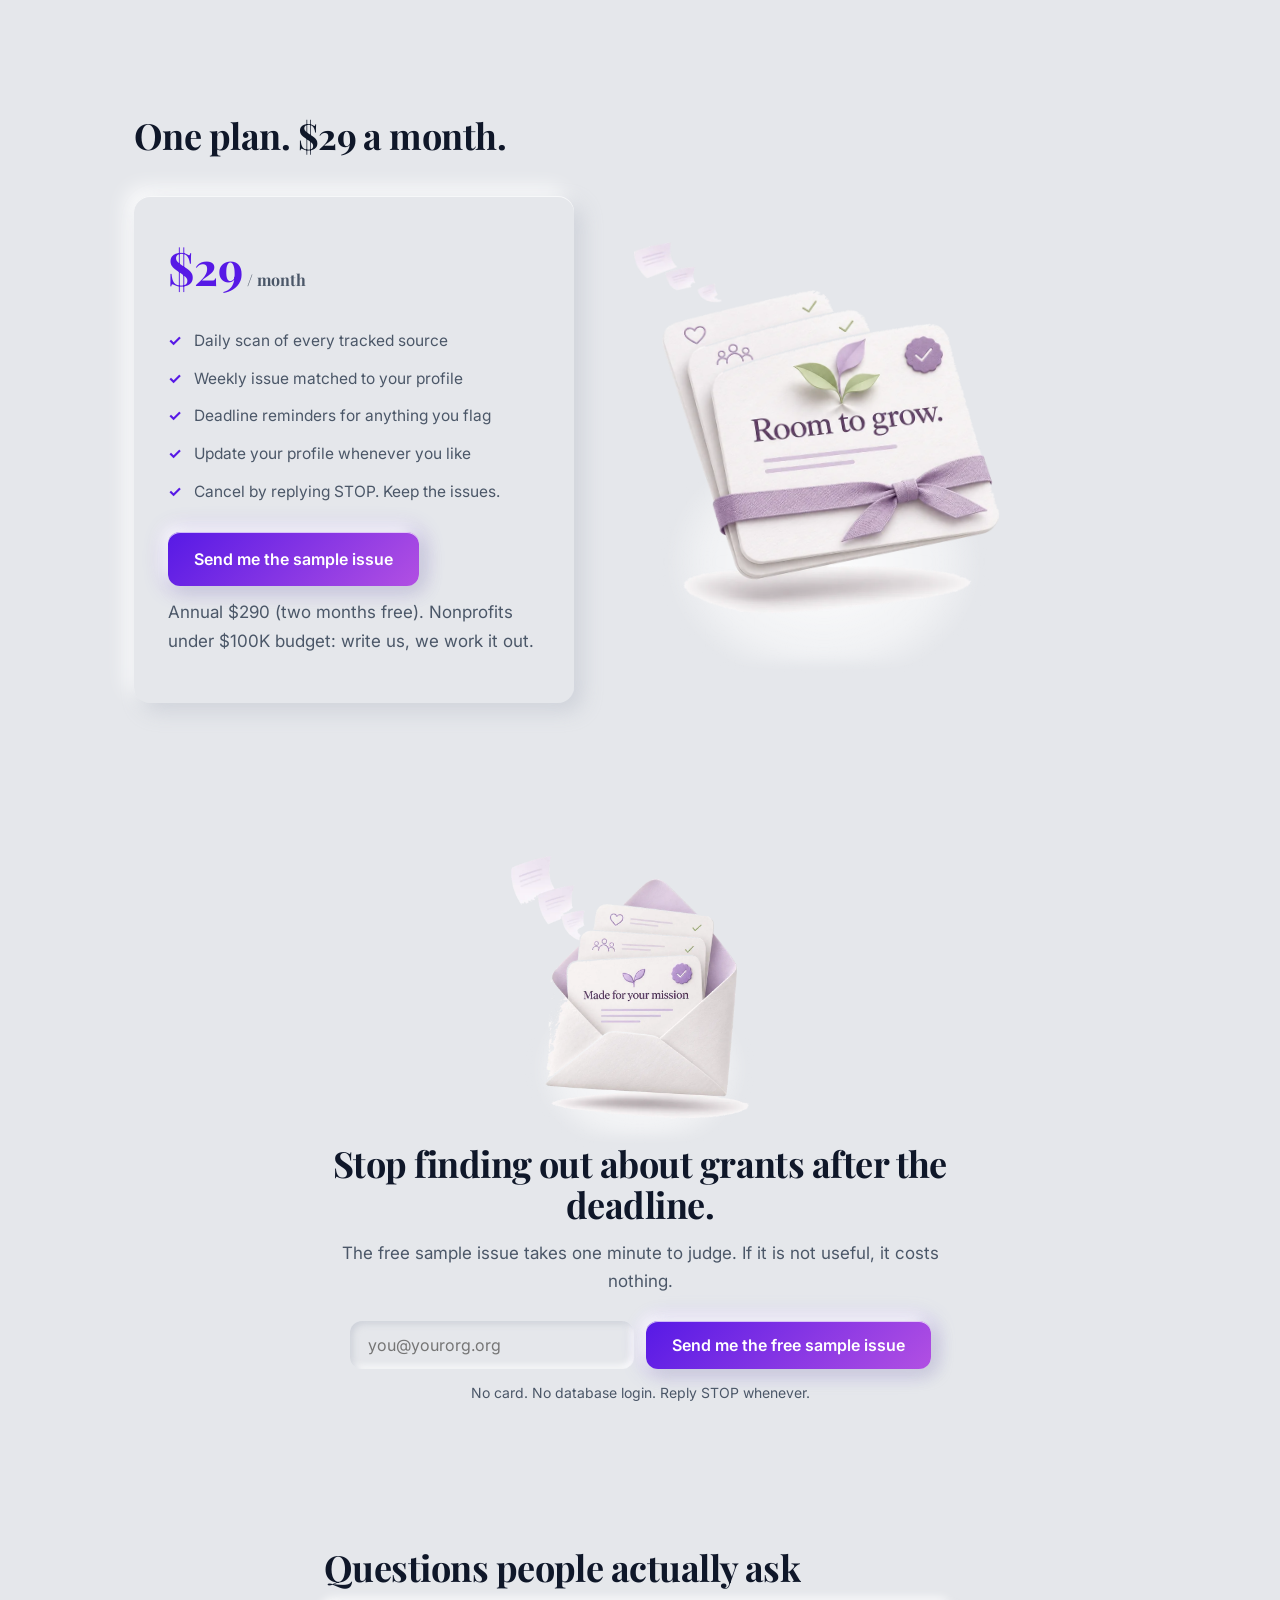
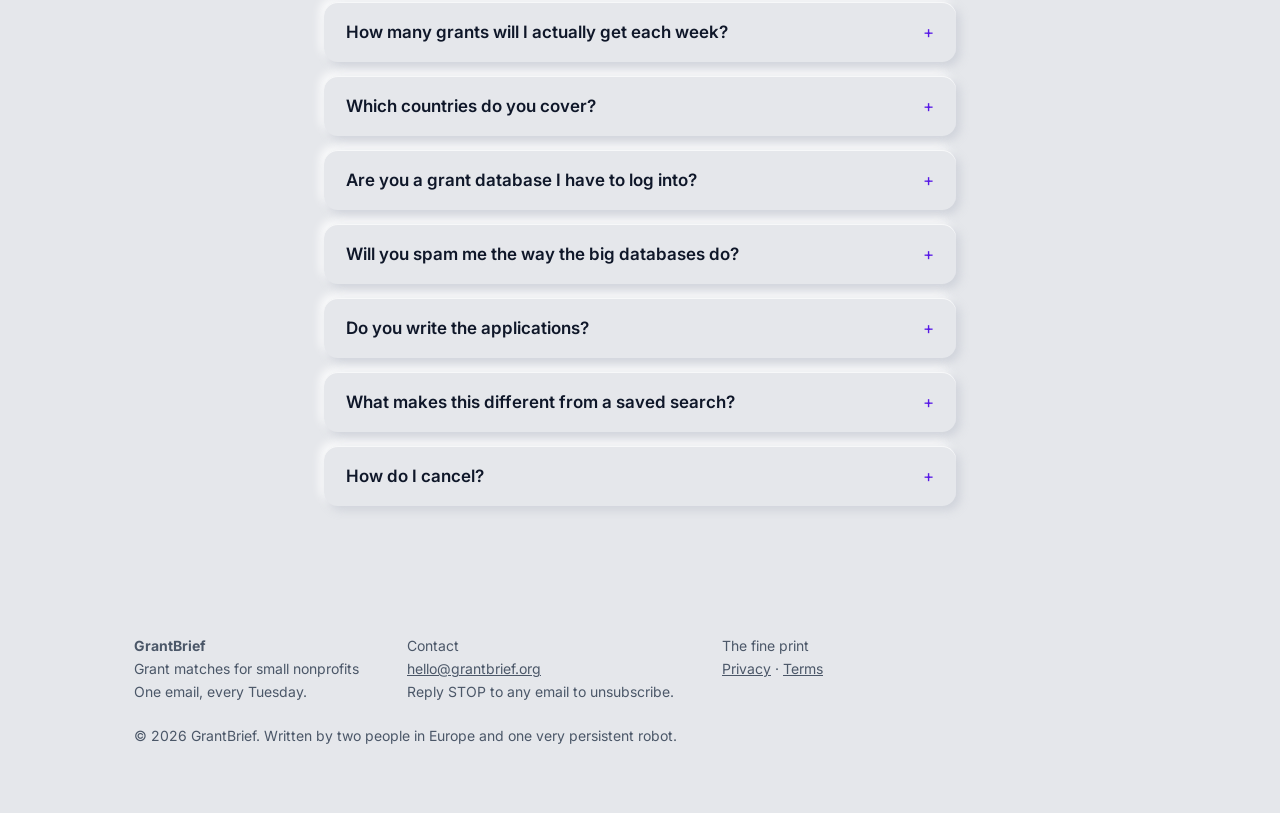
==== commit 365dc63a: "update site [skip ci]" ====
--- a/index.html
+++ b/index.html
@@ -111,7 +111,7 @@
 </div>
 </div></section>
 <section class="cta-band"><div class="wrap narrow" style="text-align:center">
-<img class="shot cta-shot" src="/img/mission-envelope.webp" width="900" height="900" alt="An envelope holding three matched grant cards, one reading Made for your mission" loading="lazy">
+<figure class="shot-wrap cta-shot-wrap"><img class="shot cta-shot" src="/img/mission-envelope.webp" width="900" height="900" alt="An envelope holding three matched grant cards, one reading Made for your mission" loading="lazy"></figure>
 <h2>Stop finding out about grants after the deadline.</h2>
 <p>The free sample issue takes one minute to judge. If it is not useful, it costs nothing.</p>
 <form class="cta js-signup" id="signup2" action="https://api.grantbrief.org/subscribe" method="post"><input type="email" name="email" placeholder="you@yourorg.org" required aria-label="Your email"><input type="hidden" name="src" value="smallnonprofitgrants.org"><button class="btn" type="submit">Send me the free sample issue</button></form>
--- a/style.css
+++ b/style.css
@@ -181,9 +181,12 @@
 
 /* — v3: brand imagery — */
 .shot-wrap{margin:0;position:relative}
+.shot-wrap::before{content:"";position:absolute;left:8%;right:8%;top:18%;bottom:-4%;
+  background:radial-gradient(ellipse 60% 46% at 50% 72%, rgba(255,255,255,.92), rgba(255,255,255,.45) 55%, transparent 75%);
+  filter:blur(6px);z-index:-1}
 .shot{width:100%;height:auto;display:block}
 .hero .shot{transform:rotate(-1.2deg)}
-.cta-shot{width:min(280px,60vw);margin:0 auto 18px}
+.cta-shot-wrap{width:min(280px,60vw);margin:0 auto 18px}
 .price-wrap{display:grid;grid-template-columns:440px 1fr;gap:40px;align-items:center}
 .price-shot{max-width:420px}
 .price-shot .shot{transform:rotate(1.6deg)}
